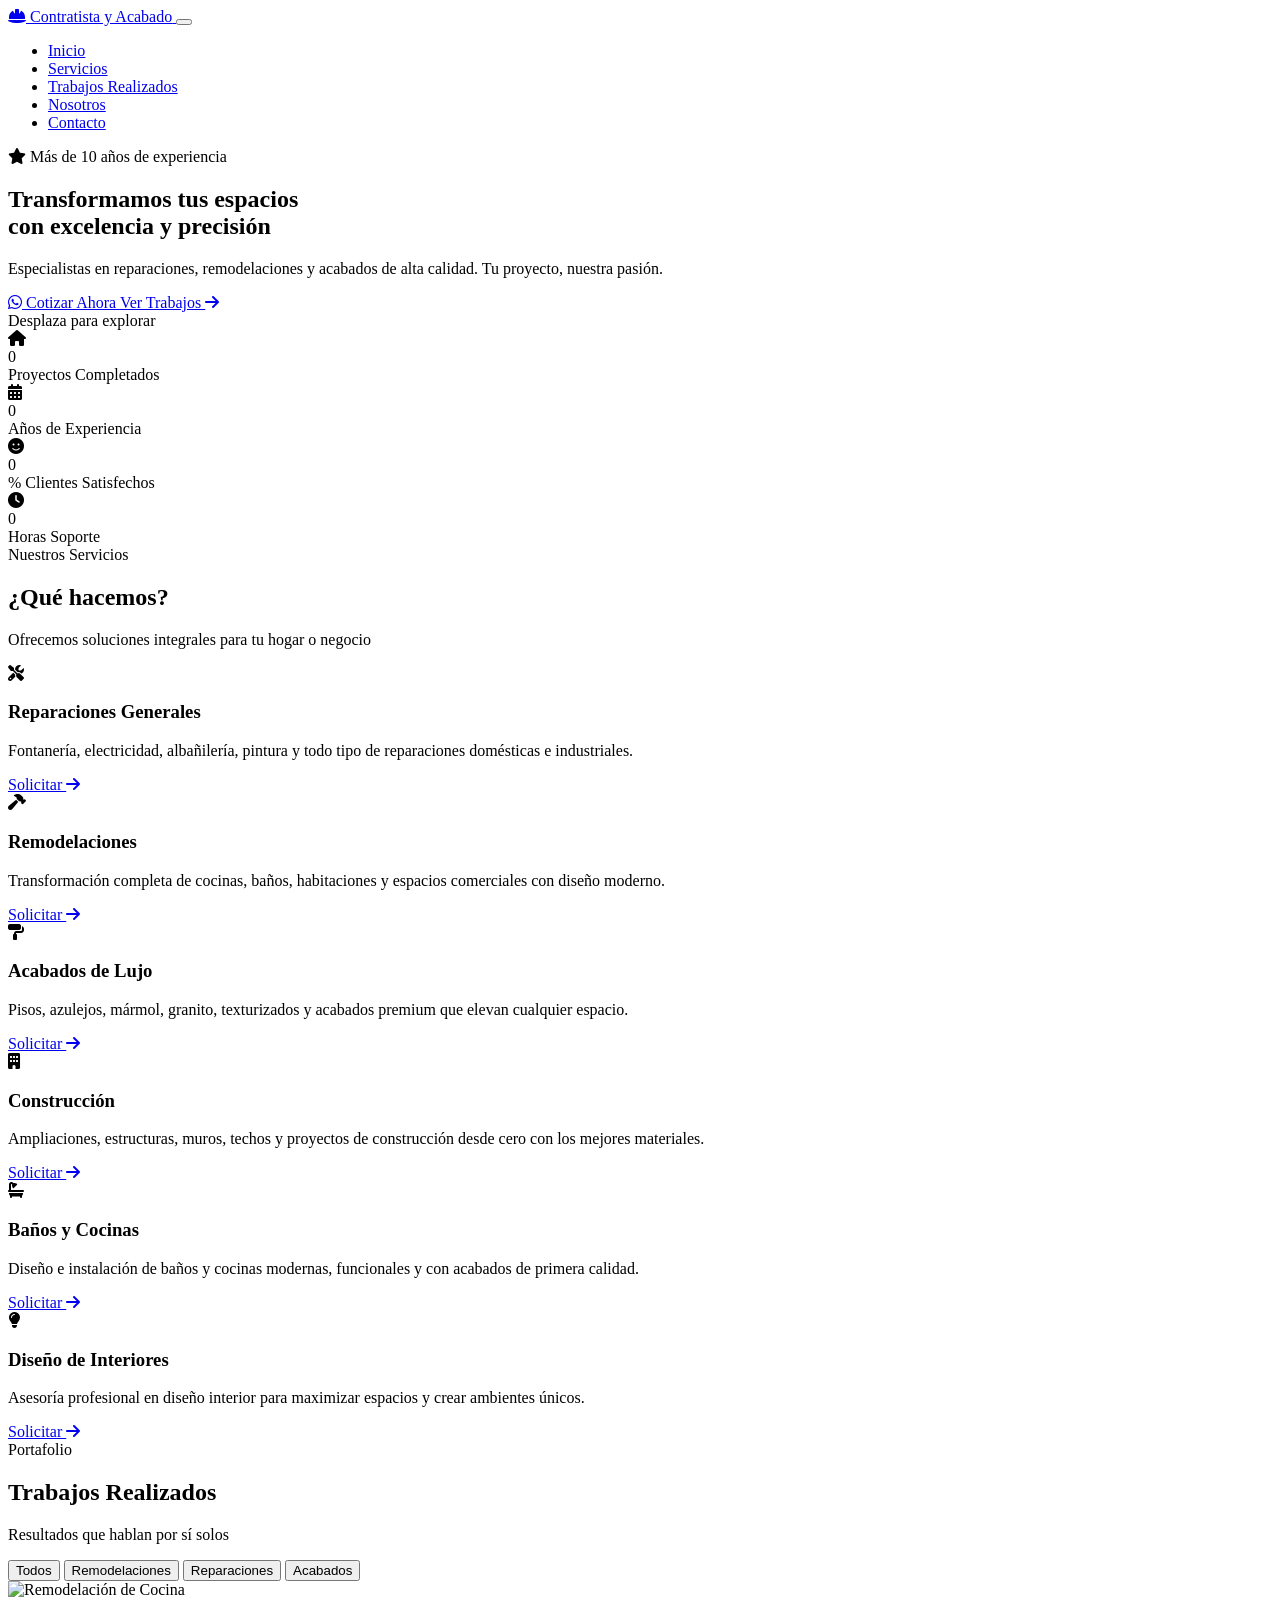
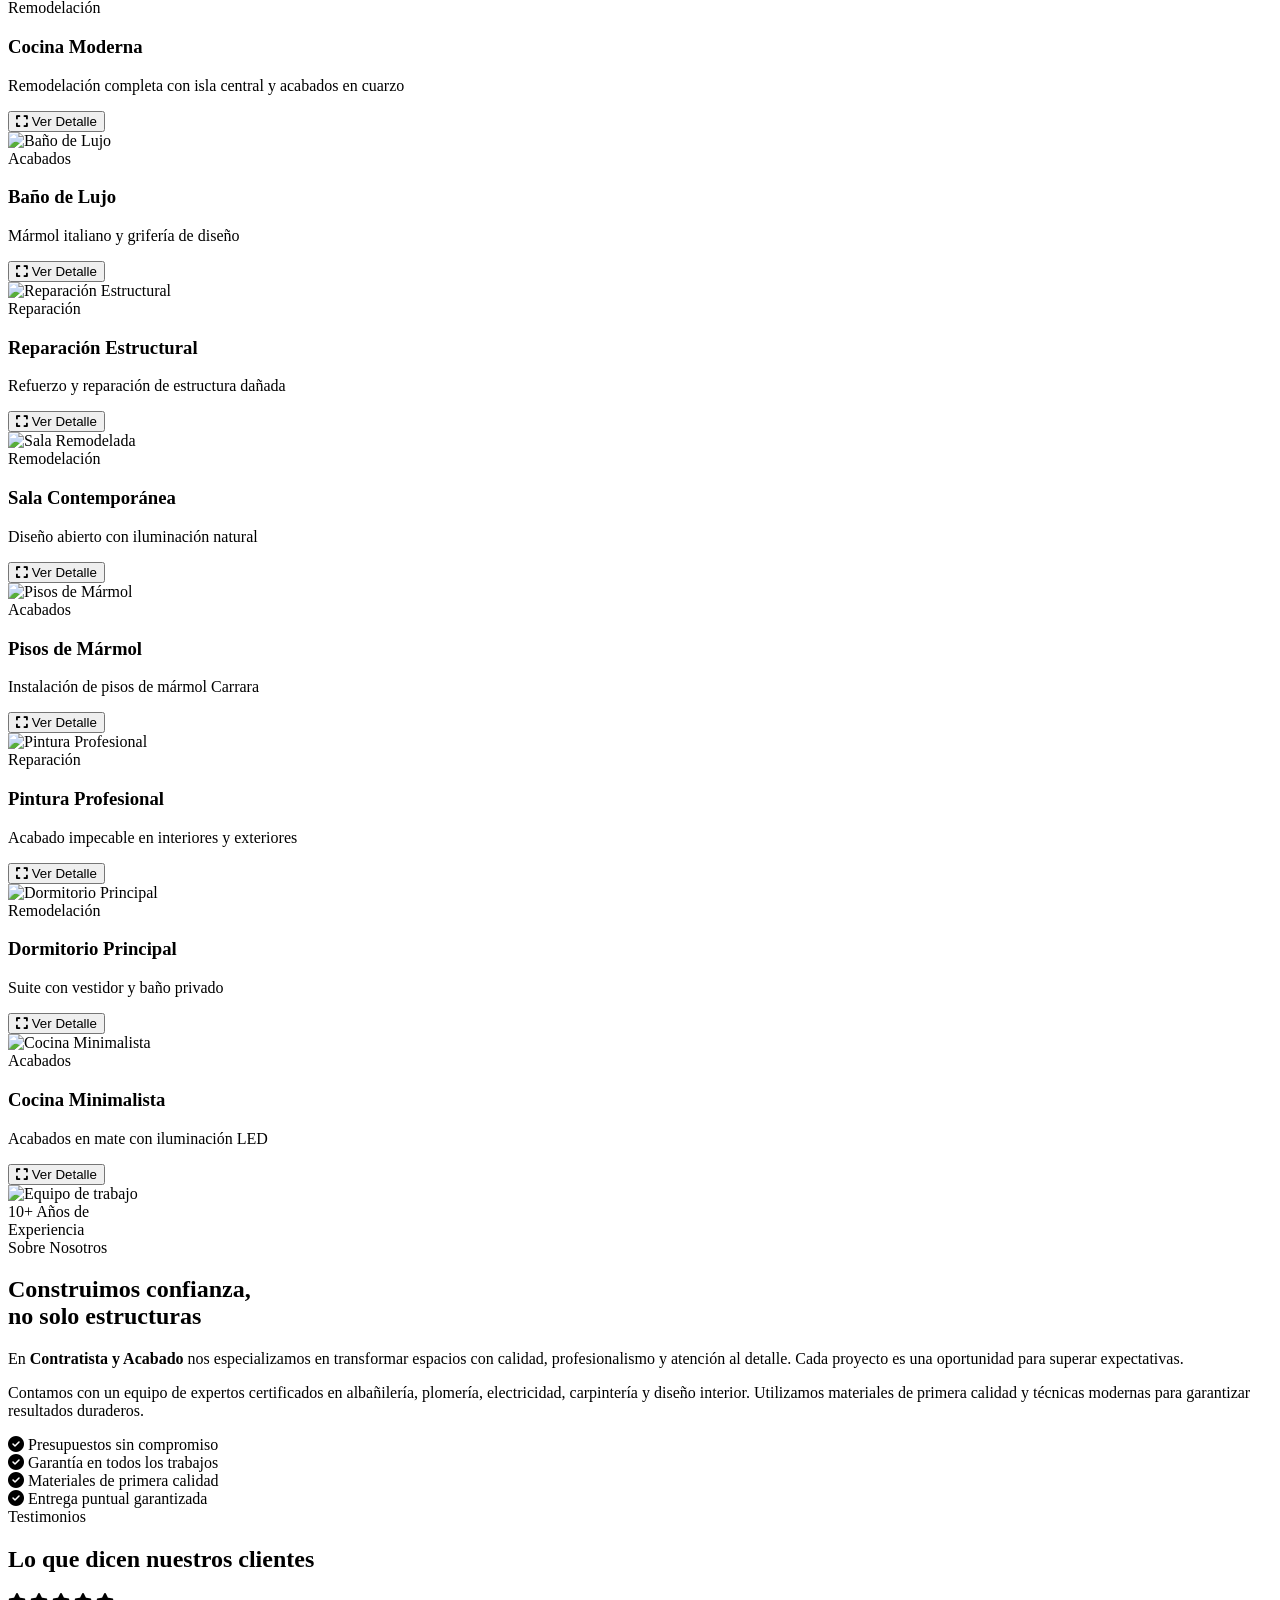
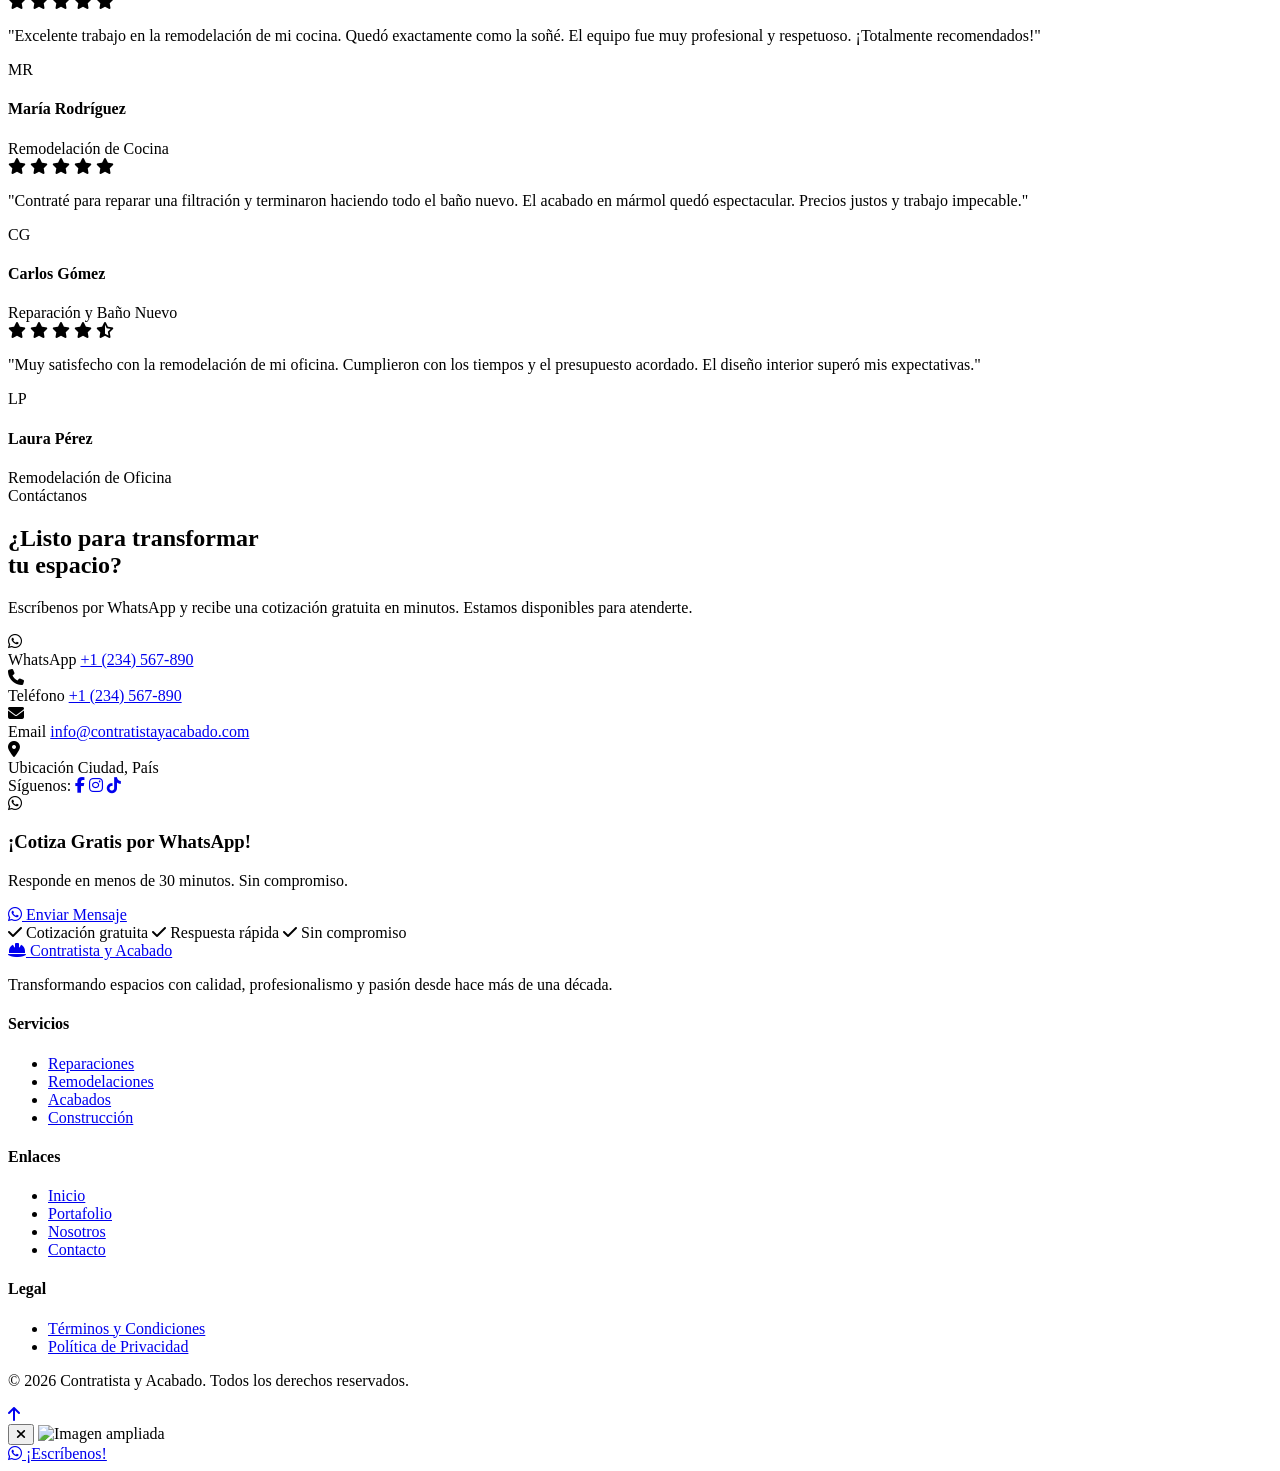
==== index.html @ 7d38569b "Add files via upload" ====
<!DOCTYPE html>
<html lang="es">
<head>
    <meta charset="UTF-8">
    <meta name="viewport" content="width=device-width, initial-scale=1.0">
    <title>Contratista y Acabado | Reparaciones y Remodelaciones Profesionales</title>
    <link rel="stylesheet" href="styles.css">
    <link rel="preconnect" href="https://fonts.googleapis.com">
    <link rel="preconnect" href="https://fonts.gstatic.com" crossorigin>
    <link href="https://fonts.googleapis.com/css2?family=Montserrat:wght@300;400;500;600;700;800&family=Playfair+Display:wght@400;500;600;700&display=swap" rel="stylesheet">
    <link rel="stylesheet" href="https://cdnjs.cloudflare.com/ajax/libs/font-awesome/6.5.1/css/all.min.css">
</head>
<body>

    <!-- Navegación -->
    <nav class="navbar" id="navbar">
        <div class="nav-container">
            <a href="#inicio" class="logo">
                <i class="fas fa-hard-hat"></i>
                <span>Contratista y Acabado</span>
            </a>
            <button class="menu-toggle" id="menuToggle" aria-label="Abrir menú">
                <span></span>
                <span></span>
                <span></span>
            </button>
            <ul class="nav-links" id="navLinks">
                <li><a href="#inicio" class="nav-link active">Inicio</a></li>
                <li><a href="#servicios" class="nav-link">Servicios</a></li>
                <li><a href="#trabajos" class="nav-link">Trabajos Realizados</a></li>
                <li><a href="#nosotros" class="nav-link">Nosotros</a></li>
                <li><a href="#contacto" class="nav-link">Contacto</a></li>
            </ul>
        </div>
    </nav>

    <!-- Hero Section -->
    <section class="hero" id="inicio">
        <div class="hero-overlay"></div>
        <div class="hero-content">
            <div class="hero-badge">
                <i class="fas fa-star"></i>
                <span>Más de 10 años de experiencia</span>
            </div>
            <h1 class="hero-title">
                Transformamos tus <span class="highlight">espacios</span><br>
                con excelencia y precisión
            </h1>
            <p class="hero-subtitle">
                Especialistas en reparaciones, remodelaciones y acabados de alta calidad.
                Tu proyecto, nuestra pasión.
            </p>
            <div class="hero-buttons">
                <a href="#contacto" class="btn btn-primary">
                    <i class="fab fa-whatsapp"></i>
                    Cotizar Ahora
                </a>
                <a href="#trabajos" class="btn btn-outline">
                    Ver Trabajos
                    <i class="fas fa-arrow-right"></i>
                </a>
            </div>
        </div>
        <div class="hero-scroll">
            <div class="scroll-mouse">
                <div class="scroll-wheel"></div>
            </div>
            <span>Desplaza para explorar</span>
        </div>
    </section>

    <!-- Estadísticas -->
    <section class="stats-section">
        <div class="stats-container">
            <div class="stat-item" data-count="250">
                <div class="stat-icon"><i class="fas fa-home"></i></div>
                <div class="stat-number">0</div>
                <div class="stat-label">Proyectos Completados</div>
            </div>
            <div class="stat-item" data-count="10">
                <div class="stat-icon"><i class="fas fa-calendar-alt"></i></div>
                <div class="stat-number">0</div>
                <div class="stat-label">Años de Experiencia</div>
            </div>
            <div class="stat-item" data-count="98">
                <div class="stat-icon"><i class="fas fa-smile"></i></div>
                <div class="stat-number">0</div>
                <div class="stat-label">% Clientes Satisfechos</div>
            </div>
            <div class="stat-item" data-count="24">
                <div class="stat-icon"><i class="fas fa-clock"></i></div>
                <div class="stat-number">0</div>
                <div class="stat-label">Horas Soporte</div>
            </div>
        </div>
    </section>

    <!-- Servicios -->
    <section class="services" id="servicios">
        <div class="container">
            <div class="section-header">
                <span class="section-tag">Nuestros Servicios</span>
                <h2 class="section-title">¿Qué hacemos?</h2>
                <p class="section-desc">Ofrecemos soluciones integrales para tu hogar o negocio</p>
            </div>
            <div class="services-grid">
                <div class="service-card">
                    <div class="service-icon">
                        <i class="fas fa-tools"></i>
                    </div>
                    <h3>Reparaciones Generales</h3>
                    <p>Fontanería, electricidad, albañilería, pintura y todo tipo de reparaciones domésticas e industriales.</p>
                    <a href="#contacto" class="service-link">Solicitar <i class="fas fa-arrow-right"></i></a>
                </div>
                <div class="service-card">
                    <div class="service-icon">
                        <i class="fas fa-hammer"></i>
                    </div>
                    <h3>Remodelaciones</h3>
                    <p>Transformación completa de cocinas, baños, habitaciones y espacios comerciales con diseño moderno.</p>
                    <a href="#contacto" class="service-link">Solicitar <i class="fas fa-arrow-right"></i></a>
                </div>
                <div class="service-card">
                    <div class="service-icon">
                        <i class="fas fa-paint-roller"></i>
                    </div>
                    <h3>Acabados de Lujo</h3>
                    <p>Pisos, azulejos, mármol, granito, texturizados y acabados premium que elevan cualquier espacio.</p>
                    <a href="#contacto" class="service-link">Solicitar <i class="fas fa-arrow-right"></i></a>
                </div>
                <div class="service-card">
                    <div class="service-icon">
                        <i class="fas fa-building"></i>
                    </div>
                    <h3>Construcción</h3>
                    <p>Ampliaciones, estructuras, muros, techos y proyectos de construcción desde cero con los mejores materiales.</p>
                    <a href="#contacto" class="service-link">Solicitar <i class="fas fa-arrow-right"></i></a>
                </div>
                <div class="service-card">
                    <div class="service-icon">
                        <i class="fas fa-bath"></i>
                    </div>
                    <h3>Baños y Cocinas</h3>
                    <p>Diseño e instalación de baños y cocinas modernas, funcionales y con acabados de primera calidad.</p>
                    <a href="#contacto" class="service-link">Solicitar <i class="fas fa-arrow-right"></i></a>
                </div>
                <div class="service-card">
                    <div class="service-icon">
                        <i class="fas fa-lightbulb"></i>
                    </div>
                    <h3>Diseño de Interiores</h3>
                    <p>Asesoría profesional en diseño interior para maximizar espacios y crear ambientes únicos.</p>
                    <a href="#contacto" class="service-link">Solicitar <i class="fas fa-arrow-right"></i></a>
                </div>
            </div>
        </div>
    </section>

    <!-- Trabajos Realizados -->
    <section class="portfolio" id="trabajos">
        <div class="container">
            <div class="section-header">
                <span class="section-tag">Portafolio</span>
                <h2 class="section-title">Trabajos Realizados</h2>
                <p class="section-desc">Resultados que hablan por sí solos</p>
            </div>
            <div class="portfolio-filter">
                <button class="filter-btn active" data-filter="all">Todos</button>
                <button class="filter-btn" data-filter="remodelacion">Remodelaciones</button>
                <button class="filter-btn" data-filter="reparacion">Reparaciones</button>
                <button class="filter-btn" data-filter="acabado">Acabados</button>
            </div>
            <div class="portfolio-grid">
                <div class="portfolio-item" data-category="remodelacion">
                    <img src="https://images.unsplash.com/photo-1556909114-f6e7ad7d3136?w=600&h=400&fit=crop" alt="Remodelación de Cocina">
                    <div class="portfolio-overlay">
                        <div class="portfolio-info">
                            <span class="portfolio-tag">Remodelación</span>
                            <h3>Cocina Moderna</h3>
                            <p>Remodelación completa con isla central y acabados en cuarzo</p>
                            <button class="portfolio-btn" onclick="openLightbox(this)">
                                <i class="fas fa-expand"></i> Ver Detalle
                            </button>
                        </div>
                    </div>
                </div>
                <div class="portfolio-item" data-category="acabado">
                    <img src="https://images.unsplash.com/photo-1552321554-5fefe8c9ef14?w=600&h=400&fit=crop" alt="Baño de Lujo">
                    <div class="portfolio-overlay">
                        <div class="portfolio-info">
                            <span class="portfolio-tag">Acabados</span>
                            <h3>Baño de Lujo</h3>
                            <p>Mármol italiano y grifería de diseño</p>
                            <button class="portfolio-btn" onclick="openLightbox(this)">
                                <i class="fas fa-expand"></i> Ver Detalle
                            </button>
                        </div>
                    </div>
                </div>
                <div class="portfolio-item" data-category="reparacion">
                    <img src="https://images.unsplash.com/photo-1504307651254-35680f356dfd?w=600&h=400&fit=crop" alt="Reparación Estructural">
                    <div class="portfolio-overlay">
                        <div class="portfolio-info">
                            <span class="portfolio-tag">Reparación</span>
                            <h3>Reparación Estructural</h3>
                            <p>Refuerzo y reparación de estructura dañada</p>
                            <button class="portfolio-btn" onclick="openLightbox(this)">
                                <i class="fas fa-expand"></i> Ver Detalle
                            </button>
                        </div>
                    </div>
                </div>
                <div class="portfolio-item" data-category="remodelacion">
                    <img src="https://images.unsplash.com/photo-1600585154340-be6161a56a0c?w=600&h=400&fit=crop" alt="Sala Remodelada">
                    <div class="portfolio-overlay">
                        <div class="portfolio-info">
                            <span class="portfolio-tag">Remodelación</span>
                            <h3>Sala Contemporánea</h3>
                            <p>Diseño abierto con iluminación natural</p>
                            <button class="portfolio-btn" onclick="openLightbox(this)">
                                <i class="fas fa-expand"></i> Ver Detalle
                            </button>
                        </div>
                    </div>
                </div>
                <div class="portfolio-item" data-category="acabado">
                    <img src="https://images.unsplash.com/photo-1600566753190-17f0baa2a6c3?w=600&h=400&fit=crop" alt="Pisos de Mármol">
                    <div class="portfolio-overlay">
                        <div class="portfolio-info">
                            <span class="portfolio-tag">Acabados</span>
                            <h3>Pisos de Mármol</h3>
                            <p>Instalación de pisos de mármol Carrara</p>
                            <button class="portfolio-btn" onclick="openLightbox(this)">
                                <i class="fas fa-expand"></i> Ver Detalle
                            </button>
                        </div>
                    </div>
                </div>
                <div class="portfolio-item" data-category="reparacion">
                    <img src="https://images.unsplash.com/photo-1581578731548-c64695cc6952?w=600&h=400&fit=crop" alt="Pintura Profesional">
                    <div class="portfolio-overlay">
                        <div class="portfolio-info">
                            <span class="portfolio-tag">Reparación</span>
                            <h3>Pintura Profesional</h3>
                            <p>Acabado impecable en interiores y exteriores</p>
                            <button class="portfolio-btn" onclick="openLightbox(this)">
                                <i class="fas fa-expand"></i> Ver Detalle
                            </button>
                        </div>
                    </div>
                </div>
                <div class="portfolio-item" data-category="remodelacion">
                    <img src="https://images.unsplash.com/photo-1600607687939-ce8a6c25118c?w=600&h=400&fit=crop" alt="Dormitorio Principal">
                    <div class="portfolio-overlay">
                        <div class="portfolio-info">
                            <span class="portfolio-tag">Remodelación</span>
                            <h3>Dormitorio Principal</h3>
                            <p>Suite con vestidor y baño privado</p>
                            <button class="portfolio-btn" onclick="openLightbox(this)">
                                <i class="fas fa-expand"></i> Ver Detalle
                            </button>
                        </div>
                    </div>
                </div>
                <div class="portfolio-item" data-category="acabado">
                    <img src="https://images.unsplash.com/photo-1600566752355-35792bedcfea?w=600&h=400&fit=crop" alt="Cocina Minimalista">
                    <div class="portfolio-overlay">
                        <div class="portfolio-info">
                            <span class="portfolio-tag">Acabados</span>
                            <h3>Cocina Minimalista</h3>
                            <p>Acabados en mate con iluminación LED</p>
                            <button class="portfolio-btn" onclick="openLightbox(this)">
                                <i class="fas fa-expand"></i> Ver Detalle
                            </button>
                        </div>
                    </div>
                </div>
            </div>
        </div>
    </section>

    <!-- Nosotros -->
    <section class="about" id="nosotros">
        <div class="container">
            <div class="about-grid">
                <div class="about-image">
                    <div class="about-img-wrapper">
                        <img src="https://images.unsplash.com/photo-1504307651254-35680f356dfd?w=600&h=700&fit=crop" alt="Equipo de trabajo">
                        <div class="about-experience">
                            <span class="exp-number">10+</span>
                            <span class="exp-text">Años de<br>Experiencia</span>
                        </div>
                    </div>
                </div>
                <div class="about-content">
                    <span class="section-tag">Sobre Nosotros</span>
                    <h2 class="section-title">Construimos confianza,<br>no solo estructuras</h2>
                    <p class="about-text">
                        En <strong>Contratista y Acabado</strong> nos especializamos en transformar espacios con 
                        calidad, profesionalismo y atención al detalle. Cada proyecto es una oportunidad 
                        para superar expectativas.
                    </p>
                    <p class="about-text">
                        Contamos con un equipo de expertos certificados en albañilería, plomería, 
                        electricidad, carpintería y diseño interior. Utilizamos materiales de primera 
                        calidad y técnicas modernas para garantizar resultados duraderos.
                    </p>
                    <div class="about-features">
                        <div class="feature">
                            <i class="fas fa-check-circle"></i>
                            <span>Presupuestos sin compromiso</span>
                        </div>
                        <div class="feature">
                            <i class="fas fa-check-circle"></i>
                            <span>Garantía en todos los trabajos</span>
                        </div>
                        <div class="feature">
                            <i class="fas fa-check-circle"></i>
                            <span>Materiales de primera calidad</span>
                        </div>
                        <div class="feature">
                            <i class="fas fa-check-circle"></i>
                            <span>Entrega puntual garantizada</span>
                        </div>
                    </div>
                </div>
            </div>
        </div>
    </section>

    <!-- Testimonios -->
    <section class="testimonials">
        <div class="container">
            <div class="section-header">
                <span class="section-tag">Testimonios</span>
                <h2 class="section-title">Lo que dicen nuestros clientes</h2>
            </div>
            <div class="testimonials-slider">
                <div class="testimonial-card active">
                    <div class="testimonial-stars">
                        <i class="fas fa-star"></i>
                        <i class="fas fa-star"></i>
                        <i class="fas fa-star"></i>
                        <i class="fas fa-star"></i>
                        <i class="fas fa-star"></i>
                    </div>
                    <p class="testimonial-text">
                        "Excelente trabajo en la remodelación de mi cocina. Quedó exactamente como la soñé. 
                        El equipo fue muy profesional y respetuoso. ¡Totalmente recomendados!"
                    </p>
                    <div class="testimonial-author">
                        <div class="author-avatar">MR</div>
                        <div class="author-info">
                            <h4>María Rodríguez</h4>
                            <span>Remodelación de Cocina</span>
                        </div>
                    </div>
                </div>
                <div class="testimonial-card">
                    <div class="testimonial-stars">
                        <i class="fas fa-star"></i>
                        <i class="fas fa-star"></i>
                        <i class="fas fa-star"></i>
                        <i class="fas fa-star"></i>
                        <i class="fas fa-star"></i>
                    </div>
                    <p class="testimonial-text">
                        "Contraté para reparar una filtración y terminaron haciendo todo el baño nuevo. 
                        El acabado en mármol quedó espectacular. Precios justos y trabajo impecable."
                    </p>
                    <div class="testimonial-author">
                        <div class="author-avatar">CG</div>
                        <div class="author-info">
                            <h4>Carlos Gómez</h4>
                            <span>Reparación y Baño Nuevo</span>
                        </div>
                    </div>
                </div>
                <div class="testimonial-card">
                    <div class="testimonial-stars">
                        <i class="fas fa-star"></i>
                        <i class="fas fa-star"></i>
                        <i class="fas fa-star"></i>
                        <i class="fas fa-star"></i>
                        <i class="fas fa-star-half-alt"></i>
                    </div>
                    <p class="testimonial-text">
                        "Muy satisfecho con la remodelación de mi oficina. Cumplieron con los tiempos 
                        y el presupuesto acordado. El diseño interior superó mis expectativas."
                    </p>
                    <div class="testimonial-author">
                        <div class="author-avatar">LP</div>
                        <div class="author-info">
                            <h4>Laura Pérez</h4>
                            <span>Remodelación de Oficina</span>
                        </div>
                    </div>
                </div>
            </div>
            <div class="testimonial-dots">
                <span class="dot active" data-index="0"></span>
                <span class="dot" data-index="1"></span>
                <span class="dot" data-index="2"></span>
            </div>
        </div>
    </section>

    <!-- Contacto / WhatsApp -->
    <section class="contact" id="contacto">
        <div class="container">
            <div class="contact-wrapper">
                <div class="contact-info">
                    <span class="section-tag">Contáctanos</span>
                    <h2 class="section-title">¿Listo para transformar<br>tu espacio?</h2>
                    <p class="contact-desc">
                        Escríbenos por WhatsApp y recibe una cotización gratuita en minutos. 
                        Estamos disponibles para atenderte.
                    </p>
                    
                    <div class="contact-details">
                        <div class="contact-item">
                            <div class="contact-icon">
                                <i class="fab fa-whatsapp"></i>
                            </div>
                            <div class="contact-text">
                                <span>WhatsApp</span>
                                <a href="https://wa.me/1234567890?text=Hola%2C%20estoy%20interesado%20en%20un%20presupuesto%20para%20mi%20proyecto" target="_blank">+1 (234) 567-890</a>
                            </div>
                        </div>
                        <div class="contact-item">
                            <div class="contact-icon">
                                <i class="fas fa-phone"></i>
                            </div>
                            <div class="contact-text">
                                <span>Teléfono</span>
                                <a href="tel:+1234567890">+1 (234) 567-890</a>
                            </div>
                        </div>
                        <div class="contact-item">
                            <div class="contact-icon">
                                <i class="fas fa-envelope"></i>
                            </div>
                            <div class="contact-text">
                                <span>Email</span>
                                <a href="mailto:info@contratistayacabado.com">info@contratistayacabado.com</a>
                            </div>
                        </div>
                        <div class="contact-item">
                            <div class="contact-icon">
                                <i class="fas fa-map-marker-alt"></i>
                            </div>
                            <div class="contact-text">
                                <span>Ubicación</span>
                                <span>Ciudad, País</span>
                            </div>
                        </div>
                    </div>

                    <div class="contact-social">
                        <span>Síguenos:</span>
                        <a href="#" aria-label="Facebook"><i class="fab fa-facebook-f"></i></a>
                        <a href="#" aria-label="Instagram"><i class="fab fa-instagram"></i></a>
                        <a href="#" aria-label="TikTok"><i class="fab fa-tiktok"></i></a>
                    </div>
                </div>

                <div class="contact-cta">
                    <div class="cta-card">
                        <div class="cta-icon">
                            <i class="fab fa-whatsapp"></i>
                        </div>
                        <h3>¡Cotiza Gratis por WhatsApp!</h3>
                        <p>Responde en menos de 30 minutos. Sin compromiso.</p>
                        <a href="https://wa.me/1234567890?text=Hola%2C%20estoy%20interesado%20en%20un%20presupuesto%20para%20mi%20proyecto" 
                           target="_blank" 
                           class="btn btn-whatsapp">
                            <i class="fab fa-whatsapp"></i>
                            Enviar Mensaje
                        </a>
                        <div class="cta-features">
                            <span><i class="fas fa-check"></i> Cotización gratuita</span>
                            <span><i class="fas fa-check"></i> Respuesta rápida</span>
                            <span><i class="fas fa-check"></i> Sin compromiso</span>
                        </div>
                    </div>
                </div>
            </div>
        </div>
    </section>

    <!-- Footer -->
    <footer class="footer">
        <div class="container">
            <div class="footer-grid">
                <div class="footer-brand">
                    <a href="#inicio" class="footer-logo">
                        <i class="fas fa-hard-hat"></i>
                        <span>Contratista y Acabado</span>
                    </a>
                    <p>Transformando espacios con calidad, profesionalismo y pasión desde hace más de una década.</p>
                </div>
                <div class="footer-links">
                    <h4>Servicios</h4>
                    <ul>
                        <li><a href="#servicios">Reparaciones</a></li>
                        <li><a href="#servicios">Remodelaciones</a></li>
                        <li><a href="#servicios">Acabados</a></li>
                        <li><a href="#servicios">Construcción</a></li>
                    </ul>
                </div>
                <div class="footer-links">
                    <h4>Enlaces</h4>
                    <ul>
                        <li><a href="#inicio">Inicio</a></li>
                        <li><a href="#trabajos">Portafolio</a></li>
                        <li><a href="#nosotros">Nosotros</a></li>
                        <li><a href="#contacto">Contacto</a></li>
                    </ul>
                </div>
                <div class="footer-links">
                    <h4>Legal</h4>
                    <ul>
                        <li><a href="#">Términos y Condiciones</a></li>
                        <li><a href="#">Política de Privacidad</a></li>
                    </ul>
                </div>
            </div>
            <div class="footer-bottom">
                <p>&copy; 2026 Contratista y Acabado. Todos los derechos reservados.</p>
                <a href="#inicio" class="back-to-top" aria-label="Volver arriba">
                    <i class="fas fa-arrow-up"></i>
                </a>
            </div>
        </div>
    </footer>

    <!-- Lightbox -->
    <div class="lightbox" id="lightbox">
        <button class="lightbox-close" onclick="closeLightbox()">
            <i class="fas fa-times"></i>
        </button>
        <img src="" alt="Imagen ampliada" id="lightboxImg">
        <div class="lightbox-caption" id="lightboxCaption"></div>
    </div>

    <!-- WhatsApp Flotante -->
    <a href="https://wa.me/1234567890?text=Hola%2C%20estoy%20interesado%20en%20un%20presupuesto%20para%20mi%20proyecto" 
       target="_blank" 
       class="whatsapp-float" 
       aria-label="Contactar por WhatsApp">
        <i class="fab fa-whatsapp"></i>
        <span class="whatsapp-tooltip">¡Escríbenos!</span>
    </a>

    <script src="script.js"></script>
</body>
</html>
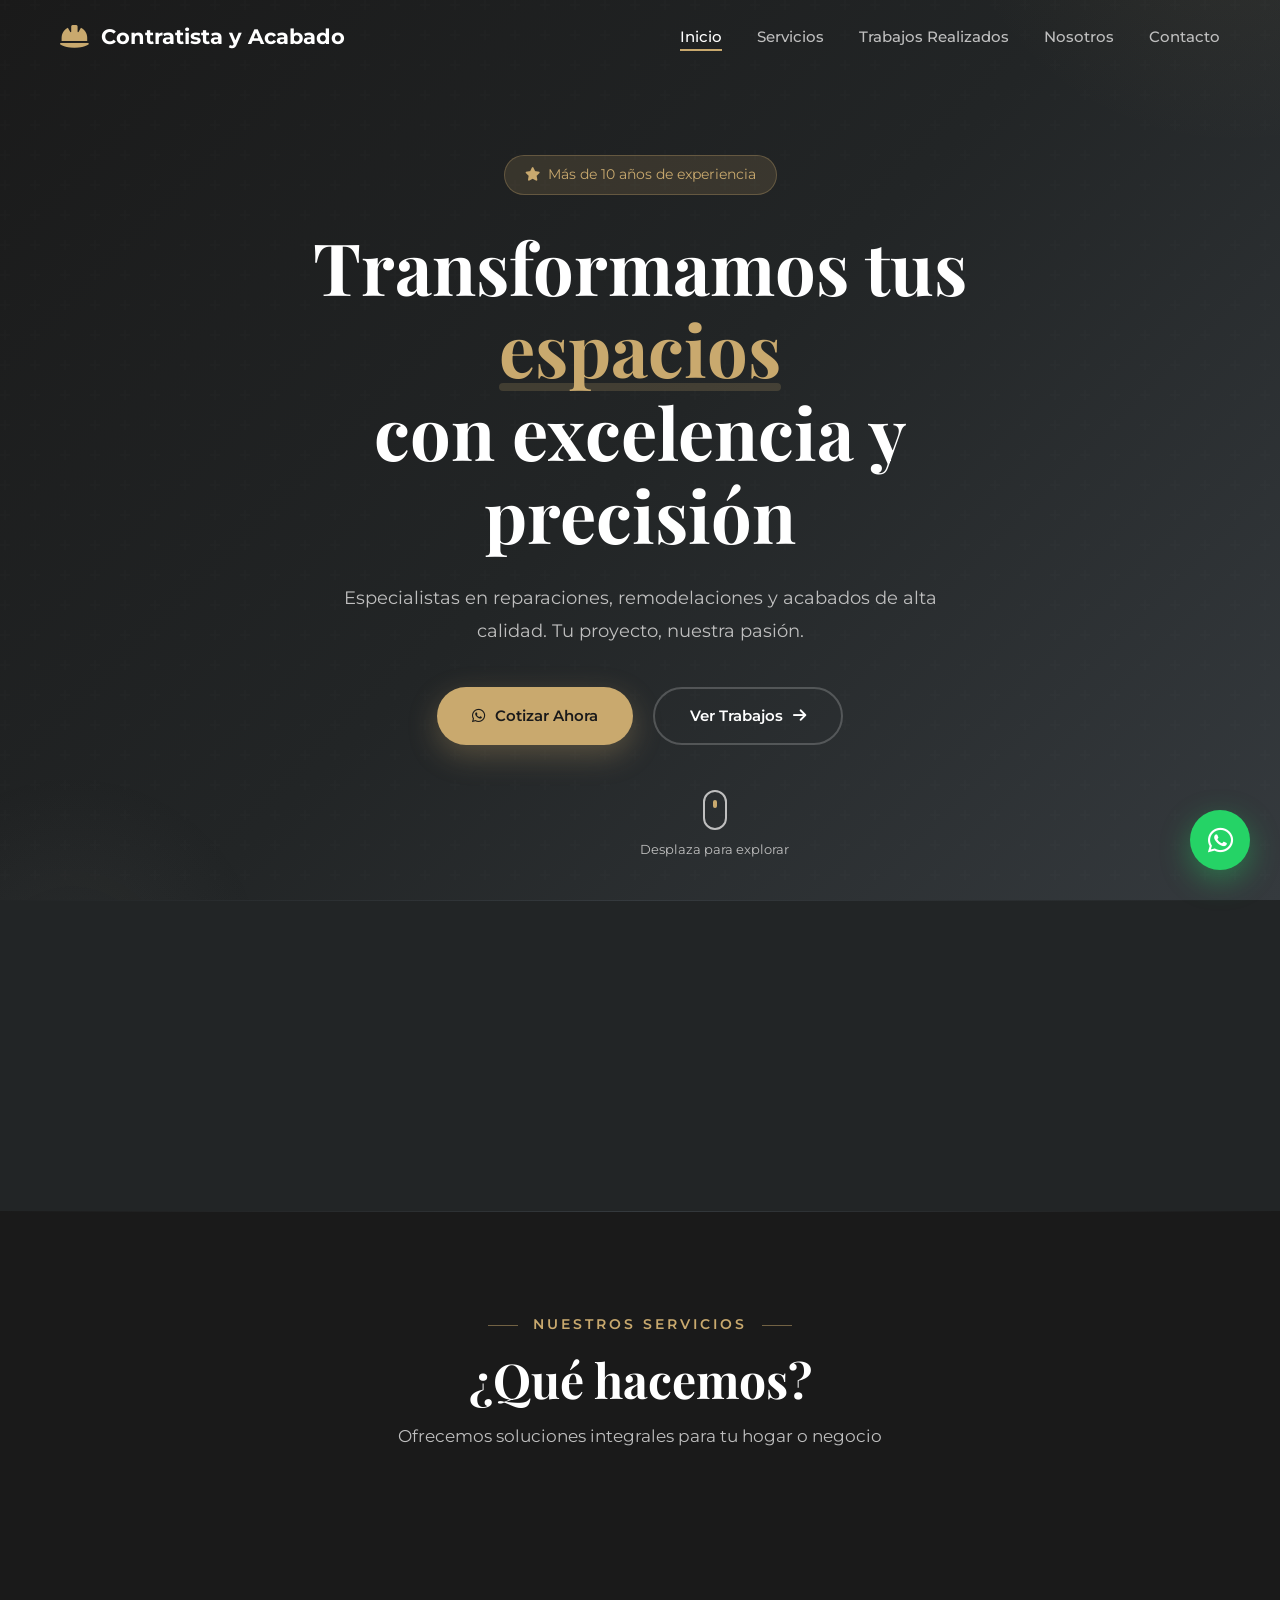
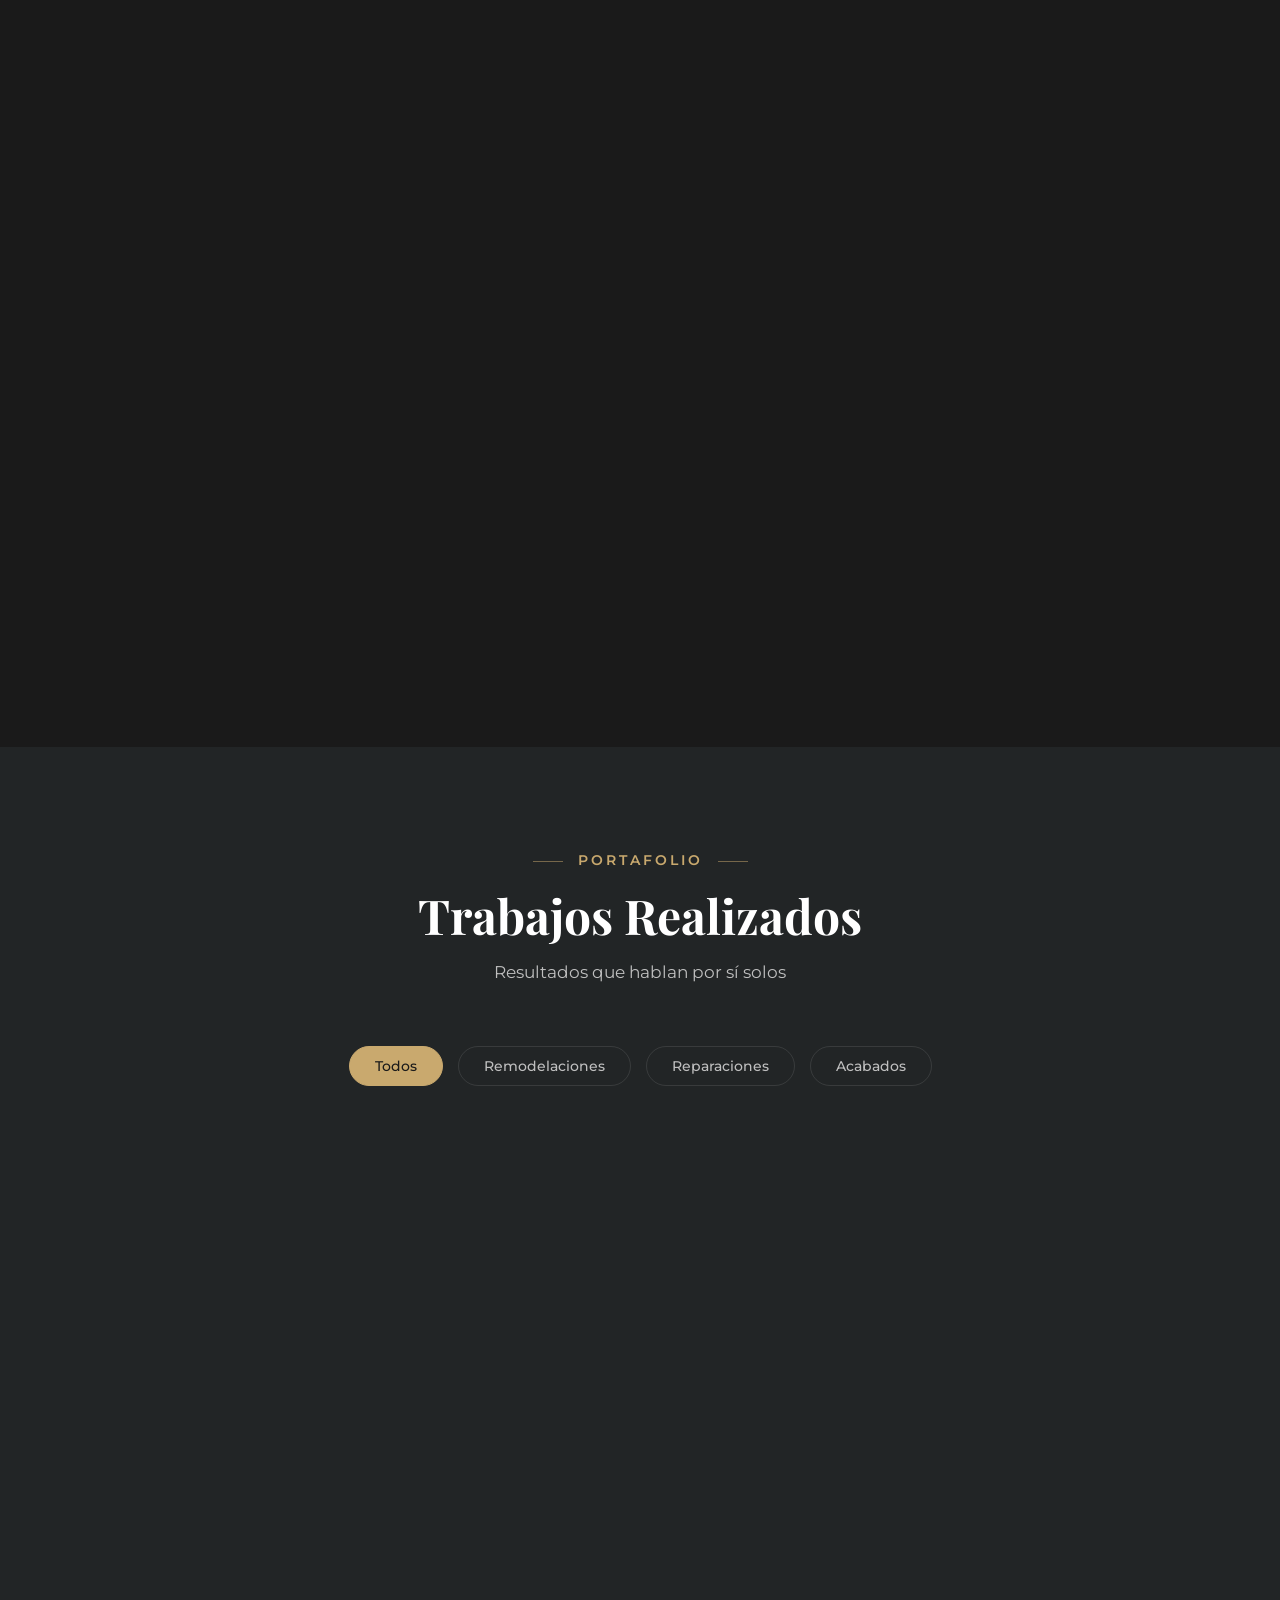
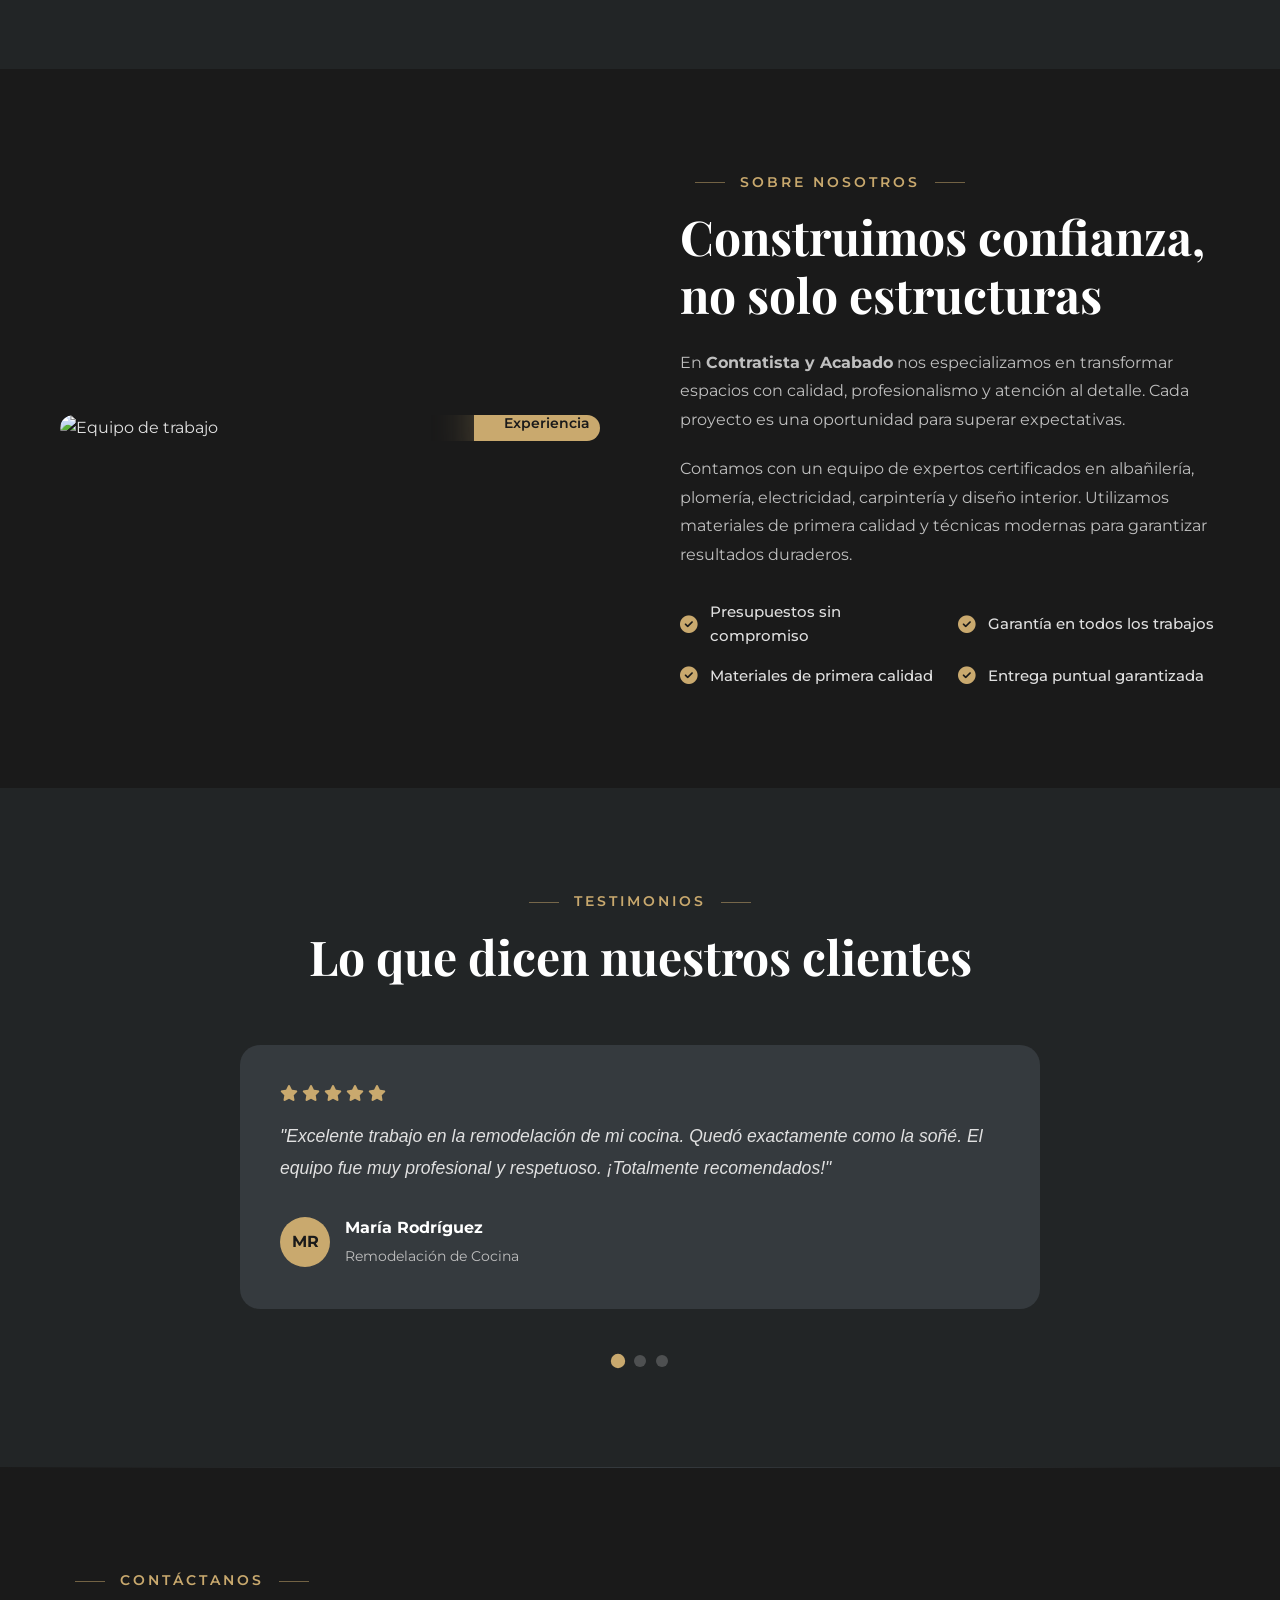
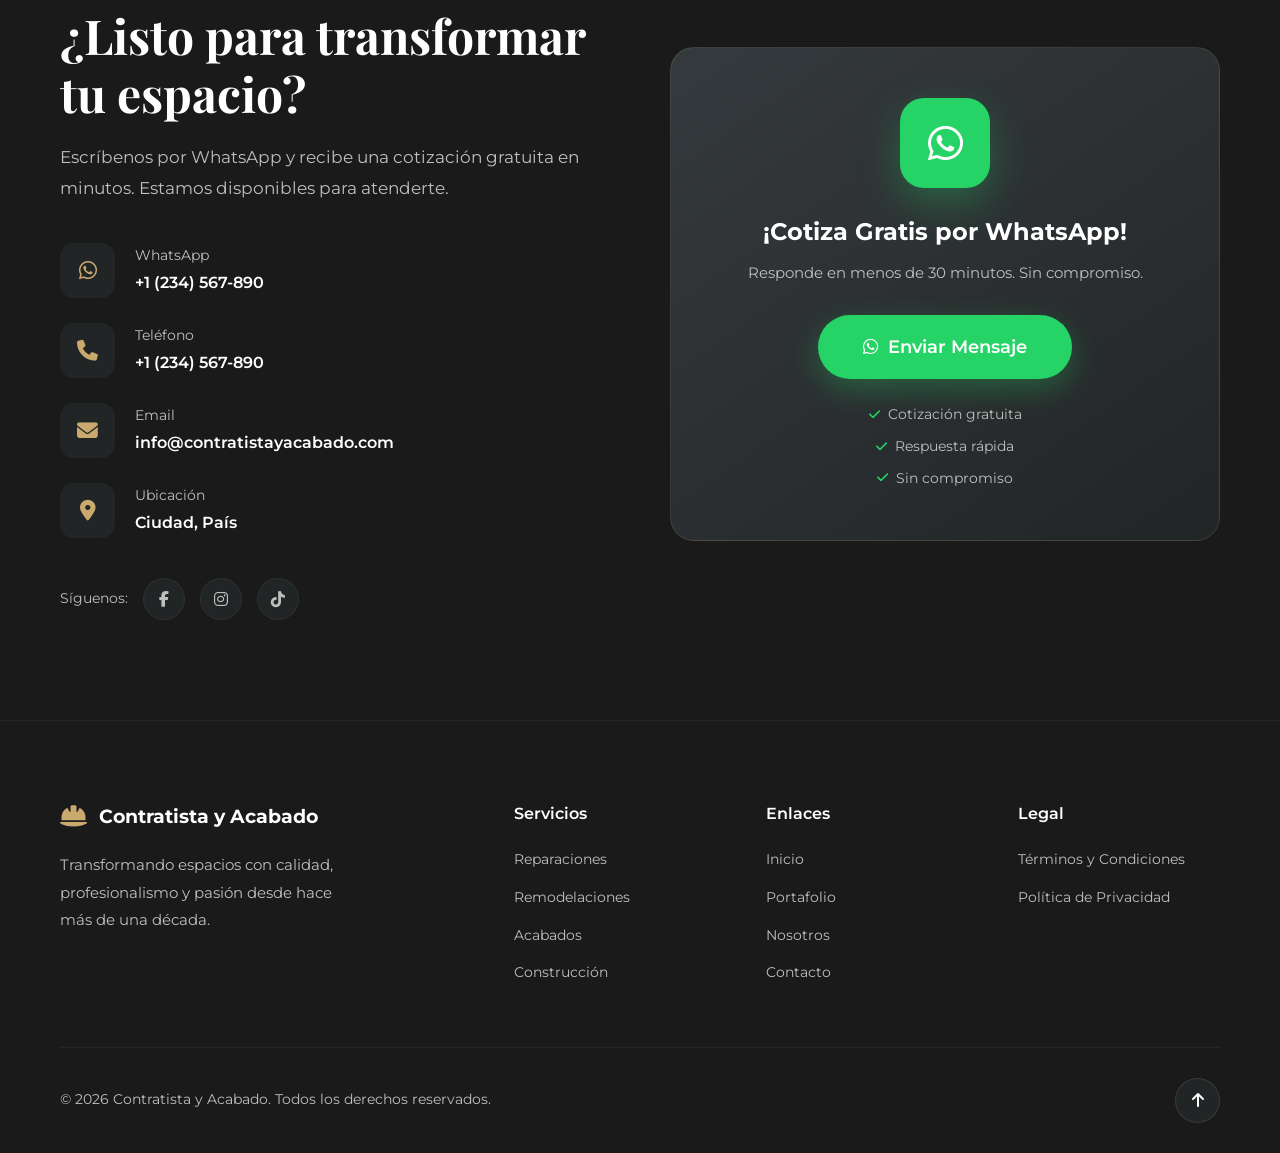
==== commit 400a8d4b: "Update index.html" ====
--- a/index.html
+++ b/index.html
@@ -4,7 +4,7 @@
     <meta charset="UTF-8">
     <meta name="viewport" content="width=device-width, initial-scale=1.0">
     <title>Contratista y Acabado | Reparaciones y Remodelaciones Profesionales</title>
-    <link rel="stylesheet" href="styles.css">
+    <link rel="stylesheet" href="css/styles.css">
     <link rel="preconnect" href="https://fonts.googleapis.com">
     <link rel="preconnect" href="https://fonts.gstatic.com" crossorigin>
     <link href="https://fonts.googleapis.com/css2?family=Montserrat:wght@300;400;500;600;700;800&family=Playfair+Display:wght@400;500;600;700&display=swap" rel="stylesheet">
--- a/css/styles.css
+++ b/css/styles.css
@@ -0,0 +1,1550 @@
+/* ============================================
+   PALETA DE COLORES
+   Onyx:      #222526
+   Graphite:  #353A3E
+   Platinum:  #E0E0E0
+   Jet Black: #1A1A1A
+   Ash:       #BFBFBF
+   ============================================ */
+
+:root {
+    --onyx: #222526;
+    --graphite: #353A3E;
+    --platinum: #E0E0E0;
+    --jet-black: #1A1A1A;
+    --ash: #BFBFBF;
+    --white: #FFFFFF;
+    --whatsapp: #25D366;
+    --whatsapp-dark: #128C7E;
+    --accent: #C9A96E;
+    --accent-light: #E8D5A3;
+}
+
+* {
+    margin: 0;
+    padding: 0;
+    box-sizing: border-box;
+}
+
+html {
+    scroll-behavior: smooth;
+    font-size: 16px;
+}
+
+body {
+    font-family: 'Montserrat', sans-serif;
+    background-color: var(--jet-black);
+    color: var(--platinum);
+    line-height: 1.6;
+    overflow-x: hidden;
+}
+
+.container {
+    max-width: 1200px;
+    margin: 0 auto;
+    padding: 0 20px;
+}
+
+/* ============================================
+   NAVEGACIÓN
+   ============================================ */
+.navbar {
+    position: fixed;
+    top: 0;
+    left: 0;
+    width: 100%;
+    z-index: 1000;
+    padding: 20px 0;
+    transition: all 0.4s ease;
+    background: transparent;
+}
+
+.navbar.scrolled {
+    background: rgba(26, 26, 26, 0.95);
+    backdrop-filter: blur(20px);
+    padding: 15px 0;
+    box-shadow: 0 4px 30px rgba(0, 0, 0, 0.3);
+}
+
+.nav-container {
+    max-width: 1200px;
+    margin: 0 auto;
+    padding: 0 20px;
+    display: flex;
+    justify-content: space-between;
+    align-items: center;
+}
+
+.logo {
+    display: flex;
+    align-items: center;
+    gap: 12px;
+    text-decoration: none;
+    color: var(--white);
+    font-weight: 700;
+    font-size: 1.3rem;
+    transition: all 0.3s ease;
+}
+
+.logo i {
+    font-size: 1.6rem;
+    color: var(--accent);
+    transition: transform 0.3s ease;
+}
+
+.logo:hover i {
+    transform: rotate(15deg) scale(1.1);
+}
+
+.nav-links {
+    display: flex;
+    list-style: none;
+    gap: 35px;
+}
+
+.nav-link {
+    text-decoration: none;
+    color: var(--ash);
+    font-weight: 500;
+    font-size: 0.95rem;
+    position: relative;
+    transition: color 0.3s ease;
+    padding: 5px 0;
+}
+
+.nav-link::after {
+    content: '';
+    position: absolute;
+    bottom: 0;
+    left: 0;
+    width: 0;
+    height: 2px;
+    background: var(--accent);
+    transition: width 0.3s ease;
+}
+
+.nav-link:hover,
+.nav-link.active {
+    color: var(--white);
+}
+
+.nav-link:hover::after,
+.nav-link.active::after {
+    width: 100%;
+}
+
+.menu-toggle {
+    display: none;
+    flex-direction: column;
+    gap: 5px;
+    background: none;
+    border: none;
+    cursor: pointer;
+    padding: 5px;
+}
+
+.menu-toggle span {
+    display: block;
+    width: 28px;
+    height: 2px;
+    background: var(--white);
+    transition: all 0.3s ease;
+    border-radius: 2px;
+}
+
+.menu-toggle.active span:nth-child(1) {
+    transform: rotate(45deg) translate(5px, 5px);
+}
+
+.menu-toggle.active span:nth-child(2) {
+    opacity: 0;
+}
+
+.menu-toggle.active span:nth-child(3) {
+    transform: rotate(-45deg) translate(5px, -5px);
+}
+
+/* ============================================
+   HERO
+   ============================================ */
+.hero {
+    min-height: 100vh;
+    display: flex;
+    align-items: center;
+    justify-content: center;
+    position: relative;
+    background: linear-gradient(135deg, var(--jet-black) 0%, var(--onyx) 50%, var(--graphite) 100%);
+    overflow: hidden;
+}
+
+.hero::before {
+    content: '';
+    position: absolute;
+    top: -50%;
+    right: -20%;
+    width: 600px;
+    height: 600px;
+    background: radial-gradient(circle, rgba(201, 169, 110, 0.08) 0%, transparent 70%);
+    border-radius: 50%;
+    animation: pulse 8s ease-in-out infinite;
+}
+
+.hero::after {
+    content: '';
+    position: absolute;
+    bottom: -30%;
+    left: -10%;
+    width: 400px;
+    height: 400px;
+    background: radial-gradient(circle, rgba(191, 191, 191, 0.05) 0%, transparent 70%);
+    border-radius: 50%;
+    animation: pulse 10s ease-in-out infinite reverse;
+}
+
+@keyframes pulse {
+    0%, 100% { transform: scale(1); opacity: 0.5; }
+    50% { transform: scale(1.2); opacity: 1; }
+}
+
+.hero-overlay {
+    position: absolute;
+    top: 0;
+    left: 0;
+    width: 100%;
+    height: 100%;
+    background: url("data:image/svg+xml,%3Csvg width='60' height='60' viewBox='0 0 60 60' xmlns='http://www.w3.org/2000/svg'%3E%3Cg fill='none' fill-rule='evenodd'%3E%3Cg fill='%23ffffff' fill-opacity='0.02'%3E%3Cpath d='M36 34v-4h-2v4h-4v2h4v4h2v-4h4v-2h-4zm0-30V0h-2v4h-4v2h4v4h2V6h4V4h-4zM6 34v-4H4v4H0v2h4v4h2v-4h4v-2H6zM6 4V0H4v4H0v2h4v4h2V6h4V4H6z'/%3E%3C/g%3E%3C/g%3E%3C/svg%3E");
+    opacity: 0.5;
+}
+
+.hero-content {
+    position: relative;
+    z-index: 2;
+    text-align: center;
+    max-width: 800px;
+    padding: 0 20px;
+    animation: fadeInUp 1s ease-out;
+}
+
+@keyframes fadeInUp {
+    from {
+        opacity: 0;
+        transform: translateY(40px);
+    }
+    to {
+        opacity: 1;
+        transform: translateY(0);
+    }
+}
+
+.hero-badge {
+    display: inline-flex;
+    align-items: center;
+    gap: 8px;
+    background: rgba(201, 169, 110, 0.15);
+    border: 1px solid rgba(201, 169, 110, 0.3);
+    padding: 8px 20px;
+    border-radius: 50px;
+    font-size: 0.85rem;
+    color: var(--accent);
+    margin-bottom: 30px;
+    animation: fadeInUp 1s ease-out 0.2s both;
+}
+
+.hero-badge i {
+    color: var(--accent);
+}
+
+.hero-title {
+    font-family: 'Playfair Display', serif;
+    font-size: clamp(2.5rem, 6vw, 4.5rem);
+    font-weight: 700;
+    color: var(--white);
+    line-height: 1.15;
+    margin-bottom: 25px;
+    animation: fadeInUp 1s ease-out 0.3s both;
+}
+
+.hero-title .highlight {
+    color: var(--accent);
+    position: relative;
+}
+
+.hero-title .highlight::after {
+    content: '';
+    position: absolute;
+    bottom: 5px;
+    left: 0;
+    width: 100%;
+    height: 8px;
+    background: rgba(201, 169, 110, 0.2);
+    z-index: -1;
+    border-radius: 4px;
+}
+
+.hero-subtitle {
+    font-size: 1.15rem;
+    color: var(--ash);
+    max-width: 600px;
+    margin: 0 auto 40px;
+    line-height: 1.8;
+    animation: fadeInUp 1s ease-out 0.5s both;
+}
+
+.hero-buttons {
+    display: flex;
+    gap: 20px;
+    justify-content: center;
+    flex-wrap: wrap;
+    animation: fadeInUp 1s ease-out 0.7s both;
+}
+
+/* Botones */
+.btn {
+    display: inline-flex;
+    align-items: center;
+    gap: 10px;
+    padding: 15px 35px;
+    border-radius: 50px;
+    font-weight: 600;
+    font-size: 0.95rem;
+    text-decoration: none;
+    transition: all 0.4s cubic-bezier(0.4, 0, 0.2, 1);
+    cursor: pointer;
+    border: none;
+    position: relative;
+    overflow: hidden;
+}
+
+.btn::before {
+    content: '';
+    position: absolute;
+    top: 0;
+    left: -100%;
+    width: 100%;
+    height: 100%;
+    background: linear-gradient(90deg, transparent, rgba(255,255,255,0.2), transparent);
+    transition: left 0.5s ease;
+}
+
+.btn:hover::before {
+    left: 100%;
+}
+
+.btn-primary {
+    background: var(--accent);
+    color: var(--jet-black);
+    box-shadow: 0 10px 30px rgba(201, 169, 110, 0.3);
+}
+
+.btn-primary:hover {
+    transform: translateY(-3px);
+    box-shadow: 0 15px 40px rgba(201, 169, 110, 0.4);
+}
+
+.btn-outline {
+    background: transparent;
+    color: var(--white);
+    border: 2px solid rgba(255, 255, 255, 0.2);
+}
+
+.btn-outline:hover {
+    border-color: var(--accent);
+    color: var(--accent);
+    transform: translateY(-3px);
+}
+
+.btn-whatsapp {
+    background: var(--whatsapp);
+    color: var(--white);
+    font-size: 1.1rem;
+    padding: 18px 45px;
+    box-shadow: 0 10px 30px rgba(37, 211, 102, 0.3);
+}
+
+.btn-whatsapp:hover {
+    background: var(--whatsapp-dark);
+    transform: translateY(-3px);
+    box-shadow: 0 15px 40px rgba(37, 211, 102, 0.4);
+}
+
+.hero-scroll {
+    position: absolute;
+    bottom: 40px;
+    left: 50%;
+    transform: translateX(-50%);
+    display: flex;
+    flex-direction: column;
+    align-items: center;
+    gap: 10px;
+    color: var(--ash);
+    font-size: 0.8rem;
+    animation: fadeInUp 1s ease-out 1s both;
+}
+
+.scroll-mouse {
+    width: 24px;
+    height: 40px;
+    border: 2px solid var(--ash);
+    border-radius: 12px;
+    position: relative;
+}
+
+.scroll-wheel {
+    width: 4px;
+    height: 8px;
+    background: var(--accent);
+    border-radius: 2px;
+    position: absolute;
+    top: 8px;
+    left: 50%;
+    transform: translateX(-50%);
+    animation: scrollWheel 2s ease-in-out infinite;
+}
+
+@keyframes scrollWheel {
+    0% { top: 8px; opacity: 1; }
+    100% { top: 24px; opacity: 0; }
+}
+
+/* ============================================
+   ESTADÍSTICAS
+   ============================================ */
+.stats-section {
+    background: var(--onyx);
+    padding: 60px 0;
+    position: relative;
+}
+
+.stats-section::before {
+    content: '';
+    position: absolute;
+    top: 0;
+    left: 0;
+    width: 100%;
+    height: 1px;
+    background: linear-gradient(90deg, transparent, var(--graphite), transparent);
+}
+
+.stats-container {
+    max-width: 1200px;
+    margin: 0 auto;
+    padding: 0 20px;
+    display: grid;
+    grid-template-columns: repeat(4, 1fr);
+    gap: 40px;
+}
+
+.stat-item {
+    text-align: center;
+    padding: 20px;
+    opacity: 0;
+    transform: translateY(30px);
+    transition: all 0.6s ease;
+}
+
+.stat-item.visible {
+    opacity: 1;
+    transform: translateY(0);
+}
+
+.stat-icon {
+    width: 60px;
+    height: 60px;
+    background: rgba(201, 169, 110, 0.1);
+    border-radius: 16px;
+    display: flex;
+    align-items: center;
+    justify-content: center;
+    margin: 0 auto 15px;
+    font-size: 1.5rem;
+    color: var(--accent);
+    transition: all 0.3s ease;
+}
+
+.stat-item:hover .stat-icon {
+    background: var(--accent);
+    color: var(--jet-black);
+    transform: rotateY(360deg);
+}
+
+.stat-number {
+    font-family: 'Playfair Display', serif;
+    font-size: 2.8rem;
+    font-weight: 700;
+    color: var(--white);
+    line-height: 1;
+    margin-bottom: 8px;
+}
+
+.stat-label {
+    font-size: 0.9rem;
+    color: var(--ash);
+    font-weight: 500;
+}
+
+/* ============================================
+   SECCIONES GENERALES
+   ============================================ */
+.section-header {
+    text-align: center;
+    margin-bottom: 60px;
+}
+
+.section-tag {
+    display: inline-block;
+    font-size: 0.85rem;
+    font-weight: 600;
+    text-transform: uppercase;
+    letter-spacing: 3px;
+    color: var(--accent);
+    margin-bottom: 15px;
+    position: relative;
+}
+
+.section-tag::before,
+.section-tag::after {
+    content: '';
+    display: inline-block;
+    width: 30px;
+    height: 1px;
+    background: var(--accent);
+    vertical-align: middle;
+    margin: 0 15px;
+    opacity: 0.5;
+}
+
+.section-title {
+    font-family: 'Playfair Display', serif;
+    font-size: clamp(2rem, 4vw, 3rem);
+    font-weight: 700;
+    color: var(--white);
+    margin-bottom: 15px;
+    line-height: 1.2;
+}
+
+.section-desc {
+    font-size: 1.05rem;
+    color: var(--ash);
+    max-width: 500px;
+    margin: 0 auto;
+}
+
+/* ============================================
+   SERVICIOS
+   ============================================ */
+.services {
+    padding: 100px 0;
+    background: var(--jet-black);
+    position: relative;
+}
+
+.services::before {
+    content: '';
+    position: absolute;
+    top: 0;
+    left: 0;
+    width: 100%;
+    height: 1px;
+    background: linear-gradient(90deg, transparent, var(--graphite), transparent);
+}
+
+.services-grid {
+    display: grid;
+    grid-template-columns: repeat(3, 1fr);
+    gap: 30px;
+}
+
+.service-card {
+    background: var(--onyx);
+    border: 1px solid rgba(255, 255, 255, 0.05);
+    border-radius: 20px;
+    padding: 40px 30px;
+    text-align: center;
+    transition: all 0.4s cubic-bezier(0.4, 0, 0.2, 1);
+    position: relative;
+    overflow: hidden;
+    opacity: 0;
+    transform: translateY(40px);
+}
+
+.service-card.visible {
+    opacity: 1;
+    transform: translateY(0);
+}
+
+.service-card::before {
+    content: '';
+    position: absolute;
+    top: 0;
+    left: 0;
+    width: 100%;
+    height: 3px;
+    background: linear-gradient(90deg, var(--accent), transparent);
+    transform: scaleX(0);
+    transform-origin: left;
+    transition: transform 0.4s ease;
+}
+
+.service-card:hover {
+    transform: translateY(-10px);
+    border-color: rgba(201, 169, 110, 0.2);
+    box-shadow: 0 20px 50px rgba(0, 0, 0, 0.3);
+}
+
+.service-card:hover::before {
+    transform: scaleX(1);
+}
+
+.service-icon {
+    width: 70px;
+    height: 70px;
+    background: rgba(201, 169, 110, 0.1);
+    border-radius: 20px;
+    display: flex;
+    align-items: center;
+    justify-content: center;
+    margin: 0 auto 25px;
+    font-size: 1.8rem;
+    color: var(--accent);
+    transition: all 0.3s ease;
+}
+
+.service-card:hover .service-icon {
+    background: var(--accent);
+    color: var(--jet-black);
+    transform: scale(1.1) rotate(-5deg);
+}
+
+.service-card h3 {
+    font-size: 1.3rem;
+    font-weight: 700;
+    color: var(--white);
+    margin-bottom: 15px;
+}
+
+.service-card p {
+    font-size: 0.95rem;
+    color: var(--ash);
+    line-height: 1.7;
+    margin-bottom: 25px;
+}
+
+.service-link {
+    display: inline-flex;
+    align-items: center;
+    gap: 8px;
+    color: var(--accent);
+    text-decoration: none;
+    font-weight: 600;
+    font-size: 0.9rem;
+    transition: all 0.3s ease;
+}
+
+.service-link i {
+    transition: transform 0.3s ease;
+}
+
+.service-link:hover {
+    color: var(--accent-light);
+}
+
+.service-link:hover i {
+    transform: translateX(5px);
+}
+
+/* ============================================
+   PORTAFOLIO / TRABAJOS
+   ============================================ */
+.portfolio {
+    padding: 100px 0;
+    background: var(--onyx);
+}
+
+.portfolio-filter {
+    display: flex;
+    justify-content: center;
+    gap: 15px;
+    margin-bottom: 50px;
+    flex-wrap: wrap;
+}
+
+.filter-btn {
+    padding: 10px 25px;
+    background: transparent;
+    border: 1px solid rgba(255, 255, 255, 0.1);
+    border-radius: 50px;
+    color: var(--ash);
+    font-family: 'Montserrat', sans-serif;
+    font-weight: 500;
+    cursor: pointer;
+    transition: all 0.3s ease;
+    font-size: 0.9rem;
+}
+
+.filter-btn:hover,
+.filter-btn.active {
+    background: var(--accent);
+    color: var(--jet-black);
+    border-color: var(--accent);
+}
+
+.portfolio-grid {
+    display: grid;
+    grid-template-columns: repeat(4, 1fr);
+    gap: 20px;
+}
+
+.portfolio-item {
+    position: relative;
+    border-radius: 16px;
+    overflow: hidden;
+    aspect-ratio: 4/3;
+    cursor: pointer;
+    opacity: 0;
+    transform: scale(0.9);
+    transition: all 0.5s cubic-bezier(0.4, 0, 0.2, 1);
+}
+
+.portfolio-item.visible {
+    opacity: 1;
+    transform: scale(1);
+}
+
+.portfolio-item.hidden {
+    display: none;
+}
+
+.portfolio-item img {
+    width: 100%;
+    height: 100%;
+    object-fit: cover;
+    transition: transform 0.6s ease;
+}
+
+.portfolio-item:hover img {
+    transform: scale(1.15);
+}
+
+.portfolio-overlay {
+    position: absolute;
+    top: 0;
+    left: 0;
+    width: 100%;
+    height: 100%;
+    background: linear-gradient(to top, rgba(26, 26, 26, 0.95) 0%, rgba(26, 26, 26, 0.4) 50%, transparent 100%);
+    display: flex;
+    align-items: flex-end;
+    padding: 25px;
+    opacity: 0;
+    transition: opacity 0.4s ease;
+}
+
+.portfolio-item:hover .portfolio-overlay {
+    opacity: 1;
+}
+
+.portfolio-info {
+    transform: translateY(20px);
+    transition: transform 0.4s ease;
+}
+
+.portfolio-item:hover .portfolio-info {
+    transform: translateY(0);
+}
+
+.portfolio-tag {
+    display: inline-block;
+    background: var(--accent);
+    color: var(--jet-black);
+    padding: 4px 12px;
+    border-radius: 20px;
+    font-size: 0.75rem;
+    font-weight: 600;
+    margin-bottom: 10px;
+}
+
+.portfolio-info h3 {
+    font-size: 1.2rem;
+    font-weight: 700;
+    color: var(--white);
+    margin-bottom: 5px;
+}
+
+.portfolio-info p {
+    font-size: 0.85rem;
+    color: var(--ash);
+    margin-bottom: 15px;
+}
+
+.portfolio-btn {
+    background: rgba(255, 255, 255, 0.1);
+    border: 1px solid rgba(255, 255, 255, 0.2);
+    color: var(--white);
+    padding: 8px 16px;
+    border-radius: 8px;
+    font-family: 'Montserrat', sans-serif;
+    font-size: 0.8rem;
+    cursor: pointer;
+    transition: all 0.3s ease;
+    display: inline-flex;
+    align-items: center;
+    gap: 6px;
+}
+
+.portfolio-btn:hover {
+    background: var(--accent);
+    color: var(--jet-black);
+    border-color: var(--accent);
+}
+
+/* ============================================
+   NOSOTROS
+   ============================================ */
+.about {
+    padding: 100px 0;
+    background: var(--jet-black);
+}
+
+.about-grid {
+    display: grid;
+    grid-template-columns: 1fr 1fr;
+    gap: 80px;
+    align-items: center;
+}
+
+.about-image {
+    position: relative;
+}
+
+.about-img-wrapper {
+    position: relative;
+    border-radius: 20px;
+    overflow: hidden;
+}
+
+.about-img-wrapper img {
+    width: 100%;
+    height: auto;
+    display: block;
+    border-radius: 20px;
+    transition: transform 0.6s ease;
+}
+
+.about-img-wrapper:hover img {
+    transform: scale(1.05);
+}
+
+.about-experience {
+    position: absolute;
+    bottom: -20px;
+    right: -20px;
+    background: var(--accent);
+    color: var(--jet-black);
+    padding: 25px 30px;
+    border-radius: 16px;
+    text-align: center;
+    box-shadow: 0 15px 40px rgba(201, 169, 110, 0.3);
+    animation: float 3s ease-in-out infinite;
+}
+
+@keyframes float {
+    0%, 100% { transform: translateY(0); }
+    50% { transform: translateY(-10px); }
+}
+
+.exp-number {
+    display: block;
+    font-family: 'Playfair Display', serif;
+    font-size: 2.5rem;
+    font-weight: 700;
+    line-height: 1;
+}
+
+.exp-text {
+    font-size: 0.85rem;
+    font-weight: 600;
+    line-height: 1.3;
+}
+
+.about-content .section-title {
+    text-align: left;
+    margin-bottom: 25px;
+}
+
+.about-text {
+    color: var(--ash);
+    margin-bottom: 20px;
+    line-height: 1.8;
+    font-size: 1rem;
+}
+
+.about-features {
+    display: grid;
+    grid-template-columns: 1fr 1fr;
+    gap: 15px;
+    margin-top: 30px;
+}
+
+.feature {
+    display: flex;
+    align-items: center;
+    gap: 12px;
+    color: var(--platinum);
+    font-size: 0.95rem;
+    font-weight: 500;
+}
+
+.feature i {
+    color: var(--accent);
+    font-size: 1.1rem;
+}
+
+/* ============================================
+   TESTIMONIOS
+   ============================================ */
+.testimonials {
+    padding: 100px 0;
+    background: var(--onyx);
+}
+
+.testimonials-slider {
+    position: relative;
+    max-width: 800px;
+    margin: 0 auto;
+    min-height: 280px;
+}
+
+.testimonial-card {
+    position: absolute;
+    top: 0;
+    left: 0;
+    width: 100%;
+    background: var(--graphite);
+    border-radius: 20px;
+    padding: 40px;
+    opacity: 0;
+    transform: translateX(50px);
+    transition: all 0.6s ease;
+    pointer-events: none;
+}
+
+.testimonial-card.active {
+    opacity: 1;
+    transform: translateX(0);
+    pointer-events: all;
+}
+
+.testimonial-stars {
+    color: var(--accent);
+    font-size: 1rem;
+    margin-bottom: 20px;
+    display: flex;
+    gap: 4px;
+}
+
+.testimonial-text {
+    font-size: 1.1rem;
+    color: var(--platinum);
+    line-height: 1.8;
+    font-style: italic;
+    margin-bottom: 30px;
+}
+
+.testimonial-author {
+    display: flex;
+    align-items: center;
+    gap: 15px;
+}
+
+.author-avatar {
+    width: 50px;
+    height: 50px;
+    background: var(--accent);
+    color: var(--jet-black);
+    border-radius: 50%;
+    display: flex;
+    align-items: center;
+    justify-content: center;
+    font-weight: 700;
+    font-size: 1rem;
+}
+
+.author-info h4 {
+    color: var(--white);
+    font-size: 1rem;
+    margin-bottom: 3px;
+}
+
+.author-info span {
+    color: var(--ash);
+    font-size: 0.85rem;
+}
+
+.testimonial-dots {
+    display: flex;
+    justify-content: center;
+    gap: 10px;
+    margin-top: 30px;
+}
+
+.dot {
+    width: 12px;
+    height: 12px;
+    border-radius: 50%;
+    background: rgba(255, 255, 255, 0.2);
+    cursor: pointer;
+    transition: all 0.3s ease;
+}
+
+.dot.active {
+    background: var(--accent);
+    transform: scale(1.2);
+}
+
+/* ============================================
+   CONTACTO
+   ============================================ */
+.contact {
+    padding: 100px 0;
+    background: var(--jet-black);
+    position: relative;
+}
+
+.contact::before {
+    content: '';
+    position: absolute;
+    top: 0;
+    left: 0;
+    width: 100%;
+    height: 1px;
+    background: linear-gradient(90deg, transparent, var(--graphite), transparent);
+}
+
+.contact-wrapper {
+    display: grid;
+    grid-template-columns: 1fr 1fr;
+    gap: 60px;
+    align-items: center;
+}
+
+.contact-info .section-title {
+    text-align: left;
+    margin-bottom: 20px;
+}
+
+.contact-desc {
+    color: var(--ash);
+    font-size: 1.05rem;
+    line-height: 1.8;
+    margin-bottom: 40px;
+}
+
+.contact-details {
+    display: flex;
+    flex-direction: column;
+    gap: 25px;
+    margin-bottom: 40px;
+}
+
+.contact-item {
+    display: flex;
+    align-items: center;
+    gap: 20px;
+}
+
+.contact-icon {
+    width: 55px;
+    height: 55px;
+    background: var(--onyx);
+    border-radius: 14px;
+    display: flex;
+    align-items: center;
+    justify-content: center;
+    font-size: 1.3rem;
+    color: var(--accent);
+    transition: all 0.3s ease;
+    flex-shrink: 0;
+}
+
+.contact-item:hover .contact-icon {
+    background: var(--accent);
+    color: var(--jet-black);
+    transform: scale(1.1);
+}
+
+.contact-text {
+    display: flex;
+    flex-direction: column;
+}
+
+.contact-text span:first-child {
+    font-size: 0.85rem;
+    color: var(--ash);
+    margin-bottom: 3px;
+}
+
+.contact-text a,
+.contact-text span:last-child {
+    color: var(--white);
+    text-decoration: none;
+    font-weight: 600;
+    font-size: 1rem;
+    transition: color 0.3s ease;
+}
+
+.contact-text a:hover {
+    color: var(--accent);
+}
+
+.contact-social {
+    display: flex;
+    align-items: center;
+    gap: 15px;
+}
+
+.contact-social span {
+    color: var(--ash);
+    font-size: 0.9rem;
+}
+
+.contact-social a {
+    width: 42px;
+    height: 42px;
+    background: var(--onyx);
+    border-radius: 50%;
+    display: flex;
+    align-items: center;
+    justify-content: center;
+    color: var(--ash);
+    text-decoration: none;
+    transition: all 0.3s ease;
+    border: 1px solid rgba(255, 255, 255, 0.05);
+}
+
+.contact-social a:hover {
+    background: var(--accent);
+    color: var(--jet-black);
+    transform: translateY(-3px);
+}
+
+/* CTA Card */
+.cta-card {
+    background: linear-gradient(145deg, var(--graphite), var(--onyx));
+    border: 1px solid rgba(201, 169, 110, 0.15);
+    border-radius: 24px;
+    padding: 50px 40px;
+    text-align: center;
+    position: relative;
+    overflow: hidden;
+}
+
+.cta-card::before {
+    content: '';
+    position: absolute;
+    top: -50%;
+    right: -50%;
+    width: 200px;
+    height: 200px;
+    background: radial-gradient(circle, rgba(37, 211, 102, 0.1) 0%, transparent 70%);
+    border-radius: 50%;
+}
+
+.cta-icon {
+    width: 90px;
+    height: 90px;
+    background: var(--whatsapp);
+    border-radius: 24px;
+    display: flex;
+    align-items: center;
+    justify-content: center;
+    margin: 0 auto 25px;
+    font-size: 2.5rem;
+    color: var(--white);
+    box-shadow: 0 15px 40px rgba(37, 211, 102, 0.3);
+    animation: pulseWhatsApp 2s ease-in-out infinite;
+}
+
+@keyframes pulseWhatsApp {
+    0%, 100% { transform: scale(1); }
+    50% { transform: scale(1.05); }
+}
+
+.cta-card h3 {
+    font-size: 1.5rem;
+    color: var(--white);
+    margin-bottom: 10px;
+}
+
+.cta-card p {
+    color: var(--ash);
+    margin-bottom: 30px;
+    font-size: 0.95rem;
+}
+
+.cta-features {
+    display: flex;
+    flex-direction: column;
+    gap: 10px;
+    margin-top: 25px;
+}
+
+.cta-features span {
+    display: flex;
+    align-items: center;
+    justify-content: center;
+    gap: 8px;
+    color: var(--ash);
+    font-size: 0.85rem;
+}
+
+.cta-features i {
+    color: var(--whatsapp);
+    font-size: 0.8rem;
+}
+
+/* ============================================
+   FOOTER
+   ============================================ */
+.footer {
+    background: var(--jet-black);
+    padding: 80px 0 30px;
+    border-top: 1px solid rgba(255, 255, 255, 0.05);
+}
+
+.footer-grid {
+    display: grid;
+    grid-template-columns: 2fr 1fr 1fr 1fr;
+    gap: 50px;
+    margin-bottom: 50px;
+}
+
+.footer-logo {
+    display: flex;
+    align-items: center;
+    gap: 12px;
+    text-decoration: none;
+    color: var(--white);
+    font-weight: 700;
+    font-size: 1.2rem;
+    margin-bottom: 20px;
+}
+
+.footer-logo i {
+    color: var(--accent);
+    font-size: 1.5rem;
+}
+
+.footer-brand p {
+    color: var(--ash);
+    font-size: 0.95rem;
+    line-height: 1.8;
+    max-width: 300px;
+}
+
+.footer-links h4 {
+    color: var(--white);
+    font-size: 1rem;
+    font-weight: 600;
+    margin-bottom: 20px;
+}
+
+.footer-links ul {
+    list-style: none;
+}
+
+.footer-links li {
+    margin-bottom: 12px;
+}
+
+.footer-links a {
+    color: var(--ash);
+    text-decoration: none;
+    font-size: 0.9rem;
+    transition: all 0.3s ease;
+    display: inline-block;
+}
+
+.footer-links a:hover {
+    color: var(--accent);
+    transform: translateX(5px);
+}
+
+.footer-bottom {
+    display: flex;
+    justify-content: space-between;
+    align-items: center;
+    padding-top: 30px;
+    border-top: 1px solid rgba(255, 255, 255, 0.05);
+}
+
+.footer-bottom p {
+    color: var(--ash);
+    font-size: 0.85rem;
+}
+
+.back-to-top {
+    width: 45px;
+    height: 45px;
+    background: var(--onyx);
+    border-radius: 50%;
+    display: flex;
+    align-items: center;
+    justify-content: center;
+    color: var(--white);
+    text-decoration: none;
+    transition: all 0.3s ease;
+    border: 1px solid rgba(255, 255, 255, 0.1);
+}
+
+.back-to-top:hover {
+    background: var(--accent);
+    color: var(--jet-black);
+    transform: translateY(-5px);
+}
+
+/* ============================================
+   WHATSAPP FLOTANTE
+   ============================================ */
+.whatsapp-float {
+    position: fixed;
+    bottom: 30px;
+    right: 30px;
+    width: 60px;
+    height: 60px;
+    background: var(--whatsapp);
+    border-radius: 50%;
+    display: flex;
+    align-items: center;
+    justify-content: center;
+    color: var(--white);
+    font-size: 1.8rem;
+    text-decoration: none;
+    box-shadow: 0 10px 30px rgba(37, 211, 102, 0.4);
+    z-index: 999;
+    transition: all 0.3s ease;
+    animation: floatWhatsApp 3s ease-in-out infinite;
+}
+
+@keyframes floatWhatsApp {
+    0%, 100% { transform: translateY(0); }
+    50% { transform: translateY(-8px); }
+}
+
+.whatsapp-float:hover {
+    background: var(--whatsapp-dark);
+    transform: scale(1.1);
+    box-shadow: 0 15px 40px rgba(37, 211, 102, 0.5);
+}
+
+.whatsapp-tooltip {
+    position: absolute;
+    right: 70px;
+    background: var(--white);
+    color: var(--jet-black);
+    padding: 8px 15px;
+    border-radius: 8px;
+    font-size: 0.85rem;
+    font-weight: 600;
+    white-space: nowrap;
+    opacity: 0;
+    transform: translateX(10px);
+    transition: all 0.3s ease;
+    pointer-events: none;
+}
+
+.whatsapp-float:hover .whatsapp-tooltip {
+    opacity: 1;
+    transform: translateX(0);
+}
+
+/* ============================================
+   LIGHTBOX
+   ============================================ */
+.lightbox {
+    position: fixed;
+    top: 0;
+    left: 0;
+    width: 100%;
+    height: 100%;
+    background: rgba(26, 26, 26, 0.98);
+    z-index: 2000;
+    display: flex;
+    flex-direction: column;
+    align-items: center;
+    justify-content: center;
+    opacity: 0;
+    visibility: hidden;
+    transition: all 0.4s ease;
+    padding: 40px;
+}
+
+.lightbox.active {
+    opacity: 1;
+    visibility: visible;
+}
+
+.lightbox img {
+    max-width: 90%;
+    max-height: 80vh;
+    border-radius: 12px;
+    box-shadow: 0 20px 60px rgba(0, 0, 0, 0.5);
+    transform: scale(0.9);
+    transition: transform 0.4s ease;
+}
+
+.lightbox.active img {
+    transform: scale(1);
+}
+
+.lightbox-close {
+    position: absolute;
+    top: 30px;
+    right: 30px;
+    background: none;
+    border: none;
+    color: var(--white);
+    font-size: 1.8rem;
+    cursor: pointer;
+    width: 50px;
+    height: 50px;
+    border-radius: 50%;
+    display: flex;
+    align-items: center;
+    justify-content: center;
+    transition: all 0.3s ease;
+}
+
+.lightbox-close:hover {
+    background: rgba(255, 255, 255, 0.1);
+    transform: rotate(90deg);
+}
+
+.lightbox-caption {
+    margin-top: 20px;
+    color: var(--ash);
+    font-size: 1rem;
+    text-align: center;
+}
+
+/* ============================================
+   RESPONSIVE
+   ============================================ */
+@media (max-width: 1024px) {
+    .services-grid {
+        grid-template-columns: repeat(2, 1fr);
+    }
+    
+    .portfolio-grid {
+        grid-template-columns: repeat(3, 1fr);
+    }
+    
+    .about-grid,
+    .contact-wrapper {
+        grid-template-columns: 1fr;
+        gap: 50px;
+    }
+    
+    .about-image {
+        order: -1;
+    }
+    
+    .stats-container {
+        grid-template-columns: repeat(2, 1fr);
+    }
+}
+
+@media (max-width: 768px) {
+    .menu-toggle {
+        display: flex;
+    }
+    
+    .nav-links {
+        position: fixed;
+        top: 0;
+        right: -100%;
+        width: 80%;
+        max-width: 350px;
+        height: 100vh;
+        background: var(--jet-black);
+        flex-direction: column;
+        justify-content: center;
+        align-items: center;
+        gap: 30px;
+        transition: right 0.4s ease;
+        box-shadow: -10px 0 30px rgba(0, 0, 0, 0.5);
+    }
+    
+    .nav-links.active {
+        right: 0;
+    }
+    
+    .hero-title {
+        font-size: 2.2rem;
+    }
+    
+    .services-grid {
+        grid-template-columns: 1fr;
+    }
+    
+    .portfolio-grid {
+        grid-template-columns: repeat(2, 1fr);
+    }
+    
+    .about-features {
+        grid-template-columns: 1fr;
+    }
+    
+    .footer-grid {
+        grid-template-columns: 1fr 1fr;
+        gap: 30px;
+    }
+    
+    .stats-container {
+        grid-template-columns: 1fr 1fr;
+        gap: 20px;
+    }
+    
+    .contact-wrapper {
+        grid-template-columns: 1fr;
+    }
+    
+    .cta-card {
+        padding: 35px 25px;
+    }
+}
+
+@media (max-width: 480px) {
+    .portfolio-grid {
+        grid-template-columns: 1fr;
+    }
+    
+    .footer-grid {
+        grid-template-columns: 1fr;
+    }
+    
+    .hero-buttons {
+        flex-direction: column;
+        width: 100%;
+    }
+    
+    .btn {
+        width: 100%;
+        justify-content: center;
+    }
+    
+    .stat-item {
+        padding: 15px 10px;
+    }
+    
+    .stat-number {
+        font-size: 2rem;
+    }
+    
+    .whatsapp-float {
+        width: 50px;
+        height: 50px;
+        font-size: 1.5rem;
+        bottom: 20px;
+        right: 20px;
+    }
+}
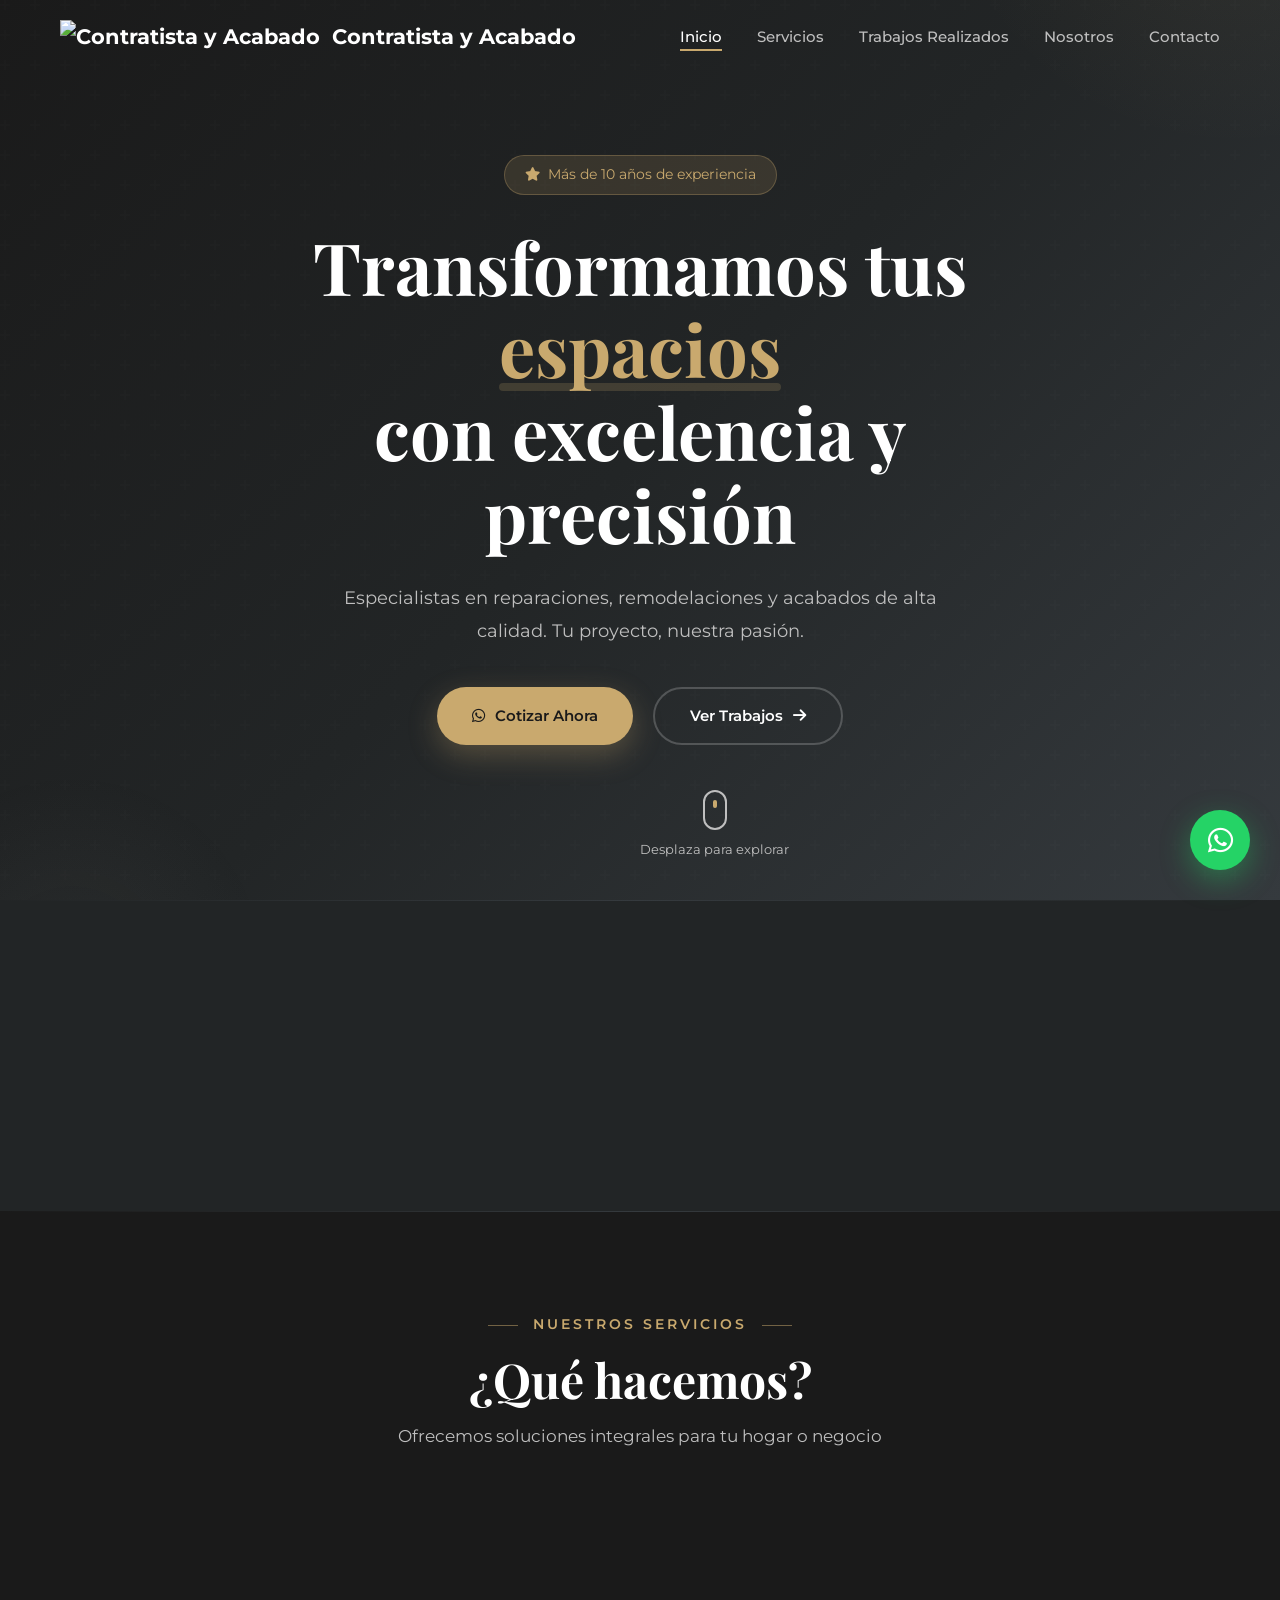
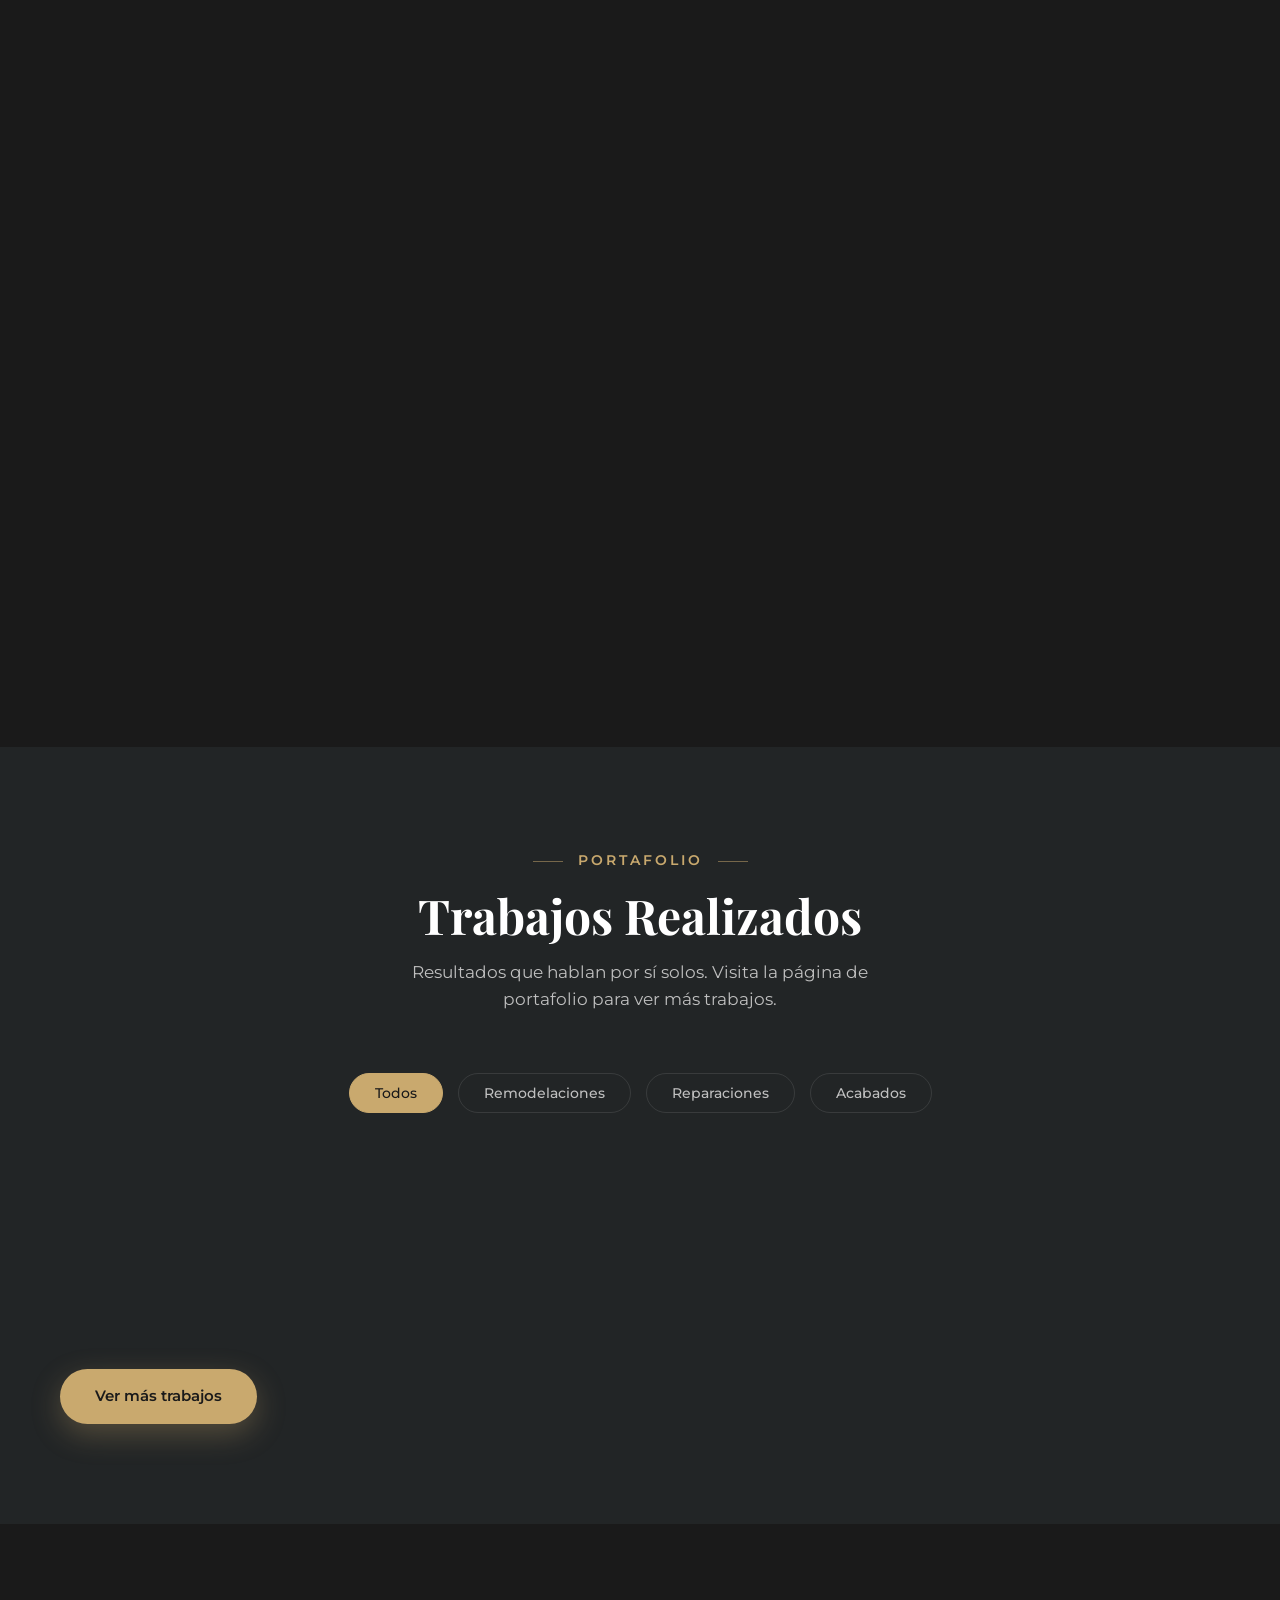
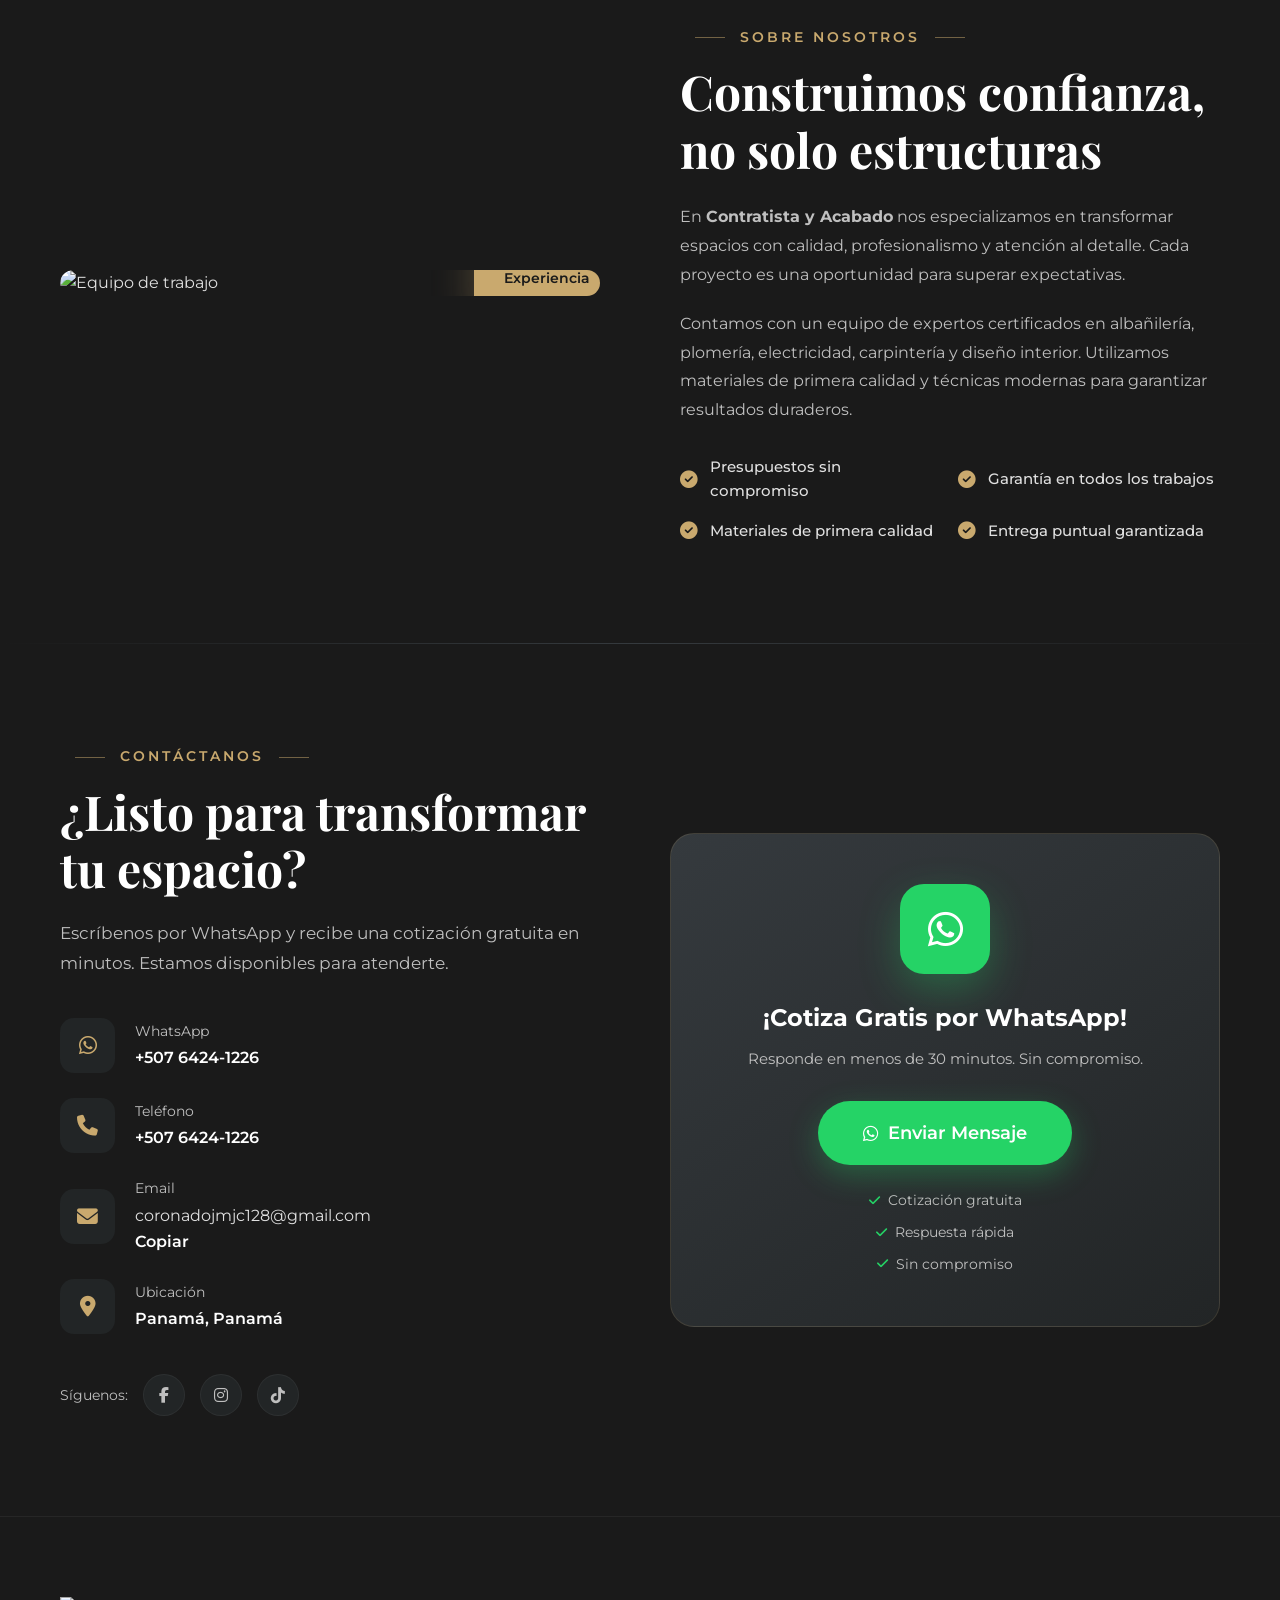
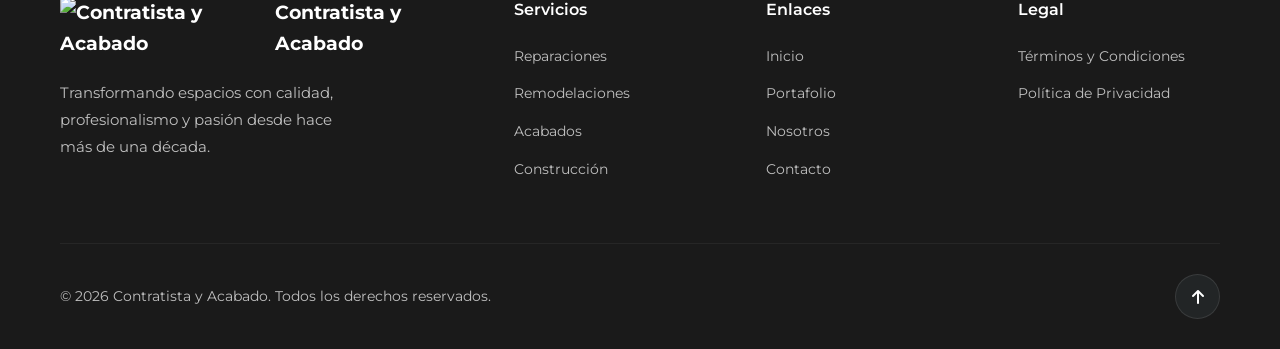
==== commit 8cd61721: "Refactor HTML structure and update contact details Updated comments for better organization and clar" ====
--- a/index.html
+++ b/index.html
@@ -12,11 +12,13 @@
 </head>
 <body>
 
-    <!-- Navegación -->
+    <!-- ============================================
+    NAVEGACIÓN
+    ============================================ -->
     <nav class="navbar" id="navbar">
         <div class="nav-container">
             <a href="#inicio" class="logo">
-                <i class="fas fa-hard-hat"></i>
+                <img src="icon.jpeg" alt="Contratista y Acabado" class="logo-img">
                 <span>Contratista y Acabado</span>
             </a>
             <button class="menu-toggle" id="menuToggle" aria-label="Abrir menú">
@@ -34,7 +36,9 @@
         </div>
     </nav>
 
-    <!-- Hero Section -->
+    <!-- ============================================
+    HERO SECTION
+    ============================================ -->
     <section class="hero" id="inicio">
         <div class="hero-overlay"></div>
         <div class="hero-content">
@@ -69,7 +73,9 @@
         </div>
     </section>
 
-    <!-- Estadísticas -->
+    <!-- ============================================
+    ESTADÍSTICAS
+    ============================================ -->
     <section class="stats-section">
         <div class="stats-container">
             <div class="stat-item" data-count="250">
@@ -95,7 +101,9 @@
         </div>
     </section>
 
-    <!-- Servicios -->
+    <!-- ============================================
+    SERVICIOS
+    ============================================ -->
     <section class="services" id="servicios">
         <div class="container">
             <div class="section-header">
@@ -156,13 +164,15 @@
         </div>
     </section>
 
-    <!-- Trabajos Realizados -->
+    <!-- ============================================
+    PORTAFOLIO
+    ============================================ -->
     <section class="portfolio" id="trabajos">
         <div class="container">
             <div class="section-header">
                 <span class="section-tag">Portafolio</span>
                 <h2 class="section-title">Trabajos Realizados</h2>
-                <p class="section-desc">Resultados que hablan por sí solos</p>
+                <p class="section-desc">Resultados que hablan por sí solos. Visita la página de portafolio para ver más trabajos.</p>
             </div>
             <div class="portfolio-filter">
                 <button class="filter-btn active" data-filter="all">Todos</button>
@@ -171,6 +181,7 @@
                 <button class="filter-btn" data-filter="acabado">Acabados</button>
             </div>
             <div class="portfolio-grid">
+                <!-- ====== ITEM 1 ====== -->
                 <div class="portfolio-item" data-category="remodelacion">
                     <img src="https://images.unsplash.com/photo-1556909114-f6e7ad7d3136?w=600&h=400&fit=crop" alt="Remodelación de Cocina">
                     <div class="portfolio-overlay">
@@ -184,19 +195,23 @@
                         </div>
                     </div>
                 </div>
+
+                <!-- ====== ITEM 2 ====== -->
                 <div class="portfolio-item" data-category="acabado">
                     <img src="https://images.unsplash.com/photo-1552321554-5fefe8c9ef14?w=600&h=400&fit=crop" alt="Baño de Lujo">
                     <div class="portfolio-overlay">
                         <div class="portfolio-info">
                             <span class="portfolio-tag">Acabados</span>
                             <h3>Baño de Lujo</h3>
-                            <p>Mármol italiano y grifería de diseño</p>
+                            <p>Mármol italiano y grifería de diseño premium</p>
                             <button class="portfolio-btn" onclick="openLightbox(this)">
                                 <i class="fas fa-expand"></i> Ver Detalle
                             </button>
                         </div>
                     </div>
                 </div>
+
+                <!-- ====== ITEM 3 ====== -->
                 <div class="portfolio-item" data-category="reparacion">
                     <img src="https://images.unsplash.com/photo-1504307651254-35680f356dfd?w=600&h=400&fit=crop" alt="Reparación Estructural">
                     <div class="portfolio-overlay">
@@ -210,6 +225,8 @@
                         </div>
                     </div>
                 </div>
+
+                <!-- ====== ITEM 4 ====== -->
                 <div class="portfolio-item" data-category="remodelacion">
                     <img src="https://images.unsplash.com/photo-1600585154340-be6161a56a0c?w=600&h=400&fit=crop" alt="Sala Remodelada">
                     <div class="portfolio-overlay">
@@ -223,63 +240,16 @@
                         </div>
                     </div>
                 </div>
-                <div class="portfolio-item" data-category="acabado">
-                    <img src="https://images.unsplash.com/photo-1600566753190-17f0baa2a6c3?w=600&h=400&fit=crop" alt="Pisos de Mármol">
-                    <div class="portfolio-overlay">
-                        <div class="portfolio-info">
-                            <span class="portfolio-tag">Acabados</span>
-                            <h3>Pisos de Mármol</h3>
-                            <p>Instalación de pisos de mármol Carrara</p>
-                            <button class="portfolio-btn" onclick="openLightbox(this)">
-                                <i class="fas fa-expand"></i> Ver Detalle
-                            </button>
-                        </div>
-                    </div>
-                </div>
-                <div class="portfolio-item" data-category="reparacion">
-                    <img src="https://images.unsplash.com/photo-1581578731548-c64695cc6952?w=600&h=400&fit=crop" alt="Pintura Profesional">
-                    <div class="portfolio-overlay">
-                        <div class="portfolio-info">
-                            <span class="portfolio-tag">Reparación</span>
-                            <h3>Pintura Profesional</h3>
-                            <p>Acabado impecable en interiores y exteriores</p>
-                            <button class="portfolio-btn" onclick="openLightbox(this)">
-                                <i class="fas fa-expand"></i> Ver Detalle
-                            </button>
-                        </div>
-                    </div>
-                </div>
-                <div class="portfolio-item" data-category="remodelacion">
-                    <img src="https://images.unsplash.com/photo-1600607687939-ce8a6c25118c?w=600&h=400&fit=crop" alt="Dormitorio Principal">
-                    <div class="portfolio-overlay">
-                        <div class="portfolio-info">
-                            <span class="portfolio-tag">Remodelación</span>
-                            <h3>Dormitorio Principal</h3>
-                            <p>Suite con vestidor y baño privado</p>
-                            <button class="portfolio-btn" onclick="openLightbox(this)">
-                                <i class="fas fa-expand"></i> Ver Detalle
-                            </button>
-                        </div>
-                    </div>
-                </div>
-                <div class="portfolio-item" data-category="acabado">
-                    <img src="https://images.unsplash.com/photo-1600566752355-35792bedcfea?w=600&h=400&fit=crop" alt="Cocina Minimalista">
-                    <div class="portfolio-overlay">
-                        <div class="portfolio-info">
-                            <span class="portfolio-tag">Acabados</span>
-                            <h3>Cocina Minimalista</h3>
-                            <p>Acabados en mate con iluminación LED</p>
-                            <button class="portfolio-btn" onclick="openLightbox(this)">
-                                <i class="fas fa-expand"></i> Ver Detalle
-                            </button>
-                        </div>
-                    </div>
-                </div>
-            </div>
-        </div>
-    </section>
-
-    <!-- Nosotros -->
+            </div>
+            <div class="portfolio-more">
+                <a href="portfolio.html" class="btn btn-primary">Ver más trabajos</a>
+            </div>
+        </div>
+    </section>
+
+    <!-- ============================================
+    NOSOTROS
+    ============================================ -->
     <section class="about" id="nosotros">
         <div class="container">
             <div class="about-grid">
@@ -328,84 +298,10 @@
         </div>
     </section>
 
-    <!-- Testimonios -->
-    <section class="testimonials">
-        <div class="container">
-            <div class="section-header">
-                <span class="section-tag">Testimonios</span>
-                <h2 class="section-title">Lo que dicen nuestros clientes</h2>
-            </div>
-            <div class="testimonials-slider">
-                <div class="testimonial-card active">
-                    <div class="testimonial-stars">
-                        <i class="fas fa-star"></i>
-                        <i class="fas fa-star"></i>
-                        <i class="fas fa-star"></i>
-                        <i class="fas fa-star"></i>
-                        <i class="fas fa-star"></i>
-                    </div>
-                    <p class="testimonial-text">
-                        "Excelente trabajo en la remodelación de mi cocina. Quedó exactamente como la soñé. 
-                        El equipo fue muy profesional y respetuoso. ¡Totalmente recomendados!"
-                    </p>
-                    <div class="testimonial-author">
-                        <div class="author-avatar">MR</div>
-                        <div class="author-info">
-                            <h4>María Rodríguez</h4>
-                            <span>Remodelación de Cocina</span>
-                        </div>
-                    </div>
-                </div>
-                <div class="testimonial-card">
-                    <div class="testimonial-stars">
-                        <i class="fas fa-star"></i>
-                        <i class="fas fa-star"></i>
-                        <i class="fas fa-star"></i>
-                        <i class="fas fa-star"></i>
-                        <i class="fas fa-star"></i>
-                    </div>
-                    <p class="testimonial-text">
-                        "Contraté para reparar una filtración y terminaron haciendo todo el baño nuevo. 
-                        El acabado en mármol quedó espectacular. Precios justos y trabajo impecable."
-                    </p>
-                    <div class="testimonial-author">
-                        <div class="author-avatar">CG</div>
-                        <div class="author-info">
-                            <h4>Carlos Gómez</h4>
-                            <span>Reparación y Baño Nuevo</span>
-                        </div>
-                    </div>
-                </div>
-                <div class="testimonial-card">
-                    <div class="testimonial-stars">
-                        <i class="fas fa-star"></i>
-                        <i class="fas fa-star"></i>
-                        <i class="fas fa-star"></i>
-                        <i class="fas fa-star"></i>
-                        <i class="fas fa-star-half-alt"></i>
-                    </div>
-                    <p class="testimonial-text">
-                        "Muy satisfecho con la remodelación de mi oficina. Cumplieron con los tiempos 
-                        y el presupuesto acordado. El diseño interior superó mis expectativas."
-                    </p>
-                    <div class="testimonial-author">
-                        <div class="author-avatar">LP</div>
-                        <div class="author-info">
-                            <h4>Laura Pérez</h4>
-                            <span>Remodelación de Oficina</span>
-                        </div>
-                    </div>
-                </div>
-            </div>
-            <div class="testimonial-dots">
-                <span class="dot active" data-index="0"></span>
-                <span class="dot" data-index="1"></span>
-                <span class="dot" data-index="2"></span>
-            </div>
-        </div>
-    </section>
-
-    <!-- Contacto / WhatsApp -->
+    
+    <!-- ============================================
+    CONTACTO / WHATSAPP
+    ============================================ -->
     <section class="contact" id="contacto">
         <div class="container">
             <div class="contact-wrapper">
@@ -418,40 +314,47 @@
                     </p>
                     
                     <div class="contact-details">
+                        <!-- WhatsApp -->
                         <div class="contact-item">
                             <div class="contact-icon">
                                 <i class="fab fa-whatsapp"></i>
                             </div>
                             <div class="contact-text">
                                 <span>WhatsApp</span>
-                                <a href="https://wa.me/1234567890?text=Hola%2C%20estoy%20interesado%20en%20un%20presupuesto%20para%20mi%20proyecto" target="_blank">+1 (234) 567-890</a>
-                            </div>
-                        </div>
+                                <a href="https://wa.me/50764241226?text=Hola%2C%20estoy%20interesado%20en%20un%20presupuesto%20para%20mi%20proyecto" target="_blank">+507 6424-1226</a>
+                            </div>
+                        </div>
+                        <!-- Teléfono -->
                         <div class="contact-item">
                             <div class="contact-icon">
                                 <i class="fas fa-phone"></i>
                             </div>
                             <div class="contact-text">
                                 <span>Teléfono</span>
-                                <a href="tel:+1234567890">+1 (234) 567-890</a>
-                            </div>
-                        </div>
+                                <a href="tel:+50761951432">+507 6424-1226</a>
+                            </div>
+                        </div>
+                        <!-- Email (con copia al portapapeles) -->
                         <div class="contact-item">
                             <div class="contact-icon">
                                 <i class="fas fa-envelope"></i>
                             </div>
                             <div class="contact-text">
                                 <span>Email</span>
-                                <a href="mailto:info@contratistayacabado.com">info@contratistayacabado.com</a>
-                            </div>
-                        </div>
+                                <span class="email-copy" onclick="copiarCorreo()">
+                                    coronadojmjc128@gmail.com
+                                </span>
+                                <span class="copy-tooltip">Copiar</span>
+                            </div>
+                        </div>
+                        <!-- Ubicación -->
                         <div class="contact-item">
                             <div class="contact-icon">
                                 <i class="fas fa-map-marker-alt"></i>
                             </div>
                             <div class="contact-text">
                                 <span>Ubicación</span>
-                                <span>Ciudad, País</span>
+                                <span>Panamá, Panamá</span>
                             </div>
                         </div>
                     </div>
@@ -471,7 +374,7 @@
                         </div>
                         <h3>¡Cotiza Gratis por WhatsApp!</h3>
                         <p>Responde en menos de 30 minutos. Sin compromiso.</p>
-                        <a href="https://wa.me/1234567890?text=Hola%2C%20estoy%20interesado%20en%20un%20presupuesto%20para%20mi%20proyecto" 
+                        <a href="https://wa.me/50764241226?text=Hola%2C%20estoy%20interesado%20en%20un%20presupuesto%20para%20mi%20proyecto" 
                            target="_blank" 
                            class="btn btn-whatsapp">
                             <i class="fab fa-whatsapp"></i>
@@ -488,13 +391,15 @@
         </div>
     </section>
 
-    <!-- Footer -->
+    <!-- ============================================
+    FOOTER
+    ============================================ -->
     <footer class="footer">
         <div class="container">
             <div class="footer-grid">
                 <div class="footer-brand">
-                    <a href="#inicio" class="footer-logo">
-                        <i class="fas fa-hard-hat"></i>
+                     <a href="#inicio" class="footer-logo">
+                    <img src="img/icon.jpeg" alt="Contratista y Acabado" class="logo-img">
                         <span>Contratista y Acabado</span>
                     </a>
                     <p>Transformando espacios con calidad, profesionalismo y pasión desde hace más de una década.</p>
@@ -534,7 +439,9 @@
         </div>
     </footer>
 
-    <!-- Lightbox -->
+    <!-- ============================================
+    LIGHTBOX
+    ============================================ -->
     <div class="lightbox" id="lightbox">
         <button class="lightbox-close" onclick="closeLightbox()">
             <i class="fas fa-times"></i>
@@ -543,8 +450,10 @@
         <div class="lightbox-caption" id="lightboxCaption"></div>
     </div>
 
-    <!-- WhatsApp Flotante -->
-    <a href="https://wa.me/1234567890?text=Hola%2C%20estoy%20interesado%20en%20un%20presupuesto%20para%20mi%20proyecto" 
+    <!-- ============================================
+    WHATSAPP FLOTANTE
+    ============================================ -->
+    <a href="https://wa.me/50764241226?text=Hola%2C%20estoy%20interesado%20en%20un%20presupuesto%20para%20mi%20proyecto" 
        target="_blank" 
        class="whatsapp-float" 
        aria-label="Contactar por WhatsApp">
@@ -552,6 +461,6 @@
         <span class="whatsapp-tooltip">¡Escríbenos!</span>
     </a>
 
-    <script src="script.js"></script>
+    <script src="js/script.js"></script>
 </body>
 </html>
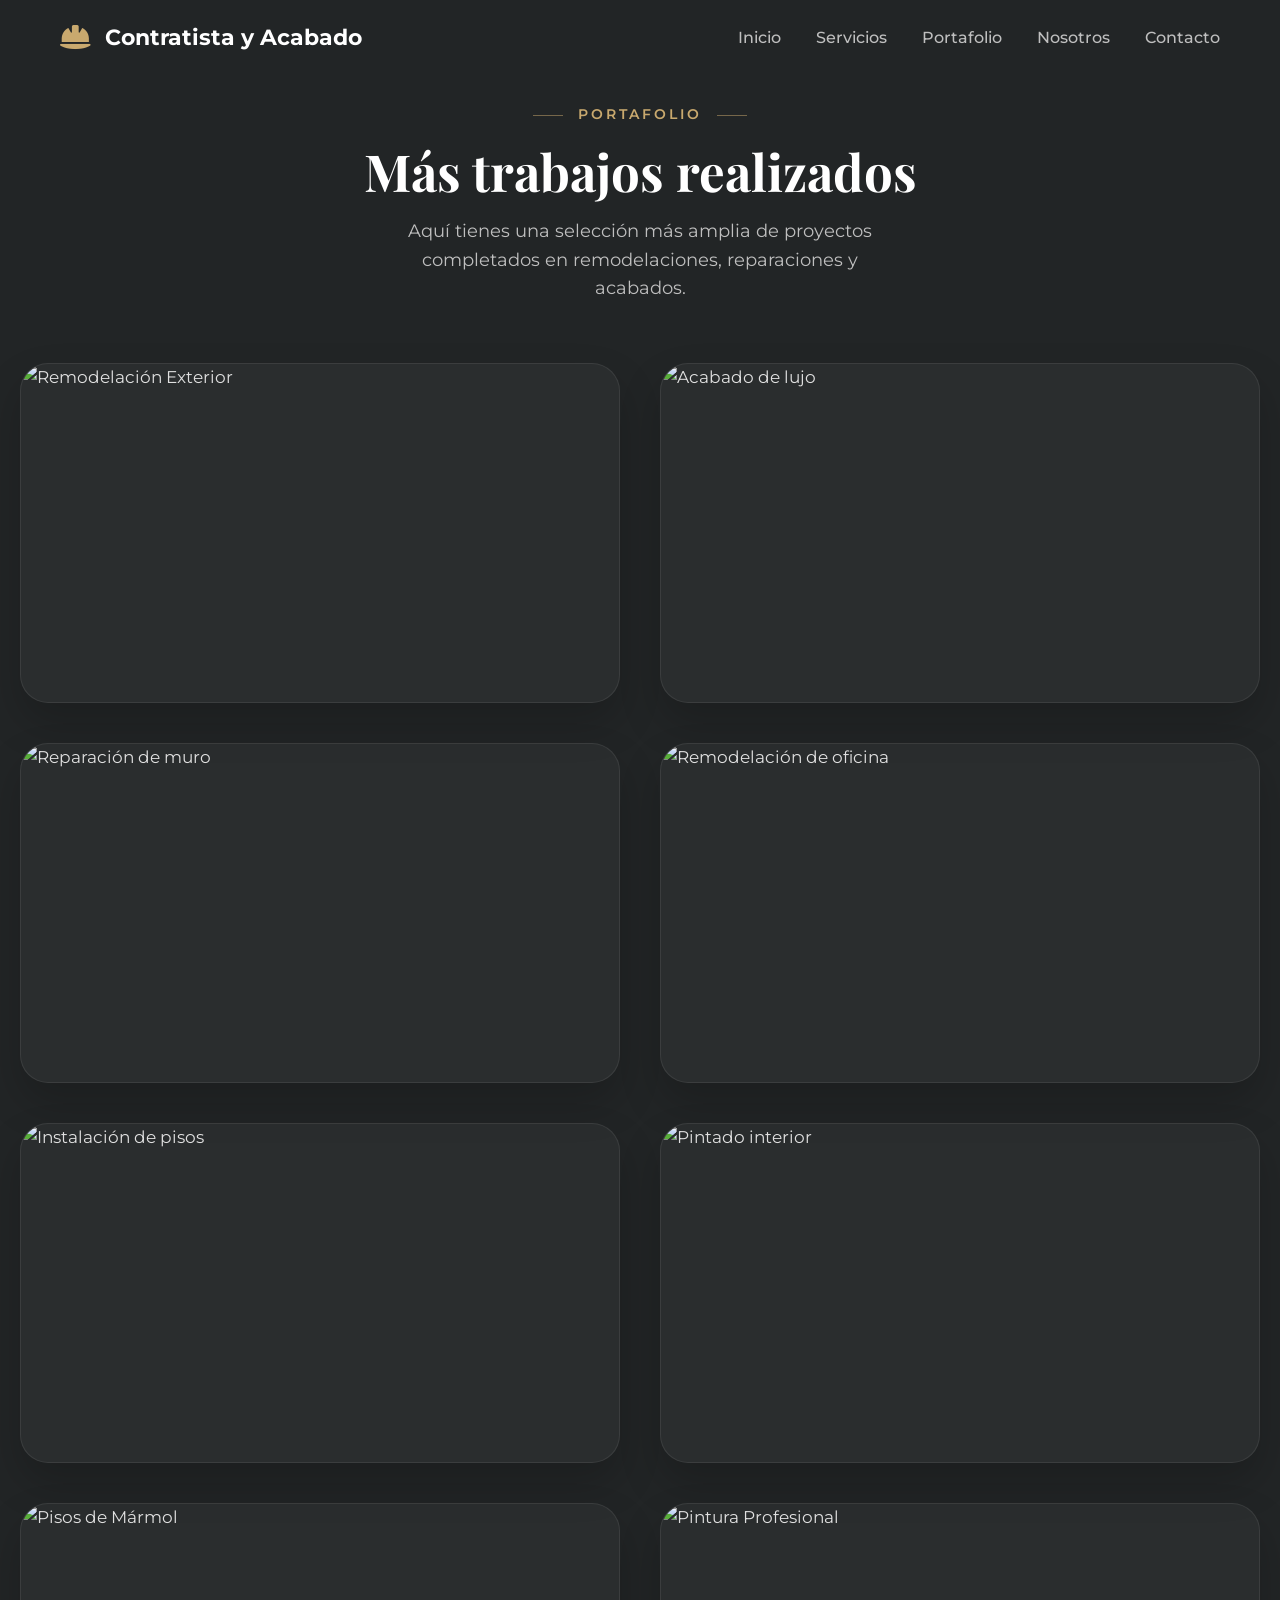
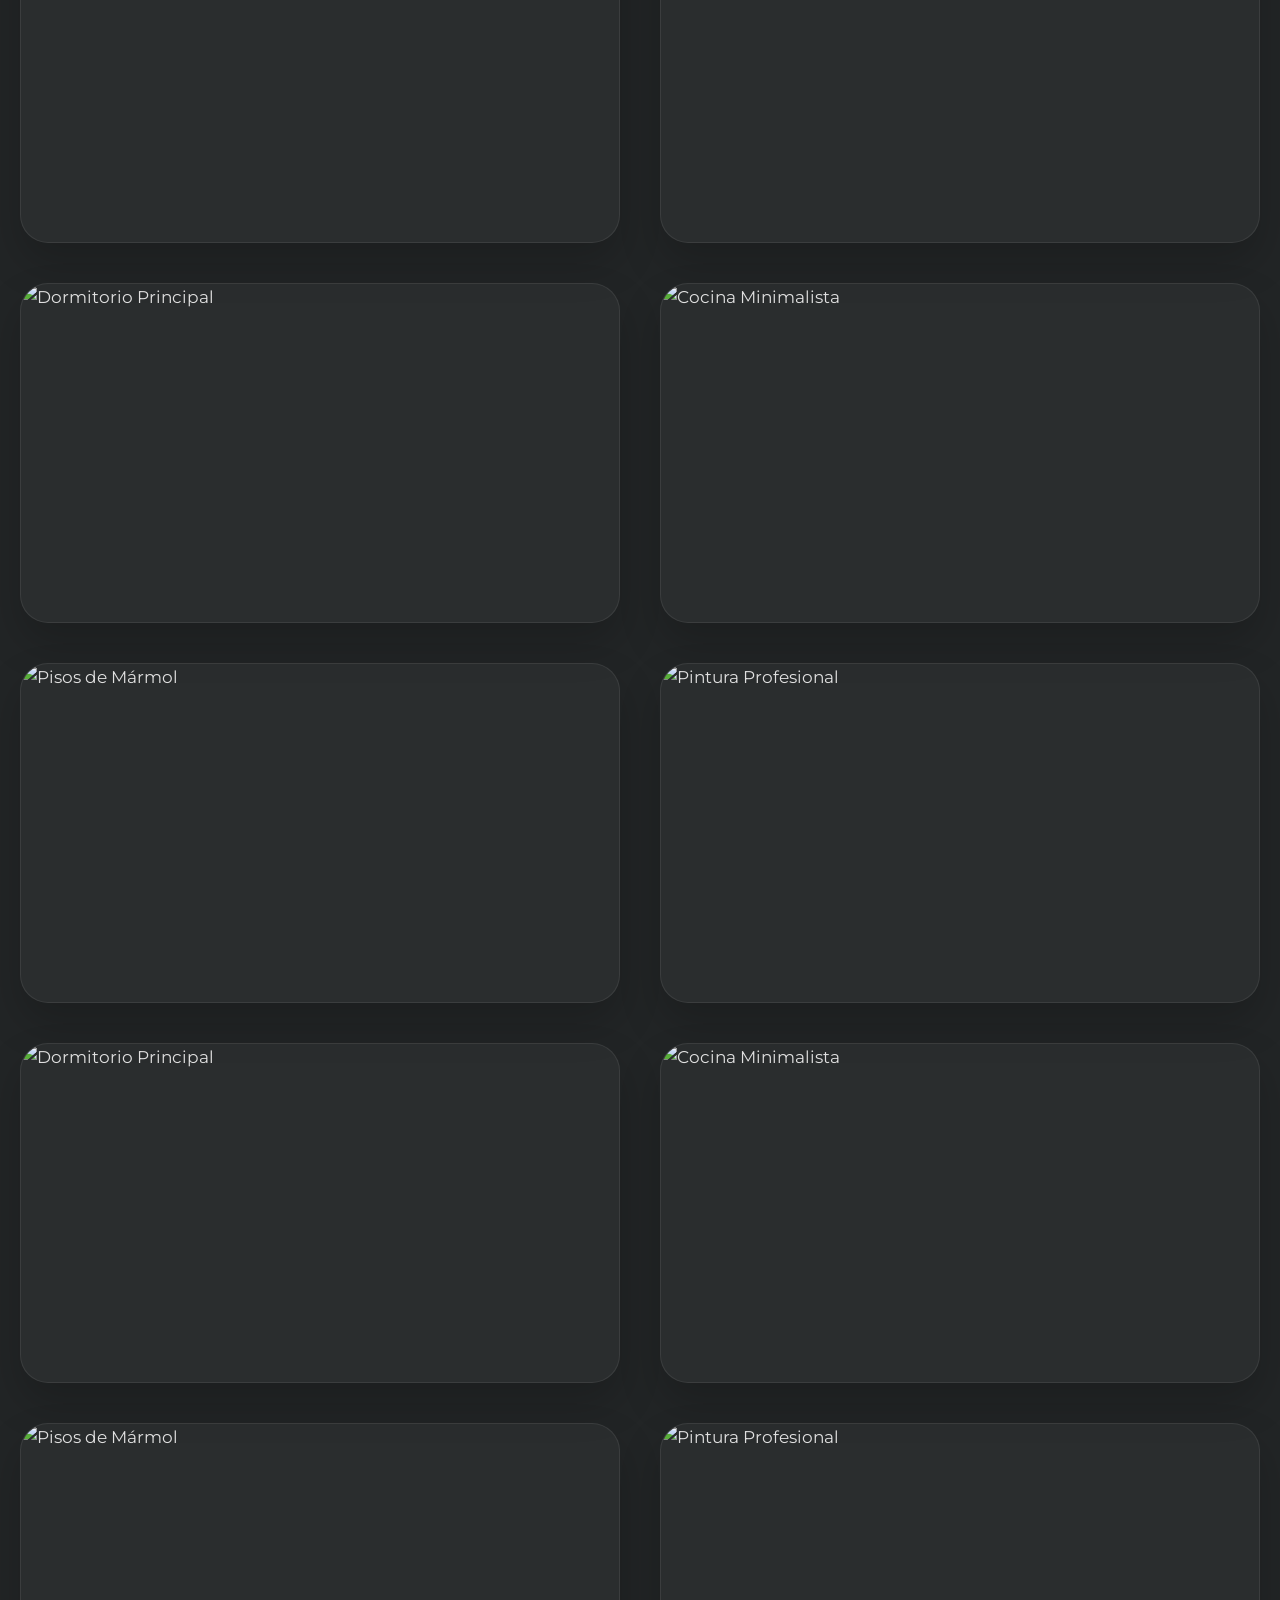
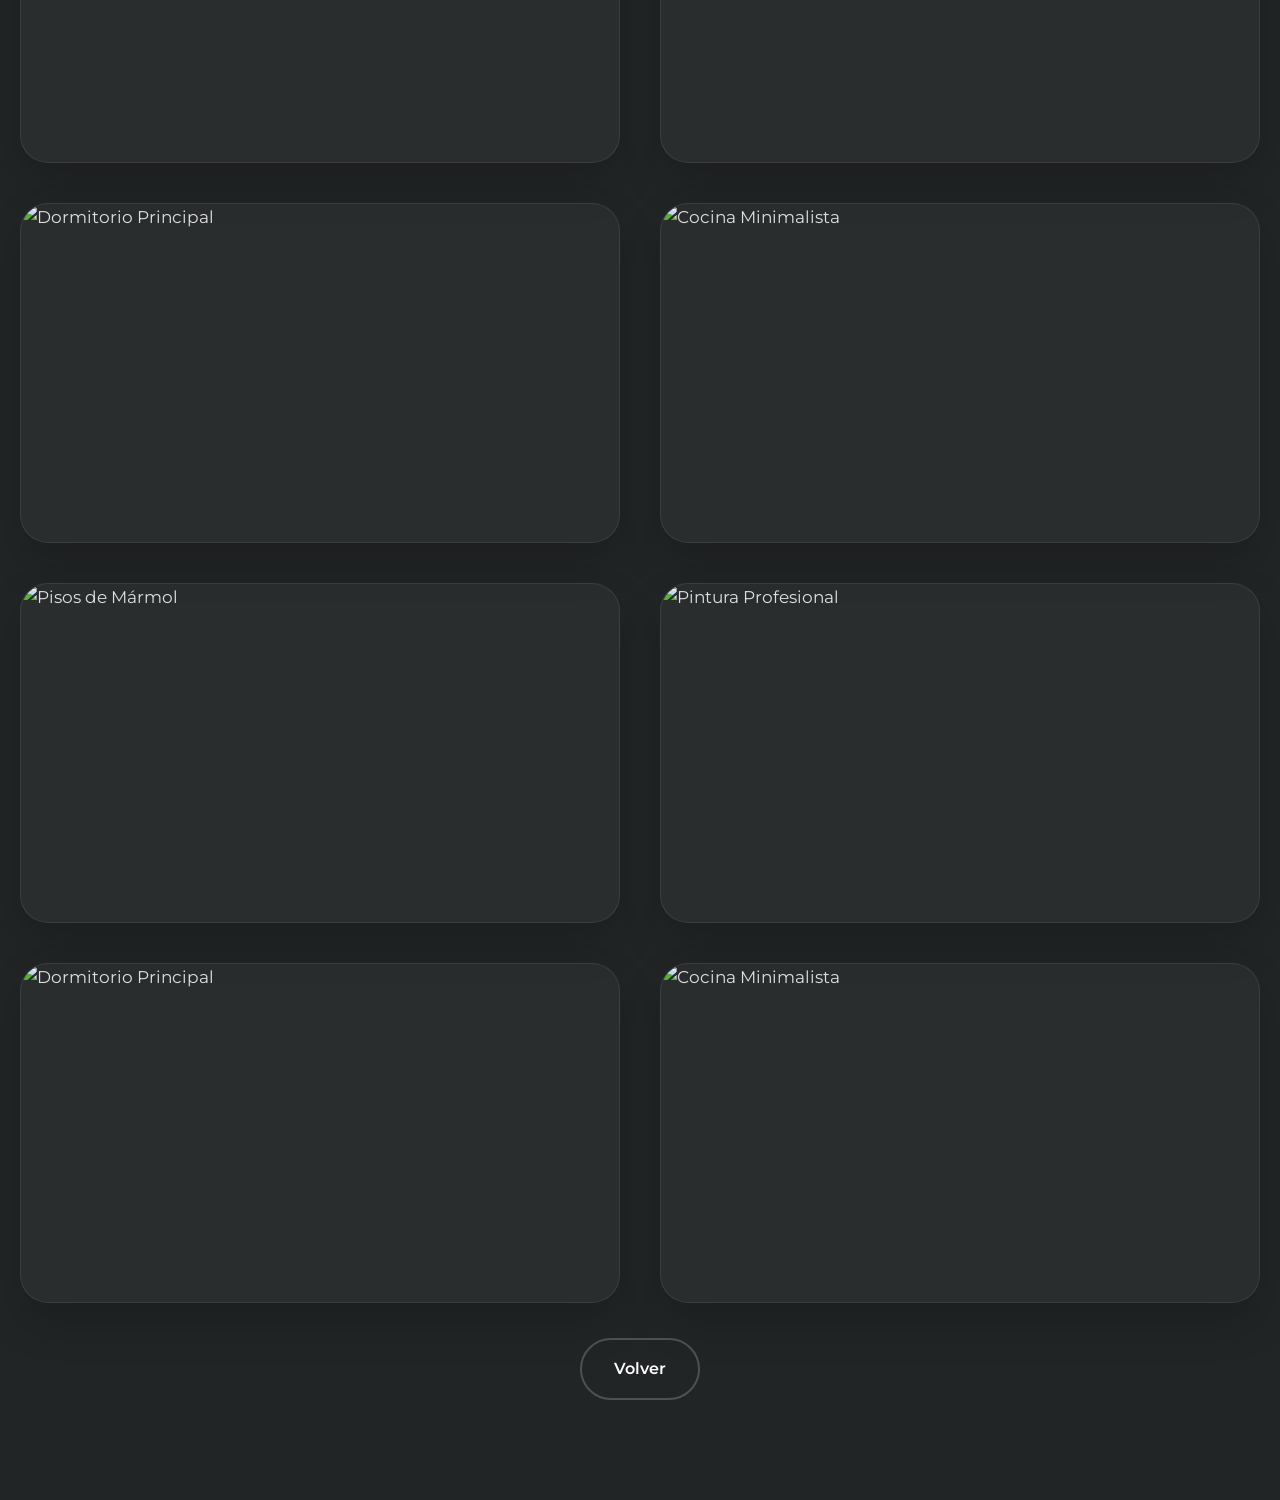
==== commit 77dfbe35: "Update print statement from 'Hello' to 'Goodbye'" ====
--- a/index.html
+++ b/index.html
@@ -3,7 +3,7 @@
 <head>
     <meta charset="UTF-8">
     <meta name="viewport" content="width=device-width, initial-scale=1.0">
-    <title>Contratista y Acabado | Reparaciones y Remodelaciones Profesionales</title>
+    <title>Portafolio | Contratista y Acabado</title>
     <link rel="stylesheet" href="css/styles.css">
     <link rel="preconnect" href="https://fonts.googleapis.com">
     <link rel="preconnect" href="https://fonts.gstatic.com" crossorigin>
@@ -11,14 +11,10 @@
     <link rel="stylesheet" href="https://cdnjs.cloudflare.com/ajax/libs/font-awesome/6.5.1/css/all.min.css">
 </head>
 <body>
-
-    <!-- ============================================
-    NAVEGACIÓN
-    ============================================ -->
     <nav class="navbar" id="navbar">
         <div class="nav-container">
-            <a href="#inicio" class="logo">
-                <img src="icon.jpeg" alt="Contratista y Acabado" class="logo-img">
+            <a href="index.html" class="logo">
+                <i class="fas fa-hard-hat"></i>
                 <span>Contratista y Acabado</span>
             </a>
             <button class="menu-toggle" id="menuToggle" aria-label="Abrir menú">
@@ -27,440 +23,310 @@
                 <span></span>
             </button>
             <ul class="nav-links" id="navLinks">
-                <li><a href="#inicio" class="nav-link active">Inicio</a></li>
-                <li><a href="#servicios" class="nav-link">Servicios</a></li>
-                <li><a href="#trabajos" class="nav-link">Trabajos Realizados</a></li>
-                <li><a href="#nosotros" class="nav-link">Nosotros</a></li>
-                <li><a href="#contacto" class="nav-link">Contacto</a></li>
+                <li><a href="index.html#inicio" class="nav-link">Inicio</a></li>
+                <li><a href="index.html#servicios" class="nav-link">Servicios</a></li>
+                <li><a href="portfolio.html" class="nav-link active">Portafolio</a></li>
+                <li><a href="index.html#nosotros" class="nav-link">Nosotros</a></li>
+                <li><a href="index.html#contacto" class="nav-link">Contacto</a></li>
             </ul>
         </div>
     </nav>
 
-    <!-- ============================================
-    HERO SECTION
-    ============================================ -->
-    <section class="hero" id="inicio">
-        <div class="hero-overlay"></div>
-        <div class="hero-content">
-            <div class="hero-badge">
-                <i class="fas fa-star"></i>
-                <span>Más de 10 años de experiencia</span>
+    <section class="portfolio" id="trabajos">
+        <div class="container">
+            <div class="section-header">
+                <span class="section-tag">Portafolio</span>
+                <h2 class="section-title">Más trabajos realizados</h2>
+                <p class="section-desc">Aquí tienes una selección más amplia de proyectos completados en remodelaciones, reparaciones y acabados.</p>
             </div>
-            <h1 class="hero-title">
-                Transformamos tus <span class="highlight">espacios</span><br>
-                con excelencia y precisión
-            </h1>
-            <p class="hero-subtitle">
-                Especialistas en reparaciones, remodelaciones y acabados de alta calidad.
-                Tu proyecto, nuestra pasión.
-            </p>
-            <div class="hero-buttons">
-                <a href="#contacto" class="btn btn-primary">
-                    <i class="fab fa-whatsapp"></i>
-                    Cotizar Ahora
-                </a>
-                <a href="#trabajos" class="btn btn-outline">
-                    Ver Trabajos
-                    <i class="fas fa-arrow-right"></i>
-                </a>
+            <div class="portfolio-grid">
+                <div class="portfolio-item" data-category="remodelacion">
+                    <img src="https://images.unsplash.com/photo-1505693416388-ac5ce068fe85?w=800&h=600&fit=crop" alt="Remodelación Exterior">
+                    <div class="portfolio-overlay">
+                        <div class="portfolio-info">
+                            <span class="portfolio-tag">Remodelación</span>
+                            <h3>Fachada Renovada</h3>
+                            <p>Remodelación exterior con pintura y nuevos acabados.</p>
+                            <button class="portfolio-btn" onclick="openLightbox(this)"><i class="fas fa-expand"></i> Ver Detalle</button>
+                        </div>
+                    </div>
+                </div>
+                <div class="portfolio-item" data-category="acabado">
+                    <img src="https://images.unsplash.com/photo-1494526585095-c41746248156?w=800&h=600&fit=crop" alt="Acabado de lujo">
+                    <div class="portfolio-overlay">
+                        <div class="portfolio-info">
+                            <span class="portfolio-tag">Acabados</span>
+                            <h3>Acabado Moderno</h3>
+                            <p>Texturizado y detalle en yeso para sala principal.</p>
+                            <button class="portfolio-btn" onclick="openLightbox(this)"><i class="fas fa-expand"></i> Ver Detalle</button>
+                        </div>
+                    </div>
+                </div>
+                <div class="portfolio-item" data-category="reparacion">
+                    <img src="https://images.unsplash.com/photo-1533495941368-0c6c6c96b87f?w=800&h=600&fit=crop" alt="Reparación de muro">
+                    <div class="portfolio-overlay">
+                        <div class="portfolio-info">
+                            <span class="portfolio-tag">Reparación</span>
+                            <h3>Muro Reforzado</h3>
+                            <p>Reparación estructural con refuerzo de hormigón.</p>
+                            <button class="portfolio-btn" onclick="openLightbox(this)"><i class="fas fa-expand"></i> Ver Detalle</button>
+                        </div>
+                    </div>
+                </div>
+                <div class="portfolio-item" data-category="remodelacion">
+                    <img src="https://images.unsplash.com/photo-1524758631624-e2822e304c36?w=800&h=600&fit=crop" alt="Remodelación de oficina">
+                    <div class="portfolio-overlay">
+                        <div class="portfolio-info">
+                            <span class="portfolio-tag">Remodelación</span>
+                            <h3>Oficina Comercial</h3>
+                            <p>Rediseño de espacio comercial con acabado elegante.</p>
+                            <button class="portfolio-btn" onclick="openLightbox(this)"><i class="fas fa-expand"></i> Ver Detalle</button>
+                        </div>
+                    </div>
+                </div>
+                <div class="portfolio-item" data-category="acabado">
+                    <img src="https://images.unsplash.com/photo-1505693416388-ac5ce068fe85?w=800&h=600&fit=crop" alt="Instalación de pisos">
+                    <div class="portfolio-overlay">
+                        <div class="portfolio-info">
+                            <span class="portfolio-tag">Acabados</span>
+                            <h3>Piso de alto impacto</h3>
+                            <p>Instalación de piso en porcelanato con acabado premium.</p>
+                            <button class="portfolio-btn" onclick="openLightbox(this)"><i class="fas fa-expand"></i> Ver Detalle</button>
+                        </div>
+                    </div>
+                </div>
+                <div class="portfolio-item" data-category="reparacion">
+                    <img src="https://images.unsplash.com/photo-1542314831-068cd1dbfeeb?w=800&h=600&fit=crop" alt="Pintado interior">
+                    <div class="portfolio-overlay">
+                        <div class="portfolio-info">
+                            <span class="portfolio-tag">Reparación</span>
+                            <h3>Pintura Interior</h3>
+                            <p>Trabajo de pintura con acabado impecable y duradero.</p>
+                            <button class="portfolio-btn" onclick="openLightbox(this)"><i class="fas fa-expand"></i> Ver Detalle</button>
+                        </div>
+                    </div>
+                </div>
+                <div class="portfolio-item" data-category="acabado">
+                    <img src="https://images.unsplash.com/photo-1600566753190-17f0baa2a6c3?w=600&h=400&fit=crop" alt="Pisos de Mármol">
+                    <div class="portfolio-overlay">
+                        <div class="portfolio-info">
+                            <span class="portfolio-tag">Acabados</span>
+                            <h3>Pisos de Mármol</h3>
+                            <p>Instalación de pisos de mármol Carrara</p>
+                            <button class="portfolio-btn" onclick="openLightbox(this)">
+                                <i class="fas fa-expand"></i> Ver Detalle
+                            </button>
+                        </div>
+                    </div>
+                </div>
+                <div class="portfolio-item" data-category="reparacion">
+                    <img src="https://images.unsplash.com/photo-1581578731548-c64695cc6952?w=600&h=400&fit=crop" alt="Pintura Profesional">
+                    <div class="portfolio-overlay">
+                        <div class="portfolio-info">
+                            <span class="portfolio-tag">Reparación</span>
+                            <h3>Pintura Profesional</h3>
+                            <p>Acabado impecable en interiores y exteriores</p>
+                            <button class="portfolio-btn" onclick="openLightbox(this)">
+                                <i class="fas fa-expand"></i> Ver Detalle
+                            </button>
+                        </div>
+                    </div>
+                </div>
+                <div class="portfolio-item" data-category="remodelacion">
+                    <img src="https://images.unsplash.com/photo-1600607687939-ce8a6c25118c?w=600&h=400&fit=crop" alt="Dormitorio Principal">
+                    <div class="portfolio-overlay">
+                        <div class="portfolio-info">
+                            <span class="portfolio-tag">Remodelación</span>
+                            <h3>Dormitorio Principal</h3>
+                            <p>Suite con vestidor y baño privado</p>
+                            <button class="portfolio-btn" onclick="openLightbox(this)">
+                                <i class="fas fa-expand"></i> Ver Detalle
+                            </button>
+                        </div>
+                    </div>
+                </div>
+                <div class="portfolio-item" data-category="acabado">
+                    <img src="https://images.unsplash.com/photo-1600566752355-35792bedcfea?w=600&h=400&fit=crop" alt="Cocina Minimalista">
+                    <div class="portfolio-overlay">
+                        <div class="portfolio-info">
+                            <span class="portfolio-tag">Acabados</span>
+                            <h3>Cocina Minimalista</h3>
+                            <p>Acabados en mate con iluminación LED</p>
+                            <button class="portfolio-btn" onclick="openLightbox(this)">
+                                <i class="fas fa-expand"></i> Ver Detalle
+                            </button>
+                        </div>
+                    </div>
+                </div>
+                <div class="portfolio-item" data-category="acabado">
+                    <img src="https://images.unsplash.com/photo-1600566753190-17f0baa2a6c3?w=600&h=400&fit=crop" alt="Pisos de Mármol">
+                    <div class="portfolio-overlay">
+                        <div class="portfolio-info">
+                            <span class="portfolio-tag">Acabados</span>
+                            <h3>Pisos de Mármol</h3>
+                            <p>Instalación de pisos de mármol Carrara</p>
+                            <button class="portfolio-btn" onclick="openLightbox(this)">
+                                <i class="fas fa-expand"></i> Ver Detalle
+                            </button>
+                        </div>
+                    </div>
+                </div>
+                <div class="portfolio-item" data-category="reparacion">
+                    <img src="https://images.unsplash.com/photo-1581578731548-c64695cc6952?w=600&h=400&fit=crop" alt="Pintura Profesional">
+                    <div class="portfolio-overlay">
+                        <div class="portfolio-info">
+                            <span class="portfolio-tag">Reparación</span>
+                            <h3>Pintura Profesional</h3>
+                            <p>Acabado impecable en interiores y exteriores</p>
+                            <button class="portfolio-btn" onclick="openLightbox(this)">
+                                <i class="fas fa-expand"></i> Ver Detalle
+                            </button>
+                        </div>
+                    </div>
+                </div>
+                <div class="portfolio-item" data-category="remodelacion">
+                    <img src="https://images.unsplash.com/photo-1600607687939-ce8a6c25118c?w=600&h=400&fit=crop" alt="Dormitorio Principal">
+                    <div class="portfolio-overlay">
+                        <div class="portfolio-info">
+                            <span class="portfolio-tag">Remodelación</span>
+                            <h3>Dormitorio Principal</h3>
+                            <p>Suite con vestidor y baño privado</p>
+                            <button class="portfolio-btn" onclick="openLightbox(this)">
+                                <i class="fas fa-expand"></i> Ver Detalle
+                            </button>
+                        </div>
+                    </div>
+                </div>
+                <div class="portfolio-item" data-category="acabado">
+                    <img src="https://images.unsplash.com/photo-1600566752355-35792bedcfea?w=600&h=400&fit=crop" alt="Cocina Minimalista">
+                    <div class="portfolio-overlay">
+                        <div class="portfolio-info">
+                            <span class="portfolio-tag">Acabados</span>
+                            <h3>Cocina Minimalista</h3>
+                            <p>Acabados en mate con iluminación LED</p>
+                            <button class="portfolio-btn" onclick="openLightbox(this)">
+                                <i class="fas fa-expand"></i> Ver Detalle
+                            </button>
+                        </div>
+                    </div>
+                </div>
+                <div class="portfolio-item" data-category="acabado">
+                    <img src="https://images.unsplash.com/photo-1600566753190-17f0baa2a6c3?w=600&h=400&fit=crop" alt="Pisos de Mármol">
+                    <div class="portfolio-overlay">
+                        <div class="portfolio-info">
+                            <span class="portfolio-tag">Acabados</span>
+                            <h3>Pisos de Mármol</h3>
+                            <p>Instalación de pisos de mármol Carrara</p>
+                            <button class="portfolio-btn" onclick="openLightbox(this)">
+                                <i class="fas fa-expand"></i> Ver Detalle
+                            </button>
+                        </div>
+                    </div>
+                </div>
+                <div class="portfolio-item" data-category="reparacion">
+                    <img src="https://images.unsplash.com/photo-1581578731548-c64695cc6952?w=600&h=400&fit=crop" alt="Pintura Profesional">
+                    <div class="portfolio-overlay">
+                        <div class="portfolio-info">
+                            <span class="portfolio-tag">Reparación</span>
+                            <h3>Pintura Profesional</h3>
+                            <p>Acabado impecable en interiores y exteriores</p>
+                            <button class="portfolio-btn" onclick="openLightbox(this)">
+                                <i class="fas fa-expand"></i> Ver Detalle
+                            </button>
+                        </div>
+                    </div>
+                </div>
+                <div class="portfolio-item" data-category="remodelacion">
+                    <img src="https://images.unsplash.com/photo-1600607687939-ce8a6c25118c?w=600&h=400&fit=crop" alt="Dormitorio Principal">
+                    <div class="portfolio-overlay">
+                        <div class="portfolio-info">
+                            <span class="portfolio-tag">Remodelación</span>
+                            <h3>Dormitorio Principal</h3>
+                            <p>Suite con vestidor y baño privado</p>
+                            <button class="portfolio-btn" onclick="openLightbox(this)">
+                                <i class="fas fa-expand"></i> Ver Detalle
+                            </button>
+                        </div>
+                    </div>
+                </div>
+                <div class="portfolio-item" data-category="acabado">
+                    <img src="https://images.unsplash.com/photo-1600566752355-35792bedcfea?w=600&h=400&fit=crop" alt="Cocina Minimalista">
+                    <div class="portfolio-overlay">
+                        <div class="portfolio-info">
+                            <span class="portfolio-tag">Acabados</span>
+                            <h3>Cocina Minimalista</h3>
+                            <p>Acabados en mate con iluminación LED</p>
+                            <button class="portfolio-btn" onclick="openLightbox(this)">
+                                <i class="fas fa-expand"></i> Ver Detalle
+                            </button>
+                        </div>
+                    </div>
+                </div>
+                <div class="portfolio-item" data-category="acabado">
+                    <img src="https://images.unsplash.com/photo-1600566753190-17f0baa2a6c3?w=600&h=400&fit=crop" alt="Pisos de Mármol">
+                    <div class="portfolio-overlay">
+                        <div class="portfolio-info">
+                            <span class="portfolio-tag">Acabados</span>
+                            <h3>Pisos de Mármol</h3>
+                            <p>Instalación de pisos de mármol Carrara</p>
+                            <button class="portfolio-btn" onclick="openLightbox(this)">
+                                <i class="fas fa-expand"></i> Ver Detalle
+                            </button>
+                        </div>
+                    </div>
+                </div>
+                <div class="portfolio-item" data-category="reparacion">
+                    <img src="https://images.unsplash.com/photo-1581578731548-c64695cc6952?w=600&h=400&fit=crop" alt="Pintura Profesional">
+                    <div class="portfolio-overlay">
+                        <div class="portfolio-info">
+                            <span class="portfolio-tag">Reparación</span>
+                            <h3>Pintura Profesional</h3>
+                            <p>Acabado impecable en interiores y exteriores</p>
+                            <button class="portfolio-btn" onclick="openLightbox(this)">
+                                <i class="fas fa-expand"></i> Ver Detalle
+                            </button>
+                        </div>
+                    </div>
+                </div>
+                <div class="portfolio-item" data-category="remodelacion">
+                    <img src="https://images.unsplash.com/photo-1600607687939-ce8a6c25118c?w=600&h=400&fit=crop" alt="Dormitorio Principal">
+                    <div class="portfolio-overlay">
+                        <div class="portfolio-info">
+                            <span class="portfolio-tag">Remodelación</span>
+                            <h3>Dormitorio Principal</h3>
+                            <p>Suite con vestidor y baño privado</p>
+                            <button class="portfolio-btn" onclick="openLightbox(this)">
+                                <i class="fas fa-expand"></i> Ver Detalle
+                            </button>
+                        </div>
+                    </div>
+                </div>
+                <div class="portfolio-item" data-category="acabado">
+                    <img src="https://images.unsplash.com/photo-1600566752355-35792bedcfea?w=600&h=400&fit=crop" alt="Cocina Minimalista">
+                    <div class="portfolio-overlay">
+                        <div class="portfolio-info">
+                            <span class="portfolio-tag">Acabados</span>
+                            <h3>Cocina Minimalista</h3>
+                            <p>Acabados en mate con iluminación LED</p>
+                            <button class="portfolio-btn" onclick="openLightbox(this)">
+                                <i class="fas fa-expand"></i> Ver Detalle
+                            </button>
+                        </div>
+                    </div>
+                </div>
             </div>
-        </div>
-        <div class="hero-scroll">
-            <div class="scroll-mouse">
-                <div class="scroll-wheel"></div>
-            </div>
-            <span>Desplaza para explorar</span>
-        </div>
-    </section>
-
-    <!-- ============================================
-    ESTADÍSTICAS
-    ============================================ -->
-    <section class="stats-section">
-        <div class="stats-container">
-            <div class="stat-item" data-count="250">
-                <div class="stat-icon"><i class="fas fa-home"></i></div>
-                <div class="stat-number">0</div>
-                <div class="stat-label">Proyectos Completados</div>
-            </div>
-            <div class="stat-item" data-count="10">
-                <div class="stat-icon"><i class="fas fa-calendar-alt"></i></div>
-                <div class="stat-number">0</div>
-                <div class="stat-label">Años de Experiencia</div>
-            </div>
-            <div class="stat-item" data-count="98">
-                <div class="stat-icon"><i class="fas fa-smile"></i></div>
-                <div class="stat-number">0</div>
-                <div class="stat-label">% Clientes Satisfechos</div>
-            </div>
-            <div class="stat-item" data-count="24">
-                <div class="stat-icon"><i class="fas fa-clock"></i></div>
-                <div class="stat-number">0</div>
-                <div class="stat-label">Horas Soporte</div>
+            <div class="portfolio-more">
+                <a href="index.html#trabajos" class="btn btn-outline">Volver</a>
             </div>
         </div>
     </section>
 
-    <!-- ============================================
-    SERVICIOS
-    ============================================ -->
-    <section class="services" id="servicios">
-        <div class="container">
-            <div class="section-header">
-                <span class="section-tag">Nuestros Servicios</span>
-                <h2 class="section-title">¿Qué hacemos?</h2>
-                <p class="section-desc">Ofrecemos soluciones integrales para tu hogar o negocio</p>
-            </div>
-            <div class="services-grid">
-                <div class="service-card">
-                    <div class="service-icon">
-                        <i class="fas fa-tools"></i>
-                    </div>
-                    <h3>Reparaciones Generales</h3>
-                    <p>Fontanería, electricidad, albañilería, pintura y todo tipo de reparaciones domésticas e industriales.</p>
-                    <a href="#contacto" class="service-link">Solicitar <i class="fas fa-arrow-right"></i></a>
-                </div>
-                <div class="service-card">
-                    <div class="service-icon">
-                        <i class="fas fa-hammer"></i>
-                    </div>
-                    <h3>Remodelaciones</h3>
-                    <p>Transformación completa de cocinas, baños, habitaciones y espacios comerciales con diseño moderno.</p>
-                    <a href="#contacto" class="service-link">Solicitar <i class="fas fa-arrow-right"></i></a>
-                </div>
-                <div class="service-card">
-                    <div class="service-icon">
-                        <i class="fas fa-paint-roller"></i>
-                    </div>
-                    <h3>Acabados de Lujo</h3>
-                    <p>Pisos, azulejos, mármol, granito, texturizados y acabados premium que elevan cualquier espacio.</p>
-                    <a href="#contacto" class="service-link">Solicitar <i class="fas fa-arrow-right"></i></a>
-                </div>
-                <div class="service-card">
-                    <div class="service-icon">
-                        <i class="fas fa-building"></i>
-                    </div>
-                    <h3>Construcción</h3>
-                    <p>Ampliaciones, estructuras, muros, techos y proyectos de construcción desde cero con los mejores materiales.</p>
-                    <a href="#contacto" class="service-link">Solicitar <i class="fas fa-arrow-right"></i></a>
-                </div>
-                <div class="service-card">
-                    <div class="service-icon">
-                        <i class="fas fa-bath"></i>
-                    </div>
-                    <h3>Baños y Cocinas</h3>
-                    <p>Diseño e instalación de baños y cocinas modernas, funcionales y con acabados de primera calidad.</p>
-                    <a href="#contacto" class="service-link">Solicitar <i class="fas fa-arrow-right"></i></a>
-                </div>
-                <div class="service-card">
-                    <div class="service-icon">
-                        <i class="fas fa-lightbulb"></i>
-                    </div>
-                    <h3>Diseño de Interiores</h3>
-                    <p>Asesoría profesional en diseño interior para maximizar espacios y crear ambientes únicos.</p>
-                    <a href="#contacto" class="service-link">Solicitar <i class="fas fa-arrow-right"></i></a>
-                </div>
-            </div>
-        </div>
-    </section>
-
-    <!-- ============================================
-    PORTAFOLIO
-    ============================================ -->
-    <section class="portfolio" id="trabajos">
-        <div class="container">
-            <div class="section-header">
-                <span class="section-tag">Portafolio</span>
-                <h2 class="section-title">Trabajos Realizados</h2>
-                <p class="section-desc">Resultados que hablan por sí solos. Visita la página de portafolio para ver más trabajos.</p>
-            </div>
-            <div class="portfolio-filter">
-                <button class="filter-btn active" data-filter="all">Todos</button>
-                <button class="filter-btn" data-filter="remodelacion">Remodelaciones</button>
-                <button class="filter-btn" data-filter="reparacion">Reparaciones</button>
-                <button class="filter-btn" data-filter="acabado">Acabados</button>
-            </div>
-            <div class="portfolio-grid">
-                <!-- ====== ITEM 1 ====== -->
-                <div class="portfolio-item" data-category="remodelacion">
-                    <img src="https://images.unsplash.com/photo-1556909114-f6e7ad7d3136?w=600&h=400&fit=crop" alt="Remodelación de Cocina">
-                    <div class="portfolio-overlay">
-                        <div class="portfolio-info">
-                            <span class="portfolio-tag">Remodelación</span>
-                            <h3>Cocina Moderna</h3>
-                            <p>Remodelación completa con isla central y acabados en cuarzo</p>
-                            <button class="portfolio-btn" onclick="openLightbox(this)">
-                                <i class="fas fa-expand"></i> Ver Detalle
-                            </button>
-                        </div>
-                    </div>
-                </div>
-
-                <!-- ====== ITEM 2 ====== -->
-                <div class="portfolio-item" data-category="acabado">
-                    <img src="https://images.unsplash.com/photo-1552321554-5fefe8c9ef14?w=600&h=400&fit=crop" alt="Baño de Lujo">
-                    <div class="portfolio-overlay">
-                        <div class="portfolio-info">
-                            <span class="portfolio-tag">Acabados</span>
-                            <h3>Baño de Lujo</h3>
-                            <p>Mármol italiano y grifería de diseño premium</p>
-                            <button class="portfolio-btn" onclick="openLightbox(this)">
-                                <i class="fas fa-expand"></i> Ver Detalle
-                            </button>
-                        </div>
-                    </div>
-                </div>
-
-                <!-- ====== ITEM 3 ====== -->
-                <div class="portfolio-item" data-category="reparacion">
-                    <img src="https://images.unsplash.com/photo-1504307651254-35680f356dfd?w=600&h=400&fit=crop" alt="Reparación Estructural">
-                    <div class="portfolio-overlay">
-                        <div class="portfolio-info">
-                            <span class="portfolio-tag">Reparación</span>
-                            <h3>Reparación Estructural</h3>
-                            <p>Refuerzo y reparación de estructura dañada</p>
-                            <button class="portfolio-btn" onclick="openLightbox(this)">
-                                <i class="fas fa-expand"></i> Ver Detalle
-                            </button>
-                        </div>
-                    </div>
-                </div>
-
-                <!-- ====== ITEM 4 ====== -->
-                <div class="portfolio-item" data-category="remodelacion">
-                    <img src="https://images.unsplash.com/photo-1600585154340-be6161a56a0c?w=600&h=400&fit=crop" alt="Sala Remodelada">
-                    <div class="portfolio-overlay">
-                        <div class="portfolio-info">
-                            <span class="portfolio-tag">Remodelación</span>
-                            <h3>Sala Contemporánea</h3>
-                            <p>Diseño abierto con iluminación natural</p>
-                            <button class="portfolio-btn" onclick="openLightbox(this)">
-                                <i class="fas fa-expand"></i> Ver Detalle
-                            </button>
-                        </div>
-                    </div>
-                </div>
-            </div>
-            <div class="portfolio-more">
-                <a href="portfolio.html" class="btn btn-primary">Ver más trabajos</a>
-            </div>
-        </div>
-    </section>
-
-    <!-- ============================================
-    NOSOTROS
-    ============================================ -->
-    <section class="about" id="nosotros">
-        <div class="container">
-            <div class="about-grid">
-                <div class="about-image">
-                    <div class="about-img-wrapper">
-                        <img src="https://images.unsplash.com/photo-1504307651254-35680f356dfd?w=600&h=700&fit=crop" alt="Equipo de trabajo">
-                        <div class="about-experience">
-                            <span class="exp-number">10+</span>
-                            <span class="exp-text">Años de<br>Experiencia</span>
-                        </div>
-                    </div>
-                </div>
-                <div class="about-content">
-                    <span class="section-tag">Sobre Nosotros</span>
-                    <h2 class="section-title">Construimos confianza,<br>no solo estructuras</h2>
-                    <p class="about-text">
-                        En <strong>Contratista y Acabado</strong> nos especializamos en transformar espacios con 
-                        calidad, profesionalismo y atención al detalle. Cada proyecto es una oportunidad 
-                        para superar expectativas.
-                    </p>
-                    <p class="about-text">
-                        Contamos con un equipo de expertos certificados en albañilería, plomería, 
-                        electricidad, carpintería y diseño interior. Utilizamos materiales de primera 
-                        calidad y técnicas modernas para garantizar resultados duraderos.
-                    </p>
-                    <div class="about-features">
-                        <div class="feature">
-                            <i class="fas fa-check-circle"></i>
-                            <span>Presupuestos sin compromiso</span>
-                        </div>
-                        <div class="feature">
-                            <i class="fas fa-check-circle"></i>
-                            <span>Garantía en todos los trabajos</span>
-                        </div>
-                        <div class="feature">
-                            <i class="fas fa-check-circle"></i>
-                            <span>Materiales de primera calidad</span>
-                        </div>
-                        <div class="feature">
-                            <i class="fas fa-check-circle"></i>
-                            <span>Entrega puntual garantizada</span>
-                        </div>
-                    </div>
-                </div>
-            </div>
-        </div>
-    </section>
-
-    
-    <!-- ============================================
-    CONTACTO / WHATSAPP
-    ============================================ -->
-    <section class="contact" id="contacto">
-        <div class="container">
-            <div class="contact-wrapper">
-                <div class="contact-info">
-                    <span class="section-tag">Contáctanos</span>
-                    <h2 class="section-title">¿Listo para transformar<br>tu espacio?</h2>
-                    <p class="contact-desc">
-                        Escríbenos por WhatsApp y recibe una cotización gratuita en minutos. 
-                        Estamos disponibles para atenderte.
-                    </p>
-                    
-                    <div class="contact-details">
-                        <!-- WhatsApp -->
-                        <div class="contact-item">
-                            <div class="contact-icon">
-                                <i class="fab fa-whatsapp"></i>
-                            </div>
-                            <div class="contact-text">
-                                <span>WhatsApp</span>
-                                <a href="https://wa.me/50764241226?text=Hola%2C%20estoy%20interesado%20en%20un%20presupuesto%20para%20mi%20proyecto" target="_blank">+507 6424-1226</a>
-                            </div>
-                        </div>
-                        <!-- Teléfono -->
-                        <div class="contact-item">
-                            <div class="contact-icon">
-                                <i class="fas fa-phone"></i>
-                            </div>
-                            <div class="contact-text">
-                                <span>Teléfono</span>
-                                <a href="tel:+50761951432">+507 6424-1226</a>
-                            </div>
-                        </div>
-                        <!-- Email (con copia al portapapeles) -->
-                        <div class="contact-item">
-                            <div class="contact-icon">
-                                <i class="fas fa-envelope"></i>
-                            </div>
-                            <div class="contact-text">
-                                <span>Email</span>
-                                <span class="email-copy" onclick="copiarCorreo()">
-                                    coronadojmjc128@gmail.com
-                                </span>
-                                <span class="copy-tooltip">Copiar</span>
-                            </div>
-                        </div>
-                        <!-- Ubicación -->
-                        <div class="contact-item">
-                            <div class="contact-icon">
-                                <i class="fas fa-map-marker-alt"></i>
-                            </div>
-                            <div class="contact-text">
-                                <span>Ubicación</span>
-                                <span>Panamá, Panamá</span>
-                            </div>
-                        </div>
-                    </div>
-
-                    <div class="contact-social">
-                        <span>Síguenos:</span>
-                        <a href="#" aria-label="Facebook"><i class="fab fa-facebook-f"></i></a>
-                        <a href="#" aria-label="Instagram"><i class="fab fa-instagram"></i></a>
-                        <a href="#" aria-label="TikTok"><i class="fab fa-tiktok"></i></a>
-                    </div>
-                </div>
-
-                <div class="contact-cta">
-                    <div class="cta-card">
-                        <div class="cta-icon">
-                            <i class="fab fa-whatsapp"></i>
-                        </div>
-                        <h3>¡Cotiza Gratis por WhatsApp!</h3>
-                        <p>Responde en menos de 30 minutos. Sin compromiso.</p>
-                        <a href="https://wa.me/50764241226?text=Hola%2C%20estoy%20interesado%20en%20un%20presupuesto%20para%20mi%20proyecto" 
-                           target="_blank" 
-                           class="btn btn-whatsapp">
-                            <i class="fab fa-whatsapp"></i>
-                            Enviar Mensaje
-                        </a>
-                        <div class="cta-features">
-                            <span><i class="fas fa-check"></i> Cotización gratuita</span>
-                            <span><i class="fas fa-check"></i> Respuesta rápida</span>
-                            <span><i class="fas fa-check"></i> Sin compromiso</span>
-                        </div>
-                    </div>
-                </div>
-            </div>
-        </div>
-    </section>
-
-    <!-- ============================================
-    FOOTER
-    ============================================ -->
-    <footer class="footer">
-        <div class="container">
-            <div class="footer-grid">
-                <div class="footer-brand">
-                     <a href="#inicio" class="footer-logo">
-                    <img src="img/icon.jpeg" alt="Contratista y Acabado" class="logo-img">
-                        <span>Contratista y Acabado</span>
-                    </a>
-                    <p>Transformando espacios con calidad, profesionalismo y pasión desde hace más de una década.</p>
-                </div>
-                <div class="footer-links">
-                    <h4>Servicios</h4>
-                    <ul>
-                        <li><a href="#servicios">Reparaciones</a></li>
-                        <li><a href="#servicios">Remodelaciones</a></li>
-                        <li><a href="#servicios">Acabados</a></li>
-                        <li><a href="#servicios">Construcción</a></li>
-                    </ul>
-                </div>
-                <div class="footer-links">
-                    <h4>Enlaces</h4>
-                    <ul>
-                        <li><a href="#inicio">Inicio</a></li>
-                        <li><a href="#trabajos">Portafolio</a></li>
-                        <li><a href="#nosotros">Nosotros</a></li>
-                        <li><a href="#contacto">Contacto</a></li>
-                    </ul>
-                </div>
-                <div class="footer-links">
-                    <h4>Legal</h4>
-                    <ul>
-                        <li><a href="#">Términos y Condiciones</a></li>
-                        <li><a href="#">Política de Privacidad</a></li>
-                    </ul>
-                </div>
-            </div>
-            <div class="footer-bottom">
-                <p>&copy; 2026 Contratista y Acabado. Todos los derechos reservados.</p>
-                <a href="#inicio" class="back-to-top" aria-label="Volver arriba">
-                    <i class="fas fa-arrow-up"></i>
-                </a>
-            </div>
-        </div>
-    </footer>
-
-    <!-- ============================================
-    LIGHTBOX
-    ============================================ -->
     <div class="lightbox" id="lightbox">
-        <button class="lightbox-close" onclick="closeLightbox()">
-            <i class="fas fa-times"></i>
-        </button>
+        <button class="lightbox-close" onclick="closeLightbox()"><i class="fas fa-times"></i></button>
         <img src="" alt="Imagen ampliada" id="lightboxImg">
         <div class="lightbox-caption" id="lightboxCaption"></div>
     </div>
 
-    <!-- ============================================
-    WHATSAPP FLOTANTE
-    ============================================ -->
-    <a href="https://wa.me/50764241226?text=Hola%2C%20estoy%20interesado%20en%20un%20presupuesto%20para%20mi%20proyecto" 
-       target="_blank" 
-       class="whatsapp-float" 
-       aria-label="Contactar por WhatsApp">
-        <i class="fab fa-whatsapp"></i>
-        <span class="whatsapp-tooltip">¡Escríbenos!</span>
-    </a>
-
     <script src="js/script.js"></script>
 </body>
 </html>
--- a/css/styles.css
+++ b/css/styles.css
@@ -28,7 +28,7 @@
 
 html {
     scroll-behavior: smooth;
-    font-size: 16px;
+    font-size: 17px;
 }
 
 body {
@@ -40,7 +40,7 @@
 }
 
 .container {
-    max-width: 1200px;
+    max-width: 1500px;
     margin: 0 auto;
     padding: 0 20px;
 }
@@ -690,19 +690,24 @@
 
 .portfolio-grid {
     display: grid;
-    grid-template-columns: repeat(4, 1fr);
-    gap: 20px;
+    grid-template-columns: repeat(auto-fit, minmax(320px, 1fr));
+    gap: 36px;
+    align-items: stretch;
 }
 
 .portfolio-item {
     position: relative;
-    border-radius: 16px;
+    border-radius: 28px;
     overflow: hidden;
     aspect-ratio: 4/3;
+    min-height: 340px;
     cursor: pointer;
     opacity: 0;
-    transform: scale(0.9);
-    transition: all 0.5s cubic-bezier(0.4, 0, 0.2, 1);
+    transform: scale(0.95);
+    transition: transform 0.5s cubic-bezier(0.4, 0, 0.2, 1), box-shadow 0.5s ease, opacity 0.5s ease;
+    background: rgba(255, 255, 255, 0.04);
+    border: 1px solid rgba(255, 255, 255, 0.08);
+    box-shadow: 0 20px 42px rgba(0, 0, 0, 0.18);
 }
 
 .portfolio-item.visible {
@@ -722,7 +727,12 @@
 }
 
 .portfolio-item:hover img {
-    transform: scale(1.15);
+    transform: scale(1.12);
+}
+
+.portfolio-item:hover {
+    transform: scale(1.02);
+    box-shadow: 0 24px 60px rgba(0, 0, 0, 0.35);
 }
 
 .portfolio-overlay {
@@ -731,25 +741,33 @@
     left: 0;
     width: 100%;
     height: 100%;
-    background: linear-gradient(to top, rgba(26, 26, 26, 0.95) 0%, rgba(26, 26, 26, 0.4) 50%, transparent 100%);
+    background: linear-gradient(to top, rgba(26, 26, 26, 0.94) 0%, rgba(26, 26, 26, 0.35) 45%, transparent 100%);
     display: flex;
     align-items: flex-end;
-    padding: 25px;
+    padding: 28px;
     opacity: 0;
-    transition: opacity 0.4s ease;
+    transition: opacity 0.4s ease, transform 0.4s ease;
 }
 
 .portfolio-item:hover .portfolio-overlay {
     opacity: 1;
+    transform: translateY(0);
+}
+
+.portfolio-item:hover .portfolio-overlay {
+    opacity: 1;
 }
 
 .portfolio-info {
-    transform: translateY(20px);
-    transition: transform 0.4s ease;
+    transform: translateY(12px);
+    transition: transform 0.4s ease, opacity 0.4s ease;
+    opacity: 0.9;
+    max-width: 75%;
 }
 
 .portfolio-item:hover .portfolio-info {
     transform: translateY(0);
+    opacity: 1;
 }
 
 .portfolio-tag {
@@ -795,6 +813,16 @@
     background: var(--accent);
     color: var(--jet-black);
     border-color: var(--accent);
+}
+
+.portfolio-more {
+    display: flex;
+    justify-content: center;
+    margin-top: 35px;
+}
+
+.portfolio-more .btn {
+    padding: 16px 32px;
 }
 
 /* ============================================
@@ -900,108 +928,6 @@
 }
 
 /* ============================================
-   TESTIMONIOS
-   ============================================ */
-.testimonials {
-    padding: 100px 0;
-    background: var(--onyx);
-}
-
-.testimonials-slider {
-    position: relative;
-    max-width: 800px;
-    margin: 0 auto;
-    min-height: 280px;
-}
-
-.testimonial-card {
-    position: absolute;
-    top: 0;
-    left: 0;
-    width: 100%;
-    background: var(--graphite);
-    border-radius: 20px;
-    padding: 40px;
-    opacity: 0;
-    transform: translateX(50px);
-    transition: all 0.6s ease;
-    pointer-events: none;
-}
-
-.testimonial-card.active {
-    opacity: 1;
-    transform: translateX(0);
-    pointer-events: all;
-}
-
-.testimonial-stars {
-    color: var(--accent);
-    font-size: 1rem;
-    margin-bottom: 20px;
-    display: flex;
-    gap: 4px;
-}
-
-.testimonial-text {
-    font-size: 1.1rem;
-    color: var(--platinum);
-    line-height: 1.8;
-    font-style: italic;
-    margin-bottom: 30px;
-}
-
-.testimonial-author {
-    display: flex;
-    align-items: center;
-    gap: 15px;
-}
-
-.author-avatar {
-    width: 50px;
-    height: 50px;
-    background: var(--accent);
-    color: var(--jet-black);
-    border-radius: 50%;
-    display: flex;
-    align-items: center;
-    justify-content: center;
-    font-weight: 700;
-    font-size: 1rem;
-}
-
-.author-info h4 {
-    color: var(--white);
-    font-size: 1rem;
-    margin-bottom: 3px;
-}
-
-.author-info span {
-    color: var(--ash);
-    font-size: 0.85rem;
-}
-
-.testimonial-dots {
-    display: flex;
-    justify-content: center;
-    gap: 10px;
-    margin-top: 30px;
-}
-
-.dot {
-    width: 12px;
-    height: 12px;
-    border-radius: 50%;
-    background: rgba(255, 255, 255, 0.2);
-    cursor: pointer;
-    transition: all 0.3s ease;
-}
-
-.dot.active {
-    background: var(--accent);
-    transform: scale(1.2);
-}
-
-/* ============================================
    CONTACTO
    ============================================ */
 .contact {
@@ -1125,6 +1051,182 @@
     background: var(--accent);
     color: var(--jet-black);
     transform: translateY(-3px);
+}
+
+/* ============================================
+   SUBIR IMÁGENES
+   ============================================ */
+.upload-section {
+    padding: 100px 0;
+    background: linear-gradient(135deg, rgba(34, 37, 38, 0.98), rgba(53, 58, 62, 0.98));
+    position: relative;
+}
+
+.upload-card {
+    display: grid;
+    grid-template-columns: 1fr 1fr;
+    gap: 40px;
+    align-items: start;
+    background: rgba(255, 255, 255, 0.05);
+    border: 1px solid rgba(255, 255, 255, 0.08);
+    border-radius: 28px;
+    padding: 40px;
+}
+
+.upload-info h3 {
+    margin-bottom: 18px;
+    color: var(--white);
+    font-size: 1.75rem;
+}
+
+.upload-info p {
+    color: var(--ash);
+    line-height: 1.8;
+    margin-bottom: 18px;
+}
+
+.upload-destination {
+    color: var(--accent);
+    font-weight: 600;
+    margin-bottom: 20px;
+}
+
+.upload-benefits {
+    list-style: none;
+    display: grid;
+    gap: 15px;
+}
+
+.upload-benefits li {
+    color: var(--platinum);
+    font-size: 1rem;
+    display: flex;
+    align-items: center;
+    gap: 12px;
+}
+
+.upload-benefits i {
+    color: var(--accent);
+    min-width: 24px;
+}
+
+.upload-form {
+    display: flex;
+    flex-direction: column;
+    gap: 20px;
+}
+
+.upload-label {
+    display: inline-flex;
+    align-items: center;
+    gap: 12px;
+    padding: 16px 24px;
+    background: var(--accent);
+    color: var(--jet-black);
+    border-radius: 16px;
+    cursor: pointer;
+    font-weight: 700;
+    width: fit-content;
+}
+
+.upload-label i {
+    font-size: 1.1rem;
+}
+
+.logo-img {
+    width: 42px;
+    height: 42px;
+    object-fit: contain;
+    border-radius: 10px;
+}
+
+.logo {
+    display: inline-flex;
+    align-items: center;
+    gap: 14px;
+}
+
+.upload-info h3 {
+    display: inline-flex;
+    align-items: center;
+    gap: 12px;
+    margin-bottom: 18px;
+    color: var(--white);
+    font-size: 1.75rem;
+}
+
+.upload-info h3 i {
+    color: var(--accent);
+}
+
+.upload-form input[type="file"] {
+    display: none;
+}
+
+.upload-preview {
+    display: grid;
+    grid-template-columns: repeat(auto-fit, minmax(140px, 1fr));
+    gap: 24px;
+    min-height: 320px;
+    padding: 20px;
+    background: rgba(255, 255, 255, 0.03);
+    border: 1px solid rgba(255, 255, 255, 0.08);
+    border-radius: 24px;
+}
+
+.preview-item {
+    background: rgba(255, 255, 255, 0.05);
+    border: 1px solid rgba(255, 255, 255, 0.12);
+    border-radius: 18px;
+    padding: 14px;
+    display: flex;
+    flex-direction: column;
+    gap: 12px;
+    align-items: center;
+    min-height: 220px;
+}
+
+.preview-item img {
+    width: 100%;
+    border-radius: 14px;
+    object-fit: cover;
+    aspect-ratio: 4 / 3;
+}
+
+.preview-item span {
+    color: var(--white);
+    font-size: 0.95rem;
+    text-align: center;
+    word-break: break-word;
+}
+
+.preview-remove {
+    background: rgba(255, 255, 255, 0.08);
+    border: none;
+    color: var(--white);
+    width: 38px;
+    height: 38px;
+    border-radius: 50%;
+    cursor: pointer;
+    font-size: 1.2rem;
+    display: flex;
+    align-items: center;
+    justify-content: center;
+}
+
+.upload-empty {
+    color: var(--ash);
+    font-size: 1rem;
+}
+
+@media (max-width: 1024px) {
+    .upload-card {
+        grid-template-columns: 1fr;
+    }
+
+    .upload-preview {
+        grid-template-columns: 1fr;
+    }
 }
 
 /* CTA Card */
@@ -1435,7 +1537,7 @@
     }
     
     .portfolio-grid {
-        grid-template-columns: repeat(3, 1fr);
+        grid-template-columns: repeat(2, 1fr);
     }
     
     .about-grid,
@@ -1548,3 +1650,198 @@
         right: 20px;
     }
 }
+/* ============================================
+   PORTAFOLIO - ANTES & DESPUÉS
+   ============================================ */
+.portfolio-before-after {
+    display: grid;
+    grid-template-columns: 1fr 1fr;
+    gap: 4px;
+    width: 100%;
+    height: 100%;
+    min-height: 320px;
+}
+
+.portfolio-image-wrapper {
+    position: relative;
+    overflow: hidden;
+    background: var(--onyx);
+    min-height: 280px;
+    display: flex;
+    align-items: center;
+    justify-content: center;
+}
+
+.portfolio-image-wrapper img {
+    width: 100%;
+    height: 100%;
+    object-fit: cover;
+    transition: transform 0.5s ease;
+    min-height: 280px;
+}
+
+.portfolio-item:hover .portfolio-image-wrapper img {
+    transform: scale(1.08);
+}
+
+.ba-label {
+    position: absolute;
+    top: 14px;
+    left: 14px;
+    padding: 6px 16px;
+    border-radius: 8px;
+    font-size: 0.7rem;
+    font-weight: 700;
+    letter-spacing: 1px;
+    text-transform: uppercase;
+    z-index: 5;
+    backdrop-filter: blur(8px);
+}
+
+.ba-label.antes {
+    background: rgba(220, 50, 50, 0.85);
+    color: #fff;
+}
+
+.ba-label.despues {
+    background: rgba(37, 211, 102, 0.85);
+    color: #fff;
+}
+
+/* ====== PORTFOLIO ITEM - TAMAÑO AMPLIO ====== */
+.portfolio-item {
+    position: relative;
+    border-radius: 28px;
+    overflow: hidden;
+    aspect-ratio: 16 / 9;
+    min-height: 340px;
+    cursor: pointer;
+    opacity: 0;
+    transform: scale(0.96);
+    transition: transform 0.5s cubic-bezier(0.4, 0, 0.2, 1), 
+                box-shadow 0.5s ease, 
+                opacity 0.5s ease;
+    background: rgba(255, 255, 255, 0.04);
+    border: 1px solid rgba(255, 255, 255, 0.08);
+    box-shadow: 0 20px 42px rgba(0, 0, 0, 0.18);
+    width: 100%;
+}
+
+.portfolio-item.visible {
+    opacity: 1;
+    transform: scale(1);
+}
+
+.portfolio-item.hidden {
+    display: none;
+}
+
+.portfolio-item:hover {
+    transform: scale(1.02);
+    box-shadow: 0 24px 60px rgba(0, 0, 0, 0.35);
+}
+
+/* ====== GRID MÁS AMPLIO ====== */
+.portfolio-grid {
+    display: grid;
+    grid-template-columns: repeat(2, 1fr);
+    gap: 40px;
+    align-items: stretch;
+}
+
+.portfolio-grid-full {
+    grid-template-columns: repeat(2, 1fr);
+    gap: 48px;
+}
+
+/* ====== RESPONSIVE ====== */
+@media (max-width: 1024px) {
+    .portfolio-grid {
+        grid-template-columns: 1fr 1fr;
+        gap: 30px;
+    }
+    .portfolio-grid-full {
+        grid-template-columns: 1fr 1fr;
+        gap: 30px;
+    }
+}
+
+@media (max-width: 768px) {
+    .portfolio-grid {
+        grid-template-columns: 1fr;
+        gap: 28px;
+    }
+    .portfolio-grid-full {
+        grid-template-columns: 1fr;
+        gap: 28px;
+    }
+    .portfolio-before-after {
+        grid-template-columns: 1fr 1fr;
+        min-height: 200px;
+    }
+    .portfolio-image-wrapper {
+        min-height: 180px;
+    }
+    .portfolio-image-wrapper img {
+        min-height: 180px;
+    }
+}
+
+@media (max-width: 480px) {
+    .portfolio-grid {
+        grid-template-columns: 1fr;
+        gap: 24px;
+    }
+    .portfolio-before-after {
+        grid-template-columns: 1fr 1fr;
+        min-height: 160px;
+    }
+    .portfolio-image-wrapper {
+        min-height: 140px;
+    }
+    .portfolio-image-wrapper img {
+        min-height: 140px;
+    }
+    .ba-label {
+        font-size: 0.6rem;
+        padding: 4px 12px;
+        top: 8px;
+        left: 8px;
+    }
+}
+/* ============================================
+   COPIAR CORREO
+   ============================================ */
+.email-copy {
+    cursor: pointer;
+    color: var(--white);
+    font-weight: 600;
+    transition: color 0.3s ease;
+    position: relative;
+}
+
+.email-copy:hover {
+    color: var(--accent);
+}
+
+.copy-tooltip {
+    font-size: 0.7rem;
+    color: var(--ash);
+    background: var(--onyx);
+    padding: 4px 12px;
+    border-radius: 6px;
+    opacity: 0;
+    transition: opacity 0.3s ease;
+    margin-left: 10px;
+    display: inline-block;
+}
+
+.copy-tooltip.show {
+    opacity: 1;
+}
+.footer-logo-img {
+    width: 35px;
+    height: 35px;
+    object-fit: contain;
+    border-radius: 8px;
+}
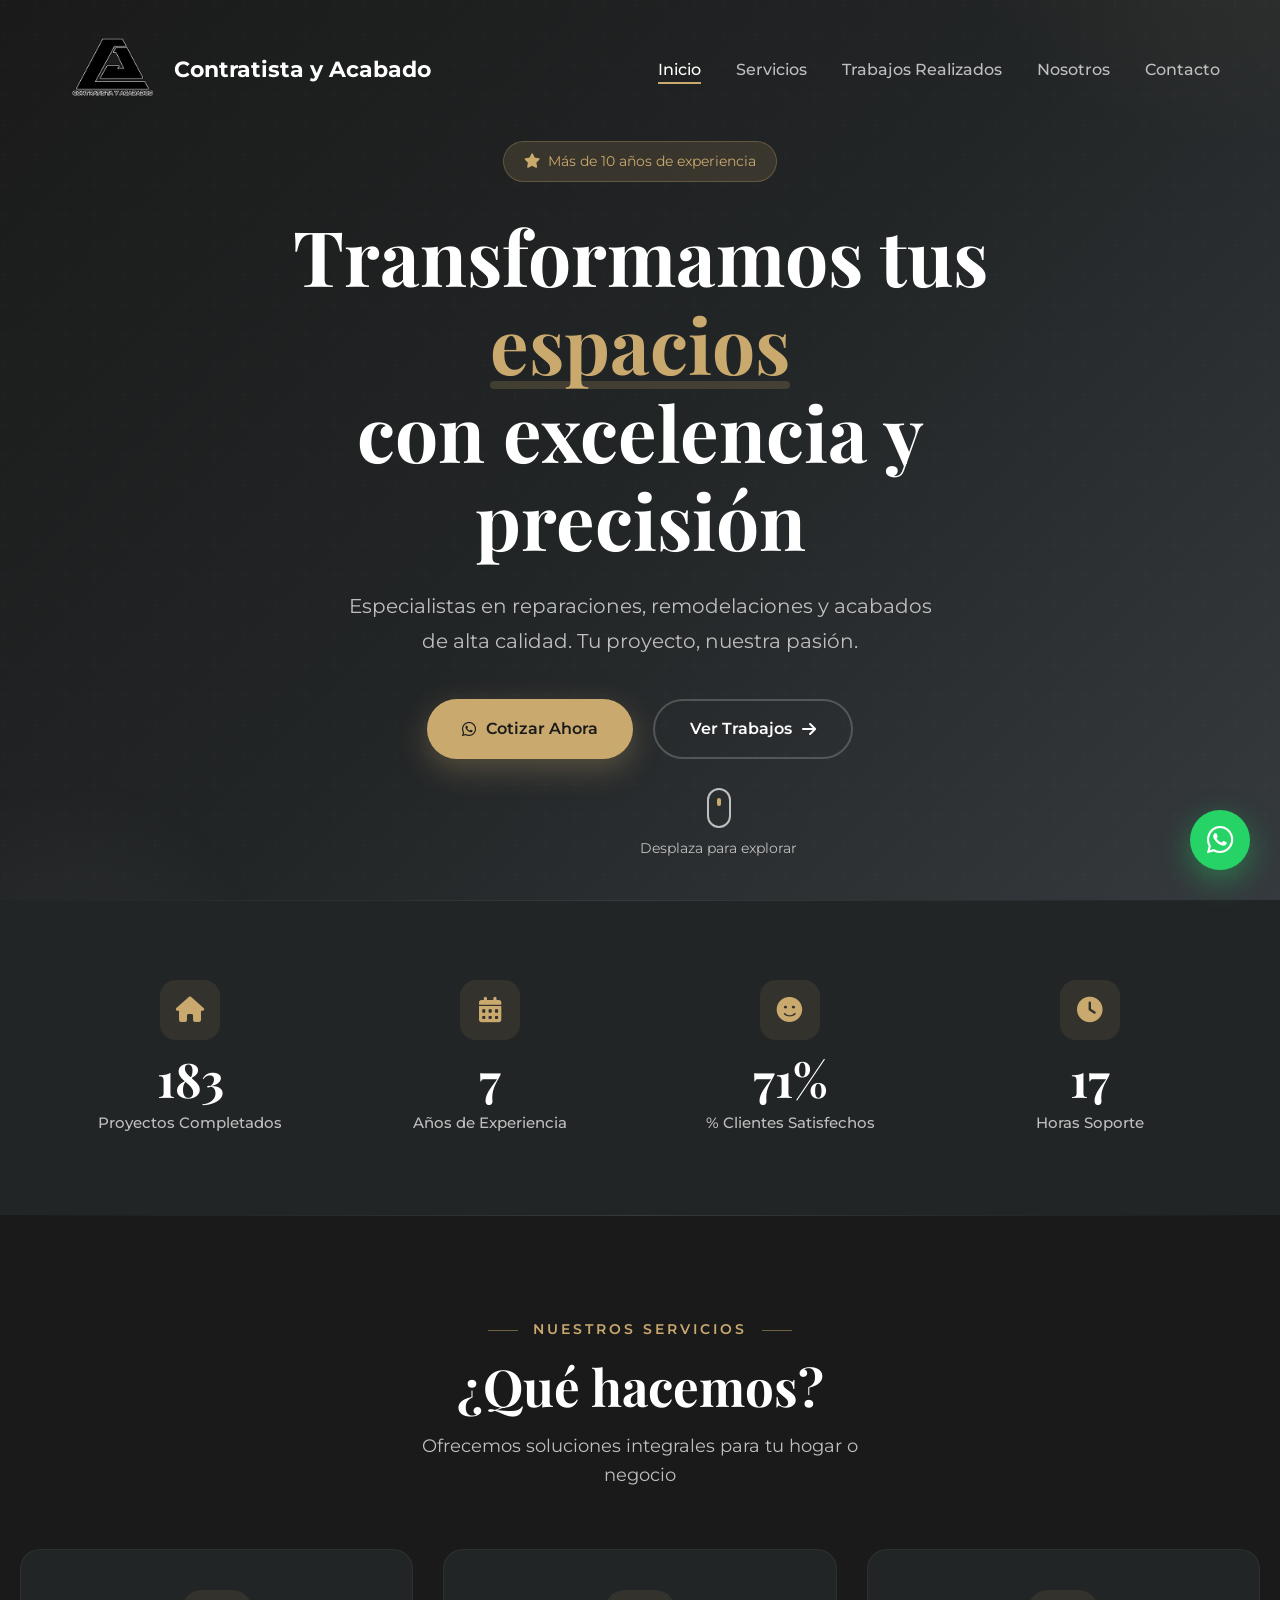
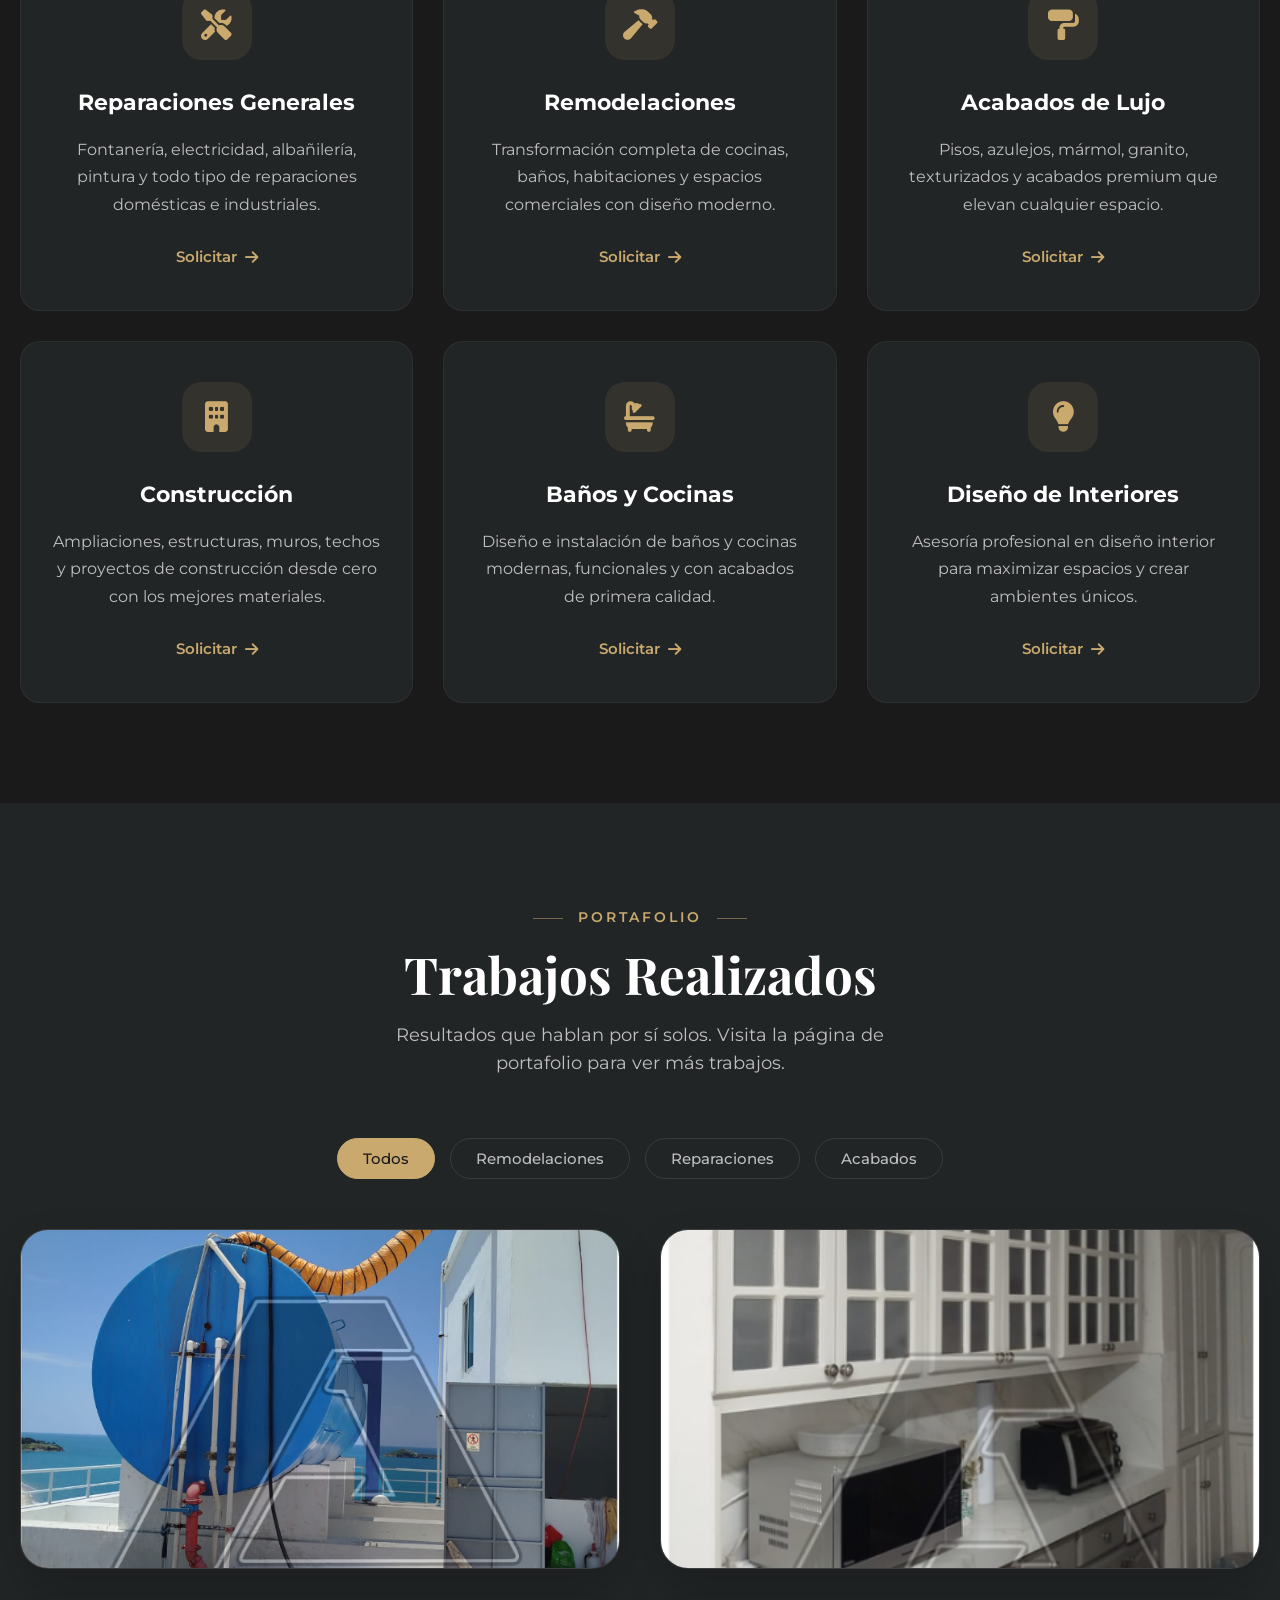
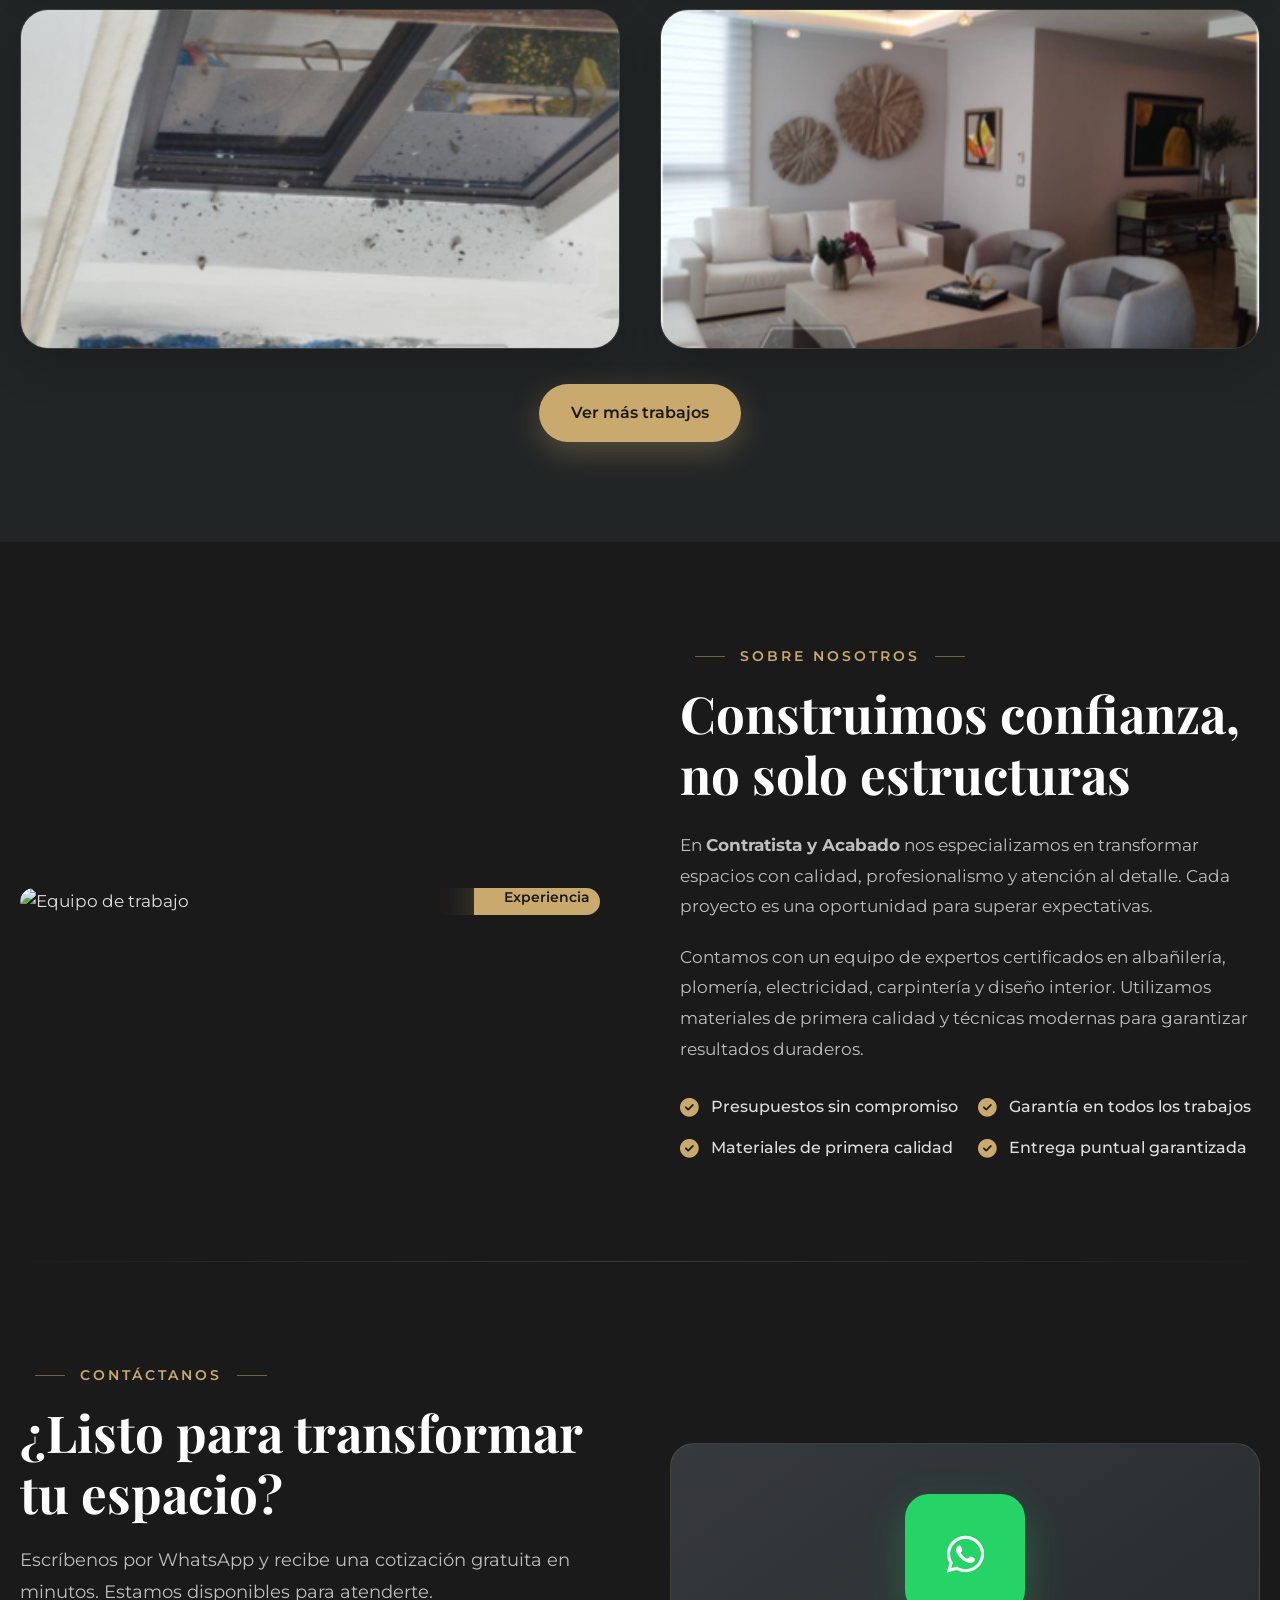
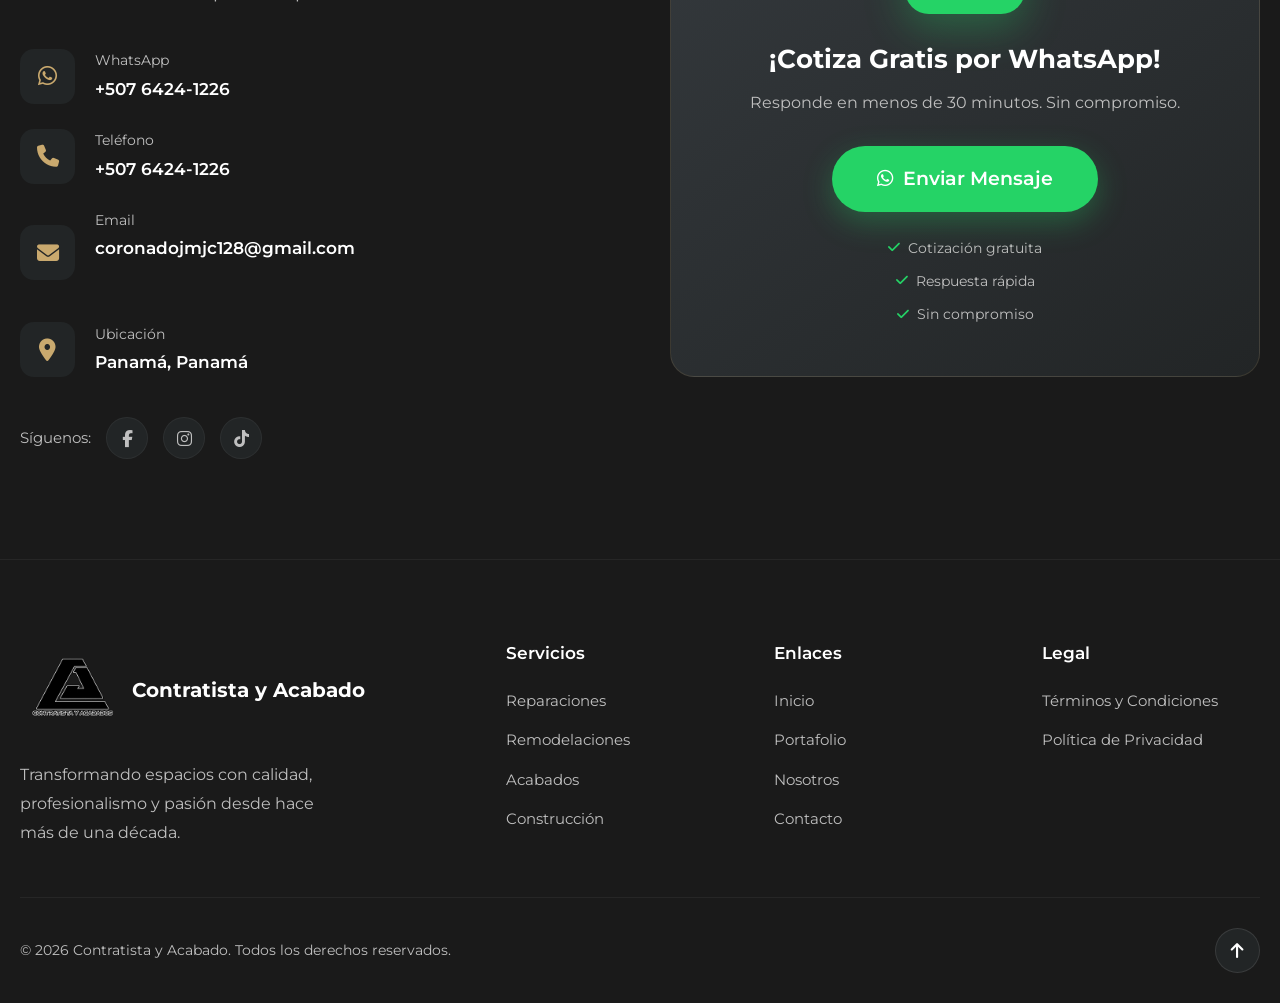
==== commit 05899468: "Update index.html" ====
--- a/index.html
+++ b/index.html
@@ -3,7 +3,7 @@
 <head>
     <meta charset="UTF-8">
     <meta name="viewport" content="width=device-width, initial-scale=1.0">
-    <title>Portafolio | Contratista y Acabado</title>
+    <title>Contratista y Acabado | Reparaciones y Remodelaciones Profesionales</title>
     <link rel="stylesheet" href="css/styles.css">
     <link rel="preconnect" href="https://fonts.googleapis.com">
     <link rel="preconnect" href="https://fonts.gstatic.com" crossorigin>
@@ -11,10 +11,14 @@
     <link rel="stylesheet" href="https://cdnjs.cloudflare.com/ajax/libs/font-awesome/6.5.1/css/all.min.css">
 </head>
 <body>
+
+    <!-- ============================================
+    NAVEGACIÓN
+    ============================================ -->
     <nav class="navbar" id="navbar">
         <div class="nav-container">
-            <a href="index.html" class="logo">
-                <i class="fas fa-hard-hat"></i>
+            <a href="#inicio" class="logo">
+                <img src="img/icon.png" alt="Contratista y Acabado" class="logo-img">
                 <span>Contratista y Acabado</span>
             </a>
             <button class="menu-toggle" id="menuToggle" aria-label="Abrir menú">
@@ -23,310 +27,440 @@
                 <span></span>
             </button>
             <ul class="nav-links" id="navLinks">
-                <li><a href="index.html#inicio" class="nav-link">Inicio</a></li>
-                <li><a href="index.html#servicios" class="nav-link">Servicios</a></li>
-                <li><a href="portfolio.html" class="nav-link active">Portafolio</a></li>
-                <li><a href="index.html#nosotros" class="nav-link">Nosotros</a></li>
-                <li><a href="index.html#contacto" class="nav-link">Contacto</a></li>
+                <li><a href="#inicio" class="nav-link active">Inicio</a></li>
+                <li><a href="#servicios" class="nav-link">Servicios</a></li>
+                <li><a href="#trabajos" class="nav-link">Trabajos Realizados</a></li>
+                <li><a href="#nosotros" class="nav-link">Nosotros</a></li>
+                <li><a href="#contacto" class="nav-link">Contacto</a></li>
             </ul>
         </div>
     </nav>
 
+    <!-- ============================================
+    HERO SECTION
+    ============================================ -->
+    <section class="hero" id="inicio">
+        <div class="hero-overlay"></div>
+        <div class="hero-content">
+            <div class="hero-badge">
+                <i class="fas fa-star"></i>
+                <span>Más de 10 años de experiencia</span>
+            </div>
+            <h1 class="hero-title">
+                Transformamos tus <span class="highlight">espacios</span><br>
+                con excelencia y precisión
+            </h1>
+            <p class="hero-subtitle">
+                Especialistas en reparaciones, remodelaciones y acabados de alta calidad.
+                Tu proyecto, nuestra pasión.
+            </p>
+            <div class="hero-buttons">
+                <a href="#contacto" class="btn btn-primary">
+                    <i class="fab fa-whatsapp"></i>
+                    Cotizar Ahora
+                </a>
+                <a href="#trabajos" class="btn btn-outline">
+                    Ver Trabajos
+                    <i class="fas fa-arrow-right"></i>
+                </a>
+            </div>
+        </div>
+        <div class="hero-scroll">
+            <div class="scroll-mouse">
+                <div class="scroll-wheel"></div>
+            </div>
+            <span>Desplaza para explorar</span>
+        </div>
+    </section>
+
+    <!-- ============================================
+    ESTADÍSTICAS
+    ============================================ -->
+    <section class="stats-section">
+        <div class="stats-container">
+            <div class="stat-item" data-count="250">
+                <div class="stat-icon"><i class="fas fa-home"></i></div>
+                <div class="stat-number">0</div>
+                <div class="stat-label">Proyectos Completados</div>
+            </div>
+            <div class="stat-item" data-count="10">
+                <div class="stat-icon"><i class="fas fa-calendar-alt"></i></div>
+                <div class="stat-number">0</div>
+                <div class="stat-label">Años de Experiencia</div>
+            </div>
+            <div class="stat-item" data-count="98">
+                <div class="stat-icon"><i class="fas fa-smile"></i></div>
+                <div class="stat-number">0</div>
+                <div class="stat-label">% Clientes Satisfechos</div>
+            </div>
+            <div class="stat-item" data-count="24">
+                <div class="stat-icon"><i class="fas fa-clock"></i></div>
+                <div class="stat-number">0</div>
+                <div class="stat-label">Horas Soporte</div>
+            </div>
+        </div>
+    </section>
+
+    <!-- ============================================
+    SERVICIOS
+    ============================================ -->
+    <section class="services" id="servicios">
+        <div class="container">
+            <div class="section-header">
+                <span class="section-tag">Nuestros Servicios</span>
+                <h2 class="section-title">¿Qué hacemos?</h2>
+                <p class="section-desc">Ofrecemos soluciones integrales para tu hogar o negocio</p>
+            </div>
+            <div class="services-grid">
+                <div class="service-card">
+                    <div class="service-icon">
+                        <i class="fas fa-tools"></i>
+                    </div>
+                    <h3>Reparaciones Generales</h3>
+                    <p>Fontanería, electricidad, albañilería, pintura y todo tipo de reparaciones domésticas e industriales.</p>
+                    <a href="#contacto" class="service-link">Solicitar <i class="fas fa-arrow-right"></i></a>
+                </div>
+                <div class="service-card">
+                    <div class="service-icon">
+                        <i class="fas fa-hammer"></i>
+                    </div>
+                    <h3>Remodelaciones</h3>
+                    <p>Transformación completa de cocinas, baños, habitaciones y espacios comerciales con diseño moderno.</p>
+                    <a href="#contacto" class="service-link">Solicitar <i class="fas fa-arrow-right"></i></a>
+                </div>
+                <div class="service-card">
+                    <div class="service-icon">
+                        <i class="fas fa-paint-roller"></i>
+                    </div>
+                    <h3>Acabados de Lujo</h3>
+                    <p>Pisos, azulejos, mármol, granito, texturizados y acabados premium que elevan cualquier espacio.</p>
+                    <a href="#contacto" class="service-link">Solicitar <i class="fas fa-arrow-right"></i></a>
+                </div>
+                <div class="service-card">
+                    <div class="service-icon">
+                        <i class="fas fa-building"></i>
+                    </div>
+                    <h3>Construcción</h3>
+                    <p>Ampliaciones, estructuras, muros, techos y proyectos de construcción desde cero con los mejores materiales.</p>
+                    <a href="#contacto" class="service-link">Solicitar <i class="fas fa-arrow-right"></i></a>
+                </div>
+                <div class="service-card">
+                    <div class="service-icon">
+                        <i class="fas fa-bath"></i>
+                    </div>
+                    <h3>Baños y Cocinas</h3>
+                    <p>Diseño e instalación de baños y cocinas modernas, funcionales y con acabados de primera calidad.</p>
+                    <a href="#contacto" class="service-link">Solicitar <i class="fas fa-arrow-right"></i></a>
+                </div>
+                <div class="service-card">
+                    <div class="service-icon">
+                        <i class="fas fa-lightbulb"></i>
+                    </div>
+                    <h3>Diseño de Interiores</h3>
+                    <p>Asesoría profesional en diseño interior para maximizar espacios y crear ambientes únicos.</p>
+                    <a href="#contacto" class="service-link">Solicitar <i class="fas fa-arrow-right"></i></a>
+                </div>
+            </div>
+        </div>
+    </section>
+
+    <!-- ============================================
+    PORTAFOLIO
+    ============================================ -->
     <section class="portfolio" id="trabajos">
         <div class="container">
             <div class="section-header">
                 <span class="section-tag">Portafolio</span>
-                <h2 class="section-title">Más trabajos realizados</h2>
-                <p class="section-desc">Aquí tienes una selección más amplia de proyectos completados en remodelaciones, reparaciones y acabados.</p>
+                <h2 class="section-title">Trabajos Realizados</h2>
+                <p class="section-desc">Resultados que hablan por sí solos. Visita la página de portafolio para ver más trabajos.</p>
+            </div>
+            <div class="portfolio-filter">
+                <button class="filter-btn active" data-filter="all">Todos</button>
+                <button class="filter-btn" data-filter="remodelacion">Remodelaciones</button>
+                <button class="filter-btn" data-filter="reparacion">Reparaciones</button>
+                <button class="filter-btn" data-filter="acabado">Acabados</button>
             </div>
             <div class="portfolio-grid">
+                <!-- ====== ITEM 1 ====== -->
+                <div class="portfolio-item" data-category="reparacion">
+                    <img src="img/Trab/1.PNG" alt="Mantenimiento de Tanque de Agua">
+                    <div class="portfolio-overlay">
+                        <div class="portfolio-info">
+                            <span class="portfolio-tag">Reparación</span>
+                            <h3>Tanque Reserva de agua</h3>
+                            <p>Mantenimeinto y restauración de tanque de reserva de agua</p>
+                            <button class="portfolio-btn" onclick="openLightbox(this)">
+                                <i class="fas fa-expand"></i> Ver Detalle
+                            </button>
+                        </div>
+                    </div>
+                </div>
+
+                <!-- ====== ITEM 2 ====== -->
+                <div class="portfolio-item" data-category="acabado">
+                    <img src="img/Trab/2.PNG" alt="Baño de Lujo">
+                    <div class="portfolio-overlay">
+                        <div class="portfolio-info">
+                            <span class="portfolio-tag">Acabados</span>
+                            <h3>Remodelacion de Cocina</h3>
+                            <p>Mármol italiano y pintura de alta calidad</p>
+                            <button class="portfolio-btn" onclick="openLightbox(this)">
+                                <i class="fas fa-expand"></i> Ver Detalle
+                            </button>
+                        </div>
+                    </div>
+                </div>
+
+                <!-- ====== ITEM 3 ====== -->
+                <div class="portfolio-item" data-category="reparacion">
+                    <img src="img/Trab/3.PNG" alt="Reparación Estructural">
+                    <div class="portfolio-overlay">
+                        <div class="portfolio-info">
+                            <span class="portfolio-tag">Reparación</span>
+                            <h3>Reparación Estructural</h3>
+                            <p>Refuerzo y reparación de estructura dañada</p>
+                            <button class="portfolio-btn" onclick="openLightbox(this)">
+                                <i class="fas fa-expand"></i> Ver Detalle
+                            </button>
+                        </div>
+                    </div>
+                </div>
+
+                <!-- ====== ITEM 4 ====== -->
                 <div class="portfolio-item" data-category="remodelacion">
-                    <img src="https://images.unsplash.com/photo-1505693416388-ac5ce068fe85?w=800&h=600&fit=crop" alt="Remodelación Exterior">
+                    <img src="img/Trab/4.PNG" alt="Sala Remodelada">
                     <div class="portfolio-overlay">
                         <div class="portfolio-info">
                             <span class="portfolio-tag">Remodelación</span>
-                            <h3>Fachada Renovada</h3>
-                            <p>Remodelación exterior con pintura y nuevos acabados.</p>
-                            <button class="portfolio-btn" onclick="openLightbox(this)"><i class="fas fa-expand"></i> Ver Detalle</button>
-                        </div>
-                    </div>
-                </div>
-                <div class="portfolio-item" data-category="acabado">
-                    <img src="https://images.unsplash.com/photo-1494526585095-c41746248156?w=800&h=600&fit=crop" alt="Acabado de lujo">
-                    <div class="portfolio-overlay">
-                        <div class="portfolio-info">
-                            <span class="portfolio-tag">Acabados</span>
-                            <h3>Acabado Moderno</h3>
-                            <p>Texturizado y detalle en yeso para sala principal.</p>
-                            <button class="portfolio-btn" onclick="openLightbox(this)"><i class="fas fa-expand"></i> Ver Detalle</button>
-                        </div>
-                    </div>
-                </div>
-                <div class="portfolio-item" data-category="reparacion">
-                    <img src="https://images.unsplash.com/photo-1533495941368-0c6c6c96b87f?w=800&h=600&fit=crop" alt="Reparación de muro">
-                    <div class="portfolio-overlay">
-                        <div class="portfolio-info">
-                            <span class="portfolio-tag">Reparación</span>
-                            <h3>Muro Reforzado</h3>
-                            <p>Reparación estructural con refuerzo de hormigón.</p>
-                            <button class="portfolio-btn" onclick="openLightbox(this)"><i class="fas fa-expand"></i> Ver Detalle</button>
-                        </div>
-                    </div>
-                </div>
-                <div class="portfolio-item" data-category="remodelacion">
-                    <img src="https://images.unsplash.com/photo-1524758631624-e2822e304c36?w=800&h=600&fit=crop" alt="Remodelación de oficina">
-                    <div class="portfolio-overlay">
-                        <div class="portfolio-info">
-                            <span class="portfolio-tag">Remodelación</span>
-                            <h3>Oficina Comercial</h3>
-                            <p>Rediseño de espacio comercial con acabado elegante.</p>
-                            <button class="portfolio-btn" onclick="openLightbox(this)"><i class="fas fa-expand"></i> Ver Detalle</button>
-                        </div>
-                    </div>
-                </div>
-                <div class="portfolio-item" data-category="acabado">
-                    <img src="https://images.unsplash.com/photo-1505693416388-ac5ce068fe85?w=800&h=600&fit=crop" alt="Instalación de pisos">
-                    <div class="portfolio-overlay">
-                        <div class="portfolio-info">
-                            <span class="portfolio-tag">Acabados</span>
-                            <h3>Piso de alto impacto</h3>
-                            <p>Instalación de piso en porcelanato con acabado premium.</p>
-                            <button class="portfolio-btn" onclick="openLightbox(this)"><i class="fas fa-expand"></i> Ver Detalle</button>
-                        </div>
-                    </div>
-                </div>
-                <div class="portfolio-item" data-category="reparacion">
-                    <img src="https://images.unsplash.com/photo-1542314831-068cd1dbfeeb?w=800&h=600&fit=crop" alt="Pintado interior">
-                    <div class="portfolio-overlay">
-                        <div class="portfolio-info">
-                            <span class="portfolio-tag">Reparación</span>
-                            <h3>Pintura Interior</h3>
-                            <p>Trabajo de pintura con acabado impecable y duradero.</p>
-                            <button class="portfolio-btn" onclick="openLightbox(this)"><i class="fas fa-expand"></i> Ver Detalle</button>
-                        </div>
-                    </div>
-                </div>
-                <div class="portfolio-item" data-category="acabado">
-                    <img src="https://images.unsplash.com/photo-1600566753190-17f0baa2a6c3?w=600&h=400&fit=crop" alt="Pisos de Mármol">
-                    <div class="portfolio-overlay">
-                        <div class="portfolio-info">
-                            <span class="portfolio-tag">Acabados</span>
-                            <h3>Pisos de Mármol</h3>
-                            <p>Instalación de pisos de mármol Carrara</p>
+                            <h3>Sala Contemporánea</h3>
+                            <p>Diseño abierto con iluminación </p>
                             <button class="portfolio-btn" onclick="openLightbox(this)">
                                 <i class="fas fa-expand"></i> Ver Detalle
                             </button>
                         </div>
                     </div>
                 </div>
-                <div class="portfolio-item" data-category="reparacion">
-                    <img src="https://images.unsplash.com/photo-1581578731548-c64695cc6952?w=600&h=400&fit=crop" alt="Pintura Profesional">
-                    <div class="portfolio-overlay">
-                        <div class="portfolio-info">
-                            <span class="portfolio-tag">Reparación</span>
-                            <h3>Pintura Profesional</h3>
-                            <p>Acabado impecable en interiores y exteriores</p>
-                            <button class="portfolio-btn" onclick="openLightbox(this)">
-                                <i class="fas fa-expand"></i> Ver Detalle
-                            </button>
-                        </div>
-                    </div>
-                </div>
-                <div class="portfolio-item" data-category="remodelacion">
-                    <img src="https://images.unsplash.com/photo-1600607687939-ce8a6c25118c?w=600&h=400&fit=crop" alt="Dormitorio Principal">
-                    <div class="portfolio-overlay">
-                        <div class="portfolio-info">
-                            <span class="portfolio-tag">Remodelación</span>
-                            <h3>Dormitorio Principal</h3>
-                            <p>Suite con vestidor y baño privado</p>
-                            <button class="portfolio-btn" onclick="openLightbox(this)">
-                                <i class="fas fa-expand"></i> Ver Detalle
-                            </button>
-                        </div>
-                    </div>
-                </div>
-                <div class="portfolio-item" data-category="acabado">
-                    <img src="https://images.unsplash.com/photo-1600566752355-35792bedcfea?w=600&h=400&fit=crop" alt="Cocina Minimalista">
-                    <div class="portfolio-overlay">
-                        <div class="portfolio-info">
-                            <span class="portfolio-tag">Acabados</span>
-                            <h3>Cocina Minimalista</h3>
-                            <p>Acabados en mate con iluminación LED</p>
-                            <button class="portfolio-btn" onclick="openLightbox(this)">
-                                <i class="fas fa-expand"></i> Ver Detalle
-                            </button>
-                        </div>
-                    </div>
-                </div>
-                <div class="portfolio-item" data-category="acabado">
-                    <img src="https://images.unsplash.com/photo-1600566753190-17f0baa2a6c3?w=600&h=400&fit=crop" alt="Pisos de Mármol">
-                    <div class="portfolio-overlay">
-                        <div class="portfolio-info">
-                            <span class="portfolio-tag">Acabados</span>
-                            <h3>Pisos de Mármol</h3>
-                            <p>Instalación de pisos de mármol Carrara</p>
-                            <button class="portfolio-btn" onclick="openLightbox(this)">
-                                <i class="fas fa-expand"></i> Ver Detalle
-                            </button>
-                        </div>
-                    </div>
-                </div>
-                <div class="portfolio-item" data-category="reparacion">
-                    <img src="https://images.unsplash.com/photo-1581578731548-c64695cc6952?w=600&h=400&fit=crop" alt="Pintura Profesional">
-                    <div class="portfolio-overlay">
-                        <div class="portfolio-info">
-                            <span class="portfolio-tag">Reparación</span>
-                            <h3>Pintura Profesional</h3>
-                            <p>Acabado impecable en interiores y exteriores</p>
-                            <button class="portfolio-btn" onclick="openLightbox(this)">
-                                <i class="fas fa-expand"></i> Ver Detalle
-                            </button>
-                        </div>
-                    </div>
-                </div>
-                <div class="portfolio-item" data-category="remodelacion">
-                    <img src="https://images.unsplash.com/photo-1600607687939-ce8a6c25118c?w=600&h=400&fit=crop" alt="Dormitorio Principal">
-                    <div class="portfolio-overlay">
-                        <div class="portfolio-info">
-                            <span class="portfolio-tag">Remodelación</span>
-                            <h3>Dormitorio Principal</h3>
-                            <p>Suite con vestidor y baño privado</p>
-                            <button class="portfolio-btn" onclick="openLightbox(this)">
-                                <i class="fas fa-expand"></i> Ver Detalle
-                            </button>
-                        </div>
-                    </div>
-                </div>
-                <div class="portfolio-item" data-category="acabado">
-                    <img src="https://images.unsplash.com/photo-1600566752355-35792bedcfea?w=600&h=400&fit=crop" alt="Cocina Minimalista">
-                    <div class="portfolio-overlay">
-                        <div class="portfolio-info">
-                            <span class="portfolio-tag">Acabados</span>
-                            <h3>Cocina Minimalista</h3>
-                            <p>Acabados en mate con iluminación LED</p>
-                            <button class="portfolio-btn" onclick="openLightbox(this)">
-                                <i class="fas fa-expand"></i> Ver Detalle
-                            </button>
-                        </div>
-                    </div>
-                </div>
-                <div class="portfolio-item" data-category="acabado">
-                    <img src="https://images.unsplash.com/photo-1600566753190-17f0baa2a6c3?w=600&h=400&fit=crop" alt="Pisos de Mármol">
-                    <div class="portfolio-overlay">
-                        <div class="portfolio-info">
-                            <span class="portfolio-tag">Acabados</span>
-                            <h3>Pisos de Mármol</h3>
-                            <p>Instalación de pisos de mármol Carrara</p>
-                            <button class="portfolio-btn" onclick="openLightbox(this)">
-                                <i class="fas fa-expand"></i> Ver Detalle
-                            </button>
-                        </div>
-                    </div>
-                </div>
-                <div class="portfolio-item" data-category="reparacion">
-                    <img src="https://images.unsplash.com/photo-1581578731548-c64695cc6952?w=600&h=400&fit=crop" alt="Pintura Profesional">
-                    <div class="portfolio-overlay">
-                        <div class="portfolio-info">
-                            <span class="portfolio-tag">Reparación</span>
-                            <h3>Pintura Profesional</h3>
-                            <p>Acabado impecable en interiores y exteriores</p>
-                            <button class="portfolio-btn" onclick="openLightbox(this)">
-                                <i class="fas fa-expand"></i> Ver Detalle
-                            </button>
-                        </div>
-                    </div>
-                </div>
-                <div class="portfolio-item" data-category="remodelacion">
-                    <img src="https://images.unsplash.com/photo-1600607687939-ce8a6c25118c?w=600&h=400&fit=crop" alt="Dormitorio Principal">
-                    <div class="portfolio-overlay">
-                        <div class="portfolio-info">
-                            <span class="portfolio-tag">Remodelación</span>
-                            <h3>Dormitorio Principal</h3>
-                            <p>Suite con vestidor y baño privado</p>
-                            <button class="portfolio-btn" onclick="openLightbox(this)">
-                                <i class="fas fa-expand"></i> Ver Detalle
-                            </button>
-                        </div>
-                    </div>
-                </div>
-                <div class="portfolio-item" data-category="acabado">
-                    <img src="https://images.unsplash.com/photo-1600566752355-35792bedcfea?w=600&h=400&fit=crop" alt="Cocina Minimalista">
-                    <div class="portfolio-overlay">
-                        <div class="portfolio-info">
-                            <span class="portfolio-tag">Acabados</span>
-                            <h3>Cocina Minimalista</h3>
-                            <p>Acabados en mate con iluminación LED</p>
-                            <button class="portfolio-btn" onclick="openLightbox(this)">
-                                <i class="fas fa-expand"></i> Ver Detalle
-                            </button>
-                        </div>
-                    </div>
-                </div>
-                <div class="portfolio-item" data-category="acabado">
-                    <img src="https://images.unsplash.com/photo-1600566753190-17f0baa2a6c3?w=600&h=400&fit=crop" alt="Pisos de Mármol">
-                    <div class="portfolio-overlay">
-                        <div class="portfolio-info">
-                            <span class="portfolio-tag">Acabados</span>
-                            <h3>Pisos de Mármol</h3>
-                            <p>Instalación de pisos de mármol Carrara</p>
-                            <button class="portfolio-btn" onclick="openLightbox(this)">
-                                <i class="fas fa-expand"></i> Ver Detalle
-                            </button>
-                        </div>
-                    </div>
-                </div>
-                <div class="portfolio-item" data-category="reparacion">
-                    <img src="https://images.unsplash.com/photo-1581578731548-c64695cc6952?w=600&h=400&fit=crop" alt="Pintura Profesional">
-                    <div class="portfolio-overlay">
-                        <div class="portfolio-info">
-                            <span class="portfolio-tag">Reparación</span>
-                            <h3>Pintura Profesional</h3>
-                            <p>Acabado impecable en interiores y exteriores</p>
-                            <button class="portfolio-btn" onclick="openLightbox(this)">
-                                <i class="fas fa-expand"></i> Ver Detalle
-                            </button>
-                        </div>
-                    </div>
-                </div>
-                <div class="portfolio-item" data-category="remodelacion">
-                    <img src="https://images.unsplash.com/photo-1600607687939-ce8a6c25118c?w=600&h=400&fit=crop" alt="Dormitorio Principal">
-                    <div class="portfolio-overlay">
-                        <div class="portfolio-info">
-                            <span class="portfolio-tag">Remodelación</span>
-                            <h3>Dormitorio Principal</h3>
-                            <p>Suite con vestidor y baño privado</p>
-                            <button class="portfolio-btn" onclick="openLightbox(this)">
-                                <i class="fas fa-expand"></i> Ver Detalle
-                            </button>
-                        </div>
-                    </div>
-                </div>
-                <div class="portfolio-item" data-category="acabado">
-                    <img src="https://images.unsplash.com/photo-1600566752355-35792bedcfea?w=600&h=400&fit=crop" alt="Cocina Minimalista">
-                    <div class="portfolio-overlay">
-                        <div class="portfolio-info">
-                            <span class="portfolio-tag">Acabados</span>
-                            <h3>Cocina Minimalista</h3>
-                            <p>Acabados en mate con iluminación LED</p>
-                            <button class="portfolio-btn" onclick="openLightbox(this)">
-                                <i class="fas fa-expand"></i> Ver Detalle
-                            </button>
-                        </div>
-                    </div>
-                </div>
             </div>
             <div class="portfolio-more">
-                <a href="index.html#trabajos" class="btn btn-outline">Volver</a>
-            </div>
-        </div>
-    </section>
-
+                <a href="portfolio.html" class="btn btn-primary">Ver más trabajos</a>
+            </div>
+        </div>
+    </section>
+
+    <!-- ============================================
+    NOSOTROS
+    ============================================ -->
+    <section class="about" id="nosotros">
+        <div class="container">
+            <div class="about-grid">
+                <div class="about-image">
+                    <div class="about-img-wrapper">
+                        <img src="https://images.unsplash.com/photo-1504307651254-35680f356dfd?w=600&h=700&fit=crop" alt="Equipo de trabajo">
+                        <div class="about-experience">
+                            <span class="exp-number">10+</span>
+                            <span class="exp-text">Años de<br>Experiencia</span>
+                        </div>
+                    </div>
+                </div>
+                <div class="about-content">
+                    <span class="section-tag">Sobre Nosotros</span>
+                    <h2 class="section-title">Construimos confianza,<br>no solo estructuras</h2>
+                    <p class="about-text">
+                        En <strong>Contratista y Acabado</strong> nos especializamos en transformar espacios con 
+                        calidad, profesionalismo y atención al detalle. Cada proyecto es una oportunidad 
+                        para superar expectativas.
+                    </p>
+                    <p class="about-text">
+                        Contamos con un equipo de expertos certificados en albañilería, plomería, 
+                        electricidad, carpintería y diseño interior. Utilizamos materiales de primera 
+                        calidad y técnicas modernas para garantizar resultados duraderos.
+                    </p>
+                    <div class="about-features">
+                        <div class="feature">
+                            <i class="fas fa-check-circle"></i>
+                            <span>Presupuestos sin compromiso</span>
+                        </div>
+                        <div class="feature">
+                            <i class="fas fa-check-circle"></i>
+                            <span>Garantía en todos los trabajos</span>
+                        </div>
+                        <div class="feature">
+                            <i class="fas fa-check-circle"></i>
+                            <span>Materiales de primera calidad</span>
+                        </div>
+                        <div class="feature">
+                            <i class="fas fa-check-circle"></i>
+                            <span>Entrega puntual garantizada</span>
+                        </div>
+                    </div>
+                </div>
+            </div>
+        </div>
+    </section>
+
+    
+    <!-- ============================================
+    CONTACTO / WHATSAPP
+    ============================================ -->
+    <section class="contact" id="contacto">
+        <div class="container">
+            <div class="contact-wrapper">
+                <div class="contact-info">
+                    <span class="section-tag">Contáctanos</span>
+                    <h2 class="section-title">¿Listo para transformar<br>tu espacio?</h2>
+                    <p class="contact-desc">
+                        Escríbenos por WhatsApp y recibe una cotización gratuita en minutos. 
+                        Estamos disponibles para atenderte.
+                    </p>
+                    
+                    <div class="contact-details">
+                        <!-- WhatsApp -->
+                        <div class="contact-item">
+                            <div class="contact-icon">
+                                <i class="fab fa-whatsapp"></i>
+                            </div>
+                            <div class="contact-text">
+                                <span>WhatsApp</span>
+                                <a href="https://wa.me/50764241226?text=Hola%2C%20estoy%20interesado%20en%20un%20presupuesto%20para%20mi%20proyecto" target="_blank">+507 6424-1226</a>
+                            </div>
+                        </div>
+                        <!-- Teléfono -->
+                        <div class="contact-item">
+                            <div class="contact-icon">
+                                <i class="fas fa-phone"></i>
+                            </div>
+                            <div class="contact-text">
+                                <span>Teléfono</span>
+                                <a href="tel:+50761951432">+507 6424-1226</a>
+                            </div>
+                        </div>
+                        <!-- Email (con copia al portapapeles) -->
+                        <div class="contact-item">
+                            <div class="contact-icon">
+                                <i class="fas fa-envelope"></i>
+                            </div>
+                            <div class="contact-text">
+                                <span>Email</span>
+                                <span class="email-copy" onclick="copiarCorreo()">
+                                    coronadojmjc128@gmail.com
+                                </span>
+                                <span class="copy-tooltip">Copiar</span>
+                            </div>
+                        </div>
+                        <!-- Ubicación -->
+                        <div class="contact-item">
+                            <div class="contact-icon">
+                                <i class="fas fa-map-marker-alt"></i>
+                            </div>
+                            <div class="contact-text">
+                                <span>Ubicación</span>
+                                <span>Panamá, Panamá</span>
+                            </div>
+                        </div>
+                    </div>
+
+                    <div class="contact-social">
+                        <span>Síguenos:</span>
+                        <a href="#" aria-label="Facebook"><i class="fab fa-facebook-f"></i></a>
+                        <a href="#" aria-label="Instagram"><i class="fab fa-instagram"></i></a>
+                        <a href="#" aria-label="TikTok"><i class="fab fa-tiktok"></i></a>
+                    </div>
+                </div>
+
+                <div class="contact-cta">
+                    <div class="cta-card">
+                        <div class="cta-icon">
+                            <i class="fab fa-whatsapp"></i>
+                        </div>
+                        <h3>¡Cotiza Gratis por WhatsApp!</h3>
+                        <p>Responde en menos de 30 minutos. Sin compromiso.</p>
+                        <a href="https://wa.me/50764241226?text=Hola%2C%20estoy%20interesado%20en%20un%20presupuesto%20para%20mi%20proyecto" 
+                           target="_blank" 
+                           class="btn btn-whatsapp">
+                            <i class="fab fa-whatsapp"></i>
+                            Enviar Mensaje
+                        </a>
+                        <div class="cta-features">
+                            <span><i class="fas fa-check"></i> Cotización gratuita</span>
+                            <span><i class="fas fa-check"></i> Respuesta rápida</span>
+                            <span><i class="fas fa-check"></i> Sin compromiso</span>
+                        </div>
+                    </div>
+                </div>
+            </div>
+        </div>
+    </section>
+
+    <!-- ============================================
+    FOOTER
+    ============================================ -->
+    <footer class="footer">
+        <div class="container">
+            <div class="footer-grid">
+                <div class="footer-brand">
+                     <a href="#inicio" class="footer-logo">
+                    <img src="img/icon.png" alt="Contratista y Acabado" class="logo-img">
+                        <span>Contratista y Acabado</span>
+                    </a>
+                    <p>Transformando espacios con calidad, profesionalismo y pasión desde hace más de una década.</p>
+                </div>
+                <div class="footer-links">
+                    <h4>Servicios</h4>
+                    <ul>
+                        <li><a href="#servicios">Reparaciones</a></li>
+                        <li><a href="#servicios">Remodelaciones</a></li>
+                        <li><a href="#servicios">Acabados</a></li>
+                        <li><a href="#servicios">Construcción</a></li>
+                    </ul>
+                </div>
+                <div class="footer-links">
+                    <h4>Enlaces</h4>
+                    <ul>
+                        <li><a href="#inicio">Inicio</a></li>
+                        <li><a href="#trabajos">Portafolio</a></li>
+                        <li><a href="#nosotros">Nosotros</a></li>
+                        <li><a href="#contacto">Contacto</a></li>
+                    </ul>
+                </div>
+                <div class="footer-links">
+                    <h4>Legal</h4>
+                    <ul>
+                        <li><a href="#">Términos y Condiciones</a></li>
+                        <li><a href="#">Política de Privacidad</a></li>
+                    </ul>
+                </div>
+            </div>
+            <div class="footer-bottom">
+                <p>&copy; 2026 Contratista y Acabado. Todos los derechos reservados.</p>
+                <a href="#inicio" class="back-to-top" aria-label="Volver arriba">
+                    <i class="fas fa-arrow-up"></i>
+                </a>
+            </div>
+        </div>
+    </footer>
+
+    <!-- ============================================
+    LIGHTBOX
+    ============================================ -->
     <div class="lightbox" id="lightbox">
-        <button class="lightbox-close" onclick="closeLightbox()"><i class="fas fa-times"></i></button>
+        <button class="lightbox-close" onclick="closeLightbox()">
+            <i class="fas fa-times"></i>
+        </button>
         <img src="" alt="Imagen ampliada" id="lightboxImg">
         <div class="lightbox-caption" id="lightboxCaption"></div>
     </div>
 
+    <!-- ============================================
+    WHATSAPP FLOTANTE
+    ============================================ -->
+    <a href="https://wa.me/50764241226?text=Hola%2C%20estoy%20interesado%20en%20un%20presupuesto%20para%20mi%20proyecto" 
+       target="_blank" 
+       class="whatsapp-float" 
+       aria-label="Contactar por WhatsApp">
+        <i class="fab fa-whatsapp"></i>
+        <span class="whatsapp-tooltip">¡Escríbenos!</span>
+    </a>
+
     <script src="js/script.js"></script>
 </body>
 </html>
--- a/css/styles.css
+++ b/css/styles.css
@@ -78,7 +78,7 @@
 .logo {
     display: flex;
     align-items: center;
-    gap: 12px;
+    gap: 210px;
     text-decoration: none;
     color: var(--white);
     font-weight: 700;
@@ -1134,8 +1134,8 @@
 }
 
 .logo-img {
-    width: 42px;
-    height: 42px;
+    width: 100px;
+    height: 100px;
     object-fit: contain;
     border-radius: 10px;
 }
@@ -1252,8 +1252,8 @@
 }
 
 .cta-icon {
-    width: 90px;
-    height: 90px;
+    width: 120px;
+    height: 120px;
     background: var(--whatsapp);
     border-radius: 24px;
     display: flex;
@@ -1840,8 +1840,8 @@
     opacity: 1;
 }
 .footer-logo-img {
-    width: 35px;
-    height: 35px;
+    width: 65px;
+    height: 65px;
     object-fit: contain;
     border-radius: 8px;
 }
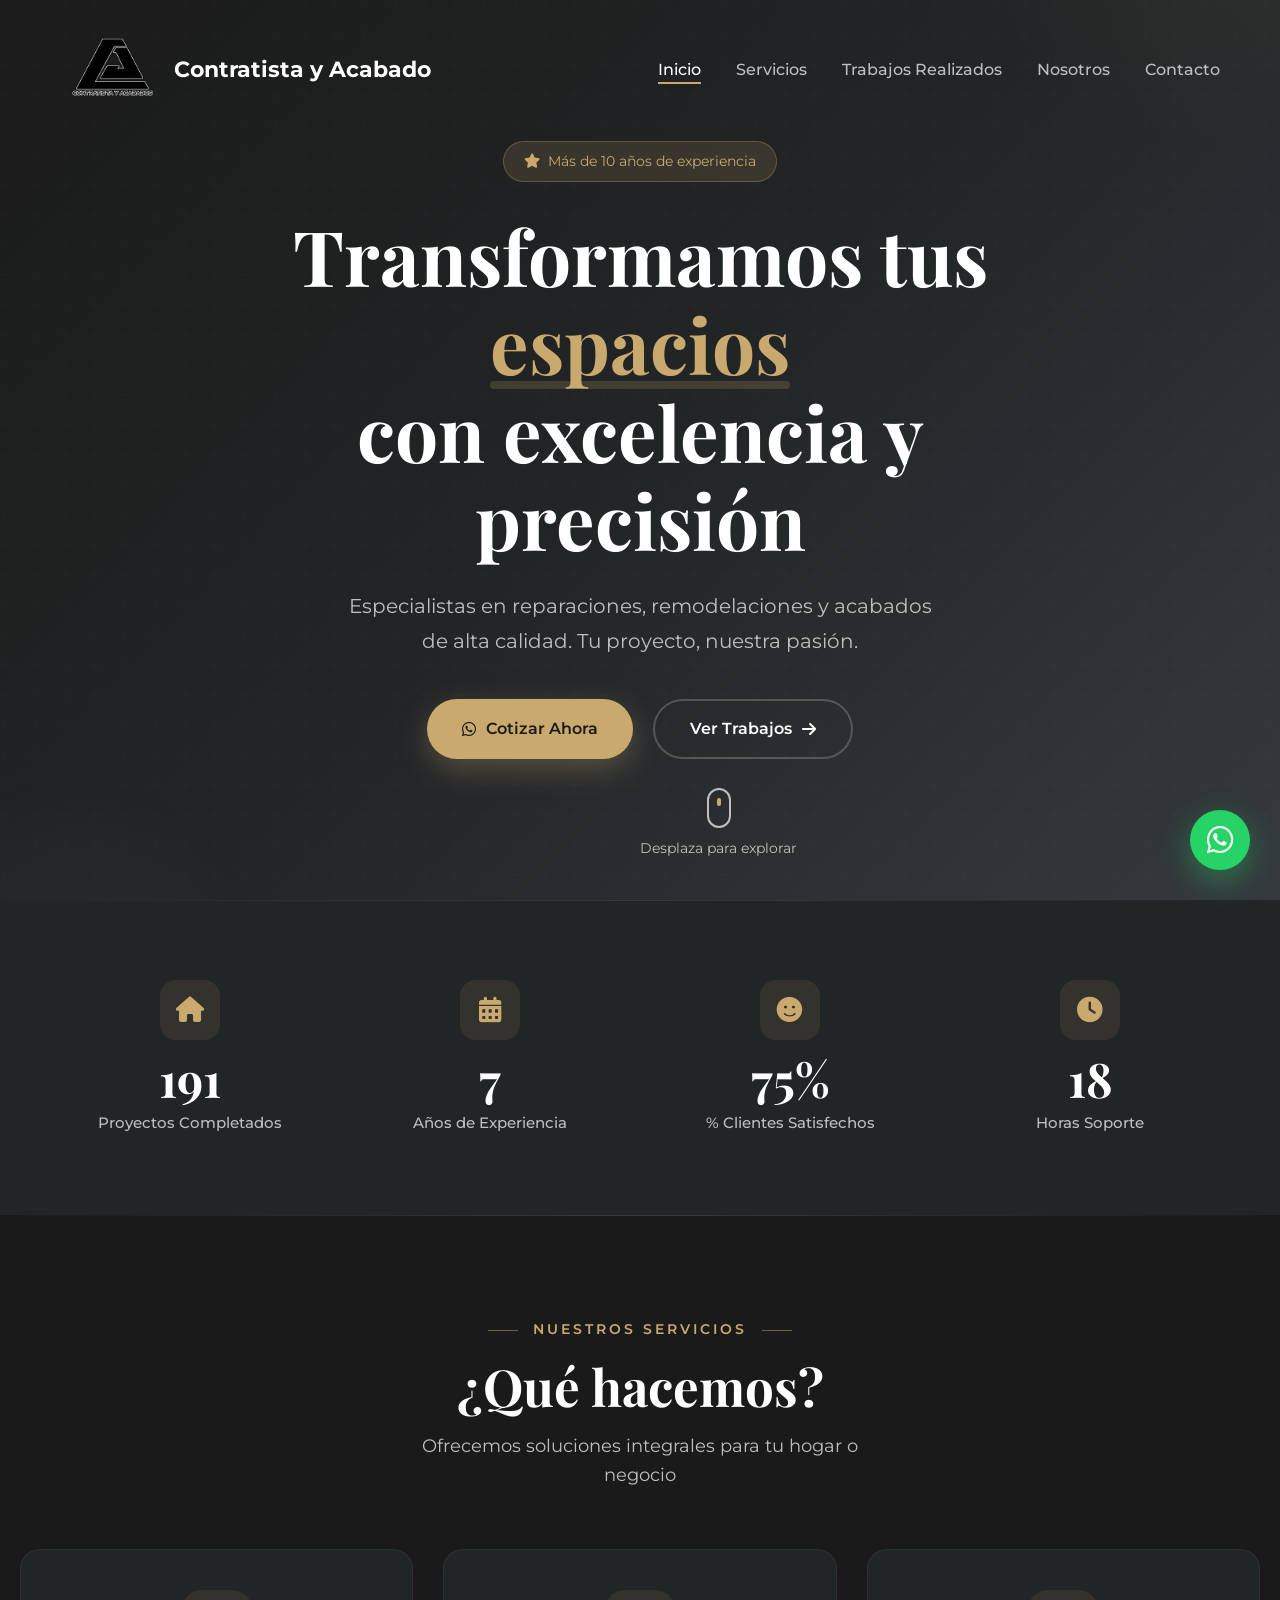
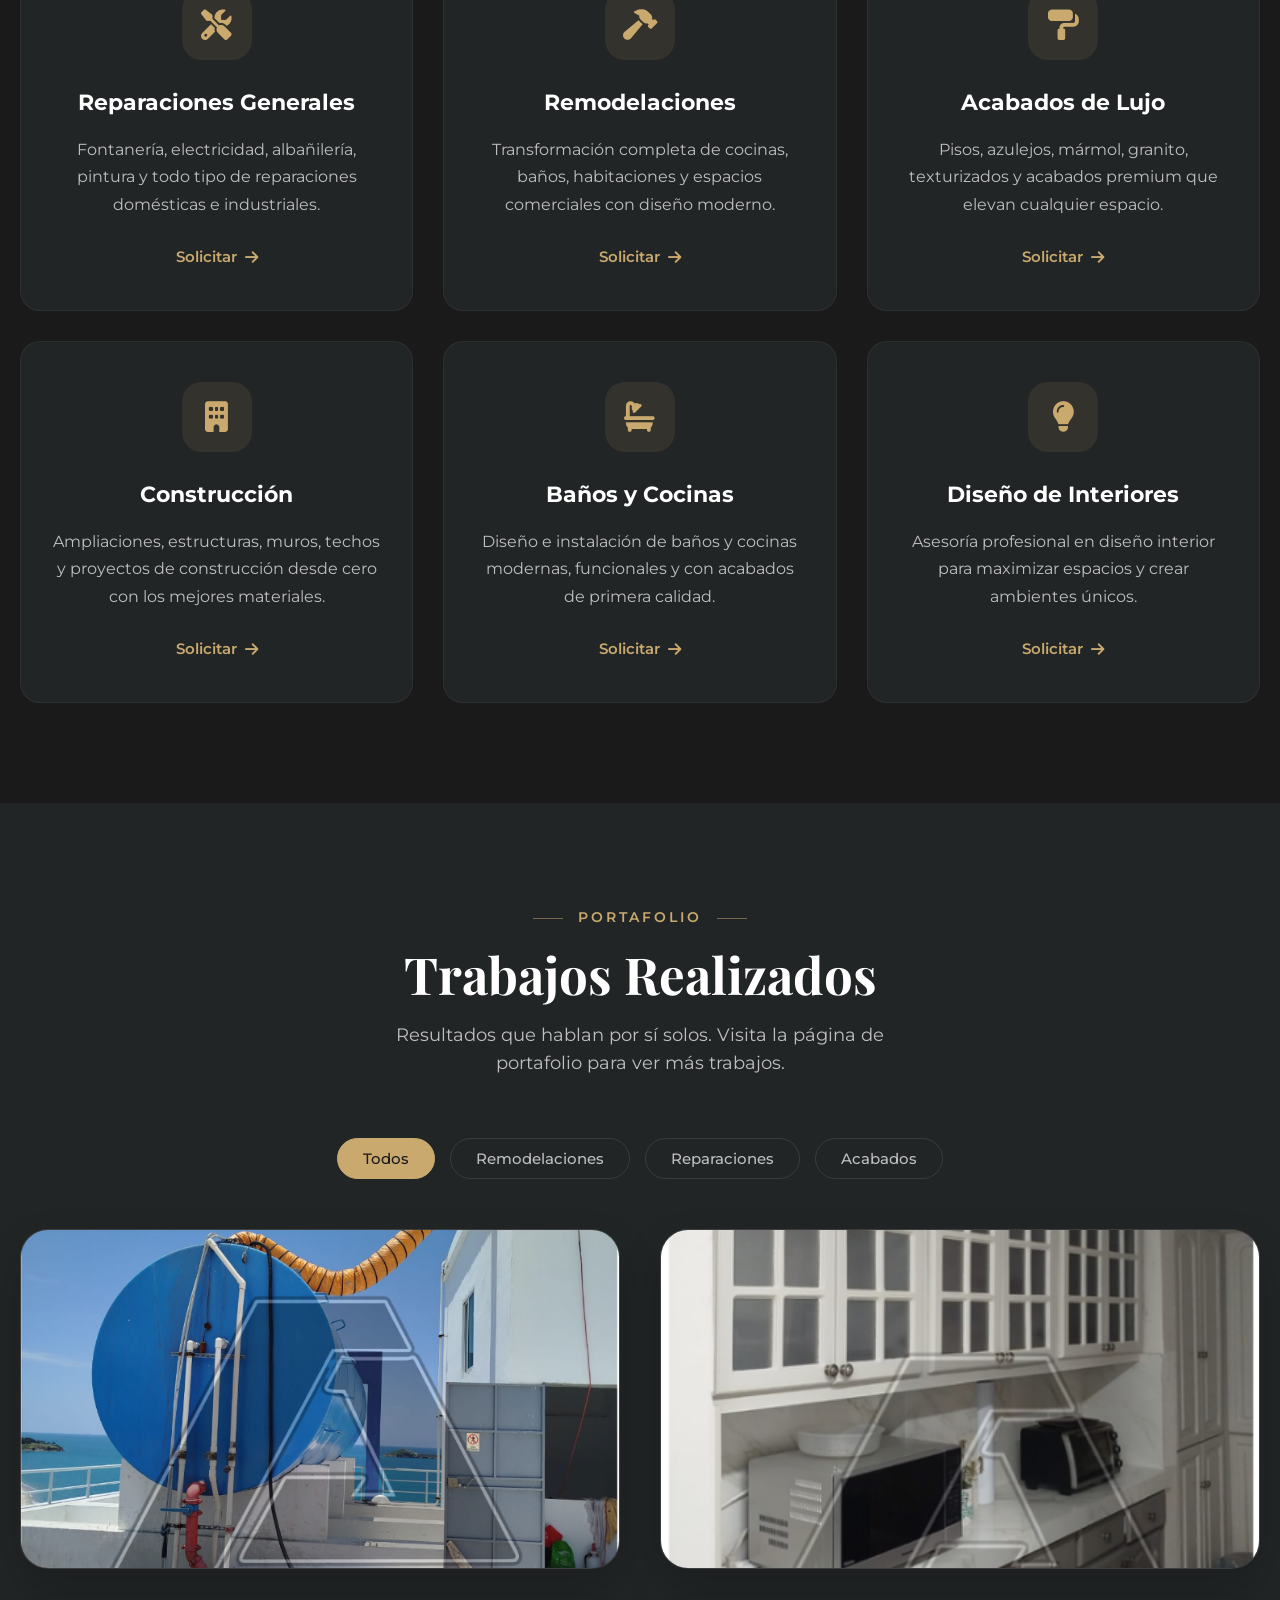
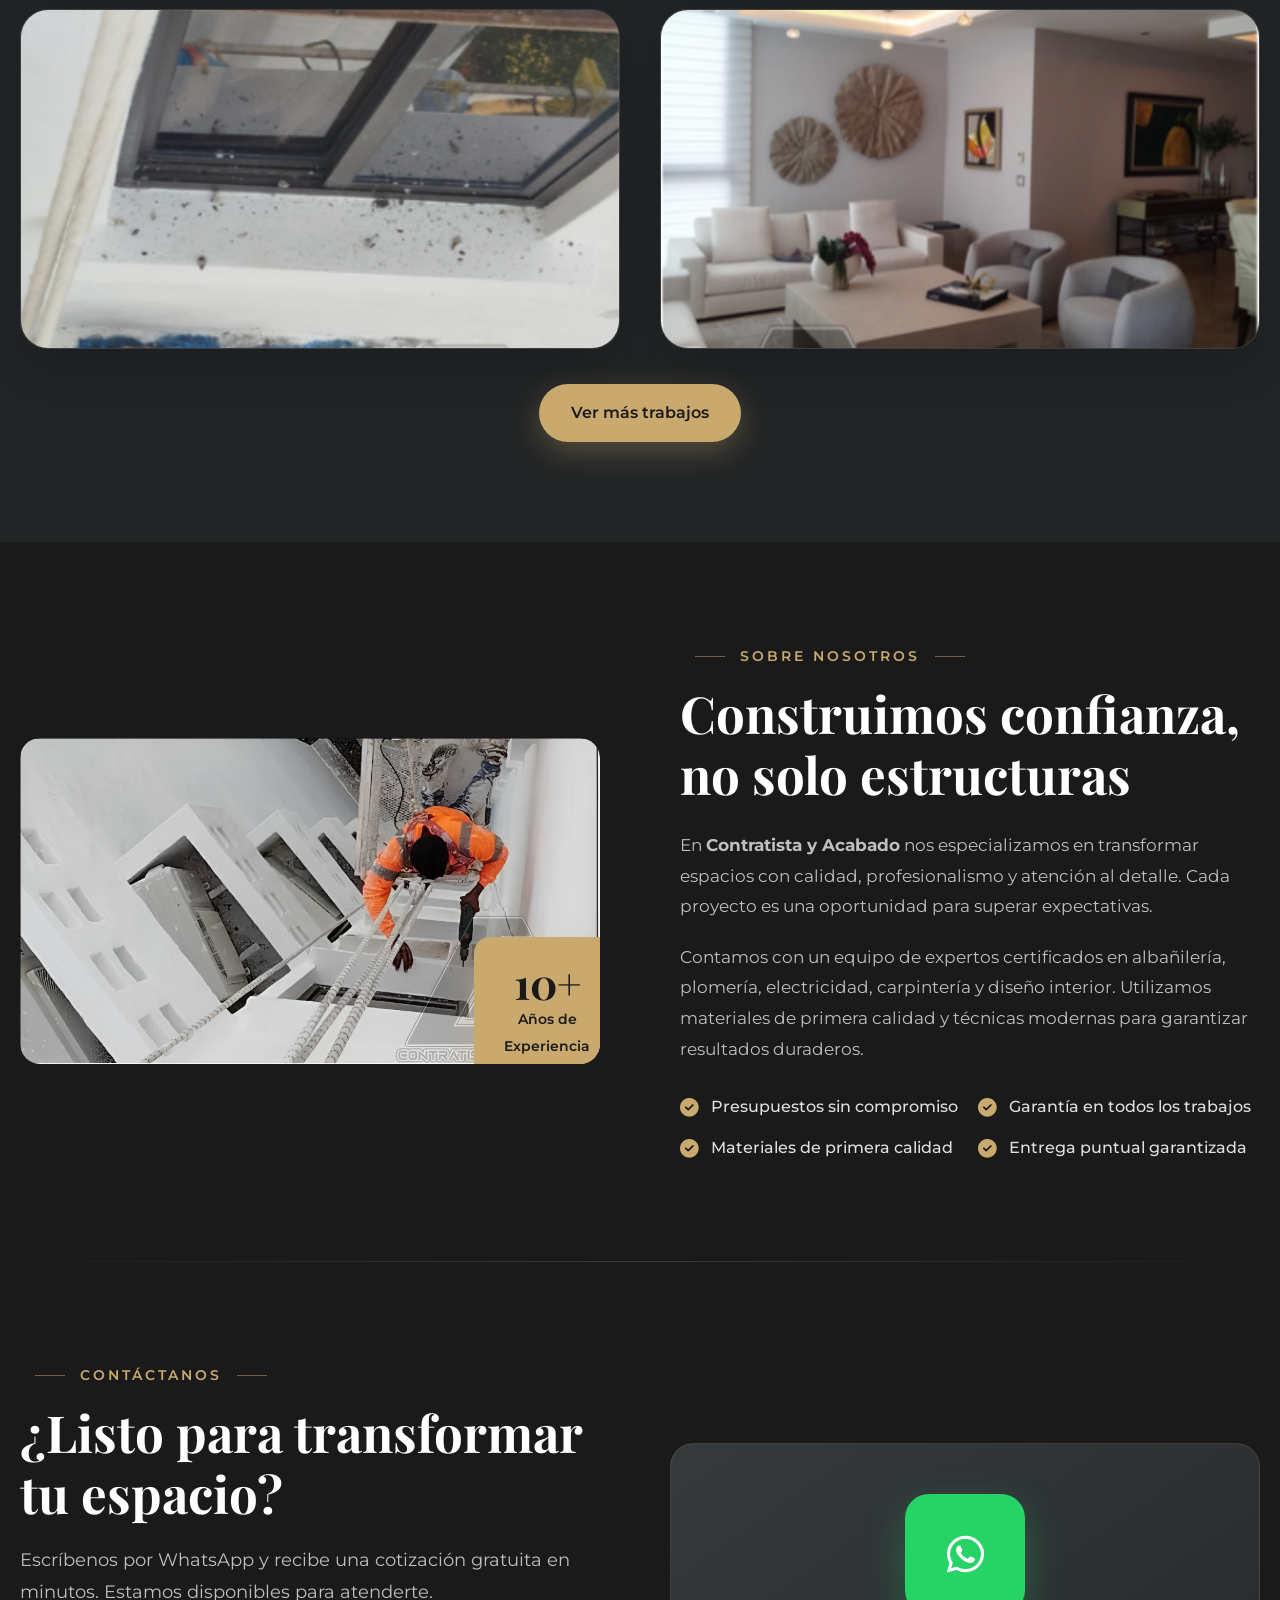
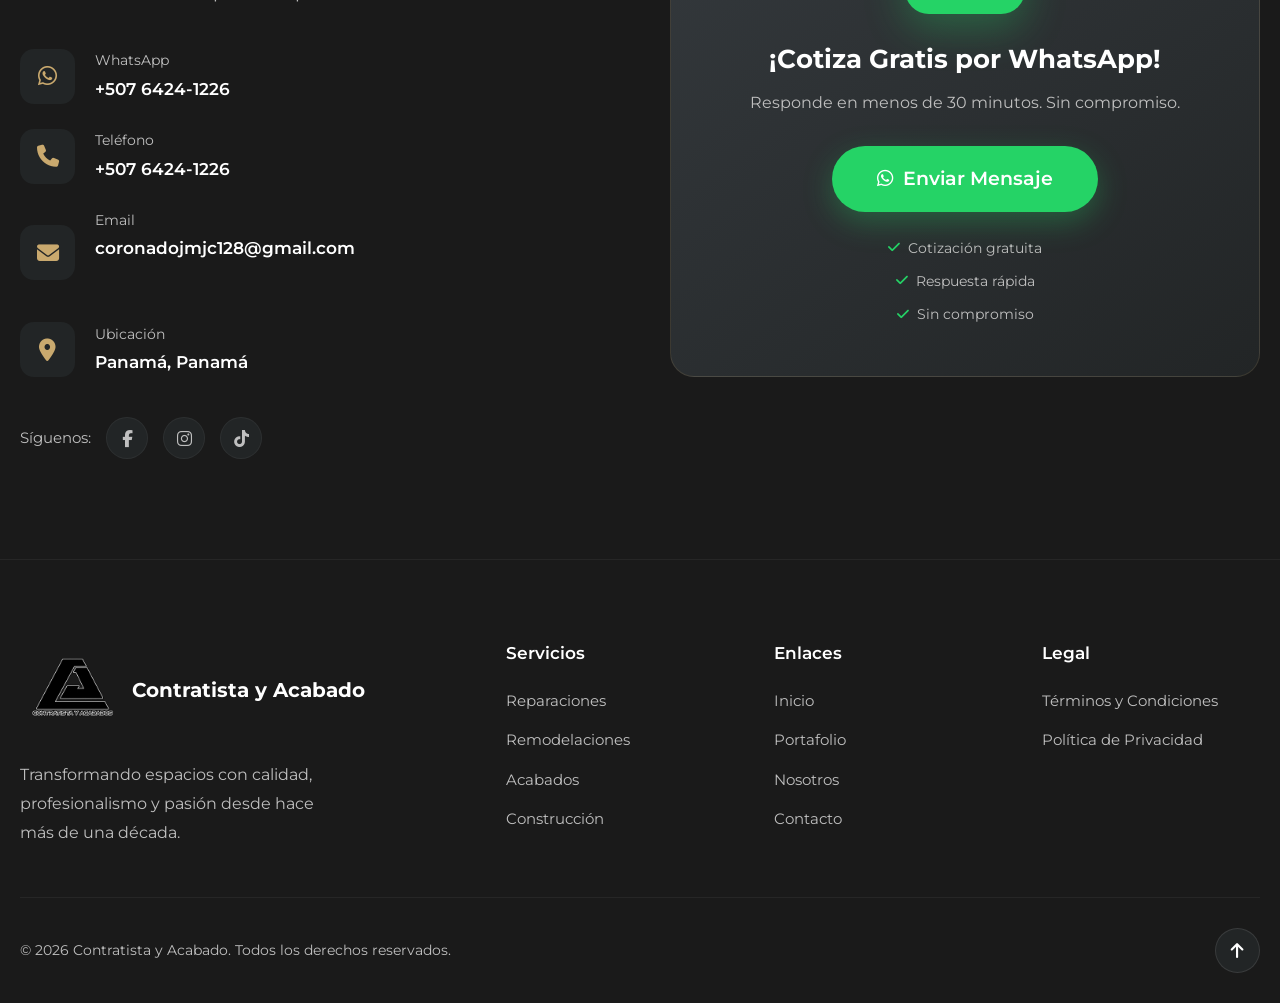
==== commit 15afa1d3: "Replace image source with local file" ====
--- a/index.html
+++ b/index.html
@@ -242,7 +242,7 @@
                 </div>
             </div>
             <div class="portfolio-more">
-                <a href="portfolio.html" class="btn btn-primary">Ver más trabajos</a>
+                <a href="main/portfolio.html" class="btn btn-primary">Ver más trabajos</a>
             </div>
         </div>
     </section>
@@ -255,7 +255,7 @@
             <div class="about-grid">
                 <div class="about-image">
                     <div class="about-img-wrapper">
-                        <img src="https://images.unsplash.com/photo-1504307651254-35680f356dfd?w=600&h=700&fit=crop" alt="Equipo de trabajo">
+                        <img src="img/Trab/5.png" alt="Equipo de trabajo">
                         <div class="about-experience">
                             <span class="exp-number">10+</span>
                             <span class="exp-text">Años de<br>Experiencia</span>
